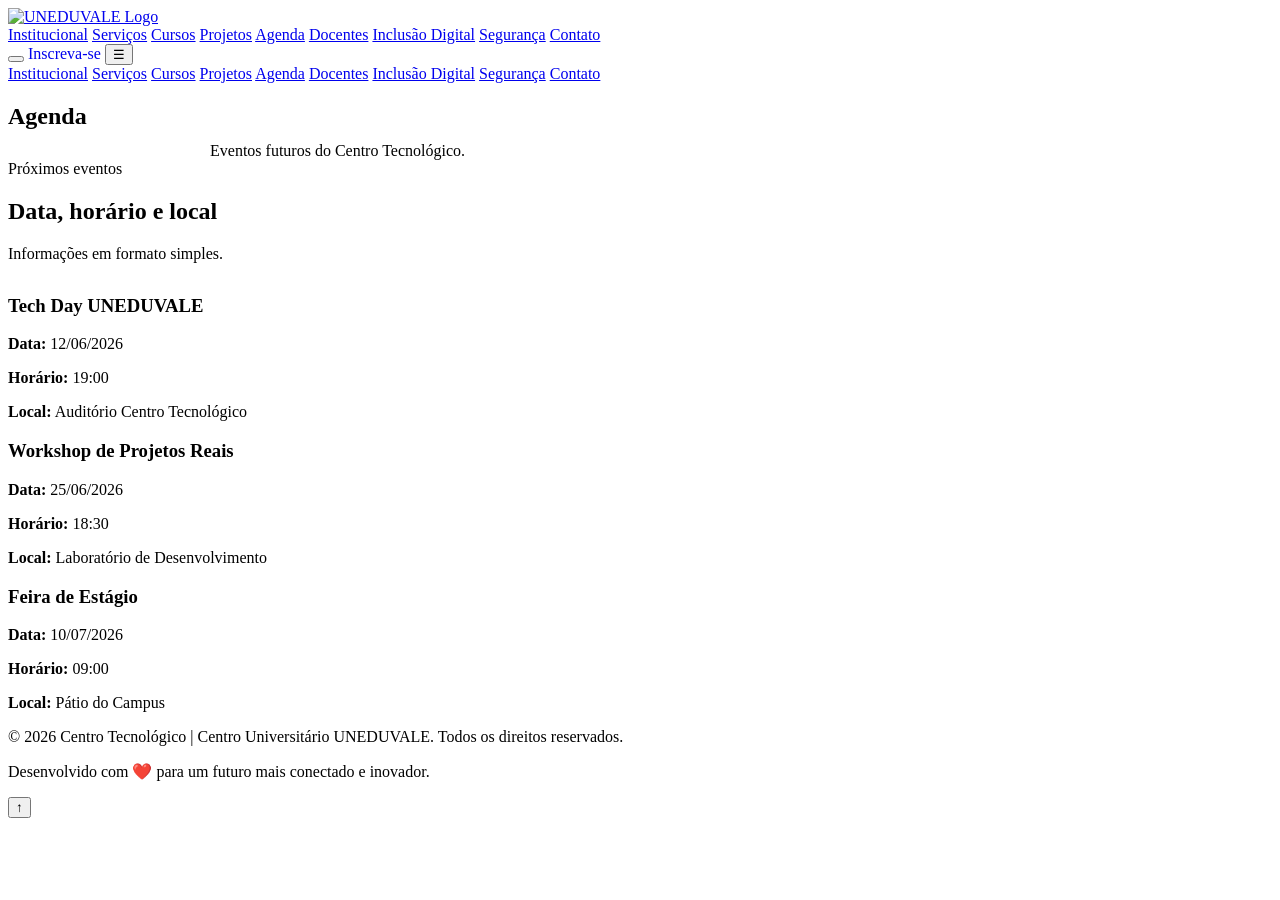
==== agenda.html @ 52beda4b "Add files via upload" ====
<!DOCTYPE html>
<html lang="pt-BR">
<head>
  <meta charset="UTF-8" />
  <meta name="viewport" content="width=device-width, initial-scale=1.0" />
  <title>Agenda | Centro Tecnológico UNEDUVALE</title>
  <link rel="preconnect" href="https://fonts.googleapis.com" />
  <link rel="preconnect" href="https://fonts.gstatic.com" crossorigin />
  <link href="https://fonts.googleapis.com/css2?family=Montserrat:wght@200;300;400;500;600;700;800;900&family=Outfit:wght@300;400;500;600;700;800;900&family=Raleway:wght@300;400;500;600;700;800&display=swap" rel="stylesheet" />
  <link rel="stylesheet" href="../css/styles.css" />
</head>
<body>
  <div id="readingProgress" class="reading-progress"></div>
  <div class="floating-blobs" aria-hidden="true">
    <div class="blob blob-1"></div>
    <div class="blob blob-2"></div>
    <div class="blob blob-3"></div>
  </div>
  <div id="cursorSpotlight" class="cursor-spotlight" aria-hidden="true"></div>

  <header class="topbar" id="topbar">
    <div class="container header-flex">
      <a href="home.html" class="brand" aria-label="Centro Tecnológico UNEDUVALE">
        <img src="../assets/Logo-Centro-Tecnológico-Eduvale-site-300x104.png" alt="UNEDUVALE Logo" class="brand-logo" />
      </a>
      <nav class="main-nav" id="mainNav">
        <a href="home.html#sobre">Institucional</a>
        <a href="home.html#solucoes">Serviços</a>
        <a href="cursos.html">Cursos</a>
        <a href="projetos.html">Projetos</a>
        <a href="agenda.html">Agenda</a>
        <a href="docentes.html">Docentes</a>
        <a href="inclusao.html">Inclusão Digital</a>
        <a href="seguranca.html">Segurança</a>
        <a href="contato.html">Contato</a>
      </nav>
      <div class="header-actions">
        <button id="darkModeBtn" class="dark-mode-btn" aria-label="Alternar tema">
          <span class="dark-mode-thumb"></span>
        </button>
        <a class="btn btn-cta" href="vestibular.html" style="text-decoration:none;">Inscreva-se</a>
        <button id="burgerBtn" class="burger-btn" aria-label="Abrir menu">☰</button>
      </div>
    </div>
  </header>

  <div class="app-container">
    <aside class="sidebar closed" id="sidebar">
      <nav class="sidebar-nav">
        <a href="home.html#sobre" class="sidebar-link">Institucional</a>
        <a href="home.html#solucoes" class="sidebar-link">Serviços</a>
        <a href="cursos.html" class="sidebar-link">Cursos</a>
        <a href="projetos.html" class="sidebar-link">Projetos</a>
        <a href="agenda.html" class="sidebar-link">Agenda</a>
        <a href="docentes.html" class="sidebar-link">Docentes</a>
        <a href="inclusao.html" class="sidebar-link">Inclusão Digital</a>
        <a href="seguranca.html" class="sidebar-link">Segurança</a>
        <a href="contato.html" class="sidebar-link">Contato</a>
      </nav>
    </aside>
    <div id="sidebarOverlay" class="sidebar-overlay"></div>

    <main class="main-content">
      <section class="section hero-section" id="hero">
        <div class="container hero-content">
          <h1 style="margin-bottom:0.75rem;">Agenda</h1>
          <p class="hero-subtitle" style="max-width: 860px; margin:0 auto;">Eventos futuros do Centro Tecnológico.</p>
        </div>
      </section>

      <section class="section glass-card">
        <div class="container">
          <div class="section-heading">
            <span class="section-label">Próximos eventos</span>
            <h2>Data, horário e local</h2>
            <p class="subtitle">Informações em formato simples.</p>
          </div>

          <div class="info-grid" style="margin-top:2rem;">
            <article>
              <h3>Tech Day UNEDUVALE</h3>
              <p><strong>Data:</strong> 12/06/2026</p>
              <p><strong>Horário:</strong> 19:00</p>
              <p><strong>Local:</strong> Auditório Centro Tecnológico</p>
            </article>
            <article>
              <h3>Workshop de Projetos Reais</h3>
              <p><strong>Data:</strong> 25/06/2026</p>
              <p><strong>Horário:</strong> 18:30</p>
              <p><strong>Local:</strong> Laboratório de Desenvolvimento</p>
            </article>
            <article>
              <h3>Feira de Estágio</h3>
              <p><strong>Data:</strong> 10/07/2026</p>
              <p><strong>Horário:</strong> 09:00</p>
              <p><strong>Local:</strong> Pátio do Campus</p>
            </article>
          </div>
        </div>
      </section>
    </main>
  </div>

  <footer class="footer">
    <div class="container footer-grid">
      <p>&copy; 2026 Centro Tecnológico | Centro Universitário UNEDUVALE. Todos os direitos reservados.</p>
      <p>Desenvolvido com ❤️ para um futuro mais conectado e inovador.</p>
    </div>
  </footer>

  <button id="backToTopBtn" class="back-to-top-btn" aria-label="Voltar ao topo">↑</button>
  <div id="toastContainer" class="toast-container"></div>

  <script src="https://cdn.jsdelivr.net/npm/chart.js"></script>
  <script src="../javascript/app.js"></script>
</body>
</html>
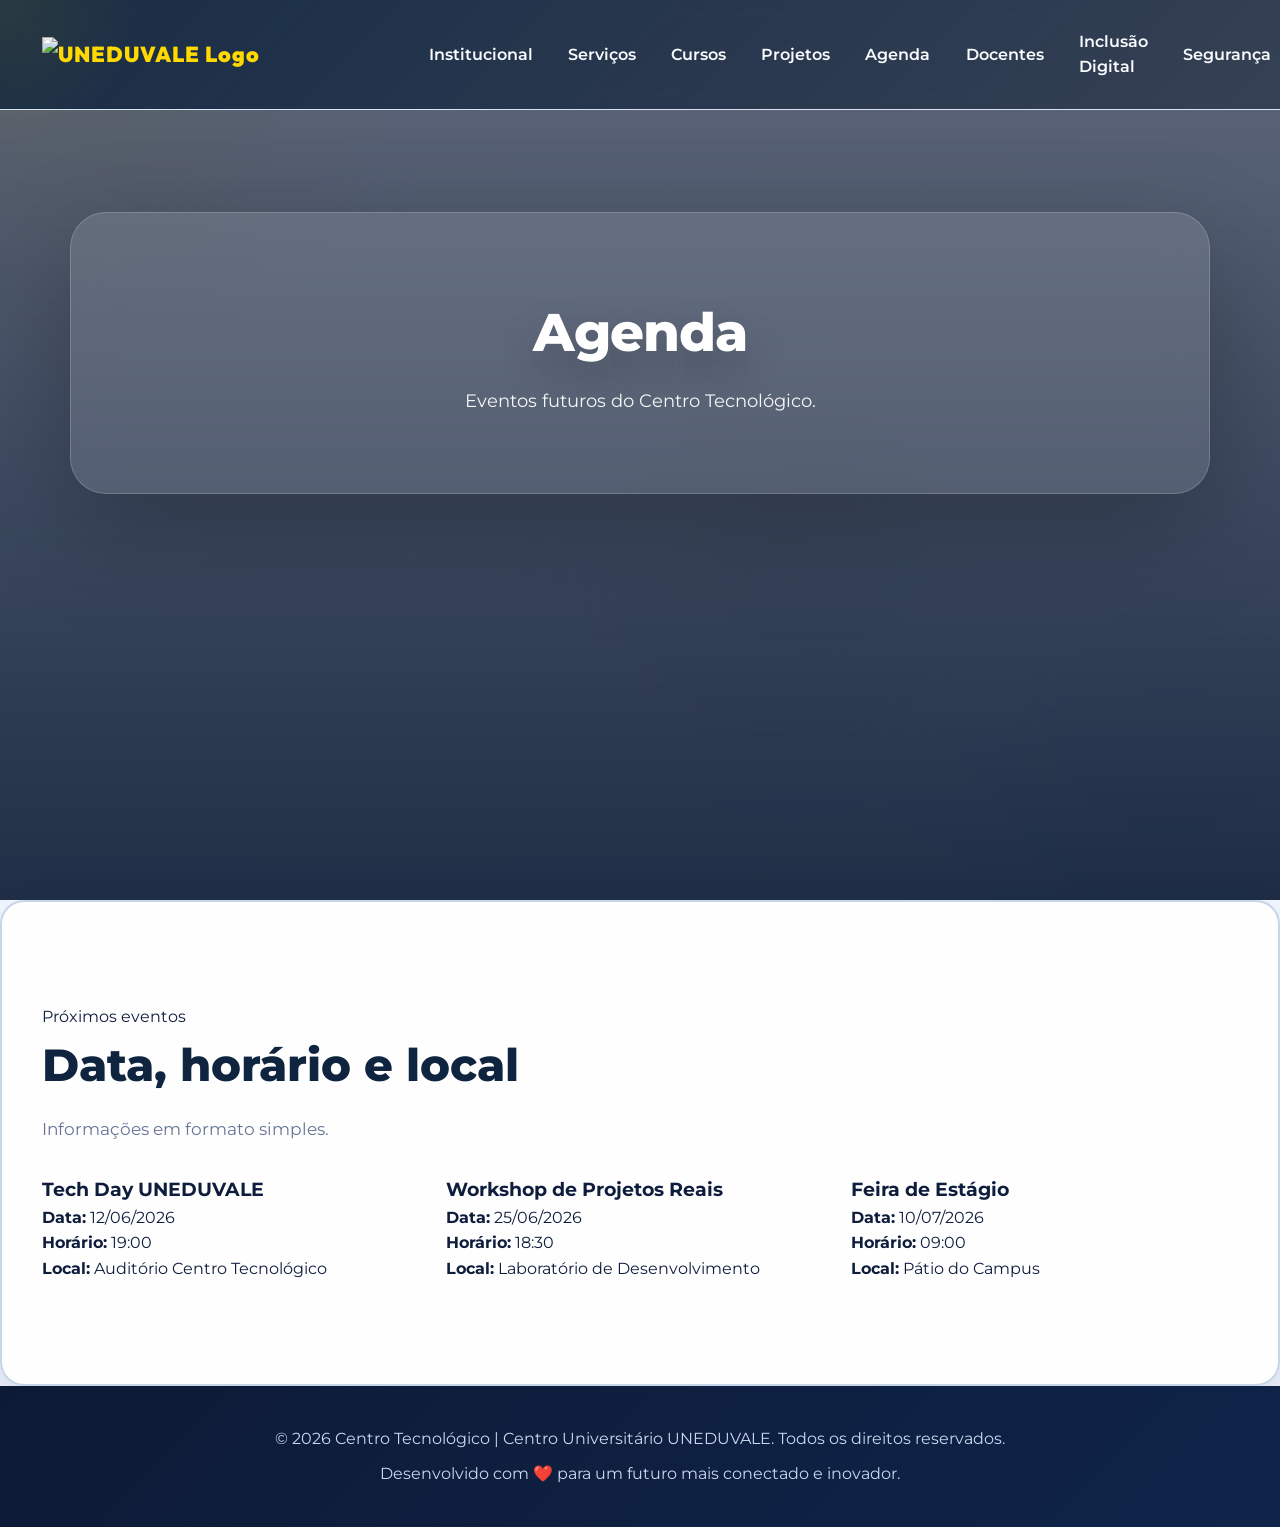
==== commit c286f3d3: "Corrige caminhos de imagens (assets) para GitHub Pages" ====
--- a/agenda.html
+++ b/agenda.html
@@ -7,7 +7,7 @@
   <link rel="preconnect" href="https://fonts.googleapis.com" />
   <link rel="preconnect" href="https://fonts.gstatic.com" crossorigin />
   <link href="https://fonts.googleapis.com/css2?family=Montserrat:wght@200;300;400;500;600;700;800;900&family=Outfit:wght@300;400;500;600;700;800;900&family=Raleway:wght@300;400;500;600;700;800&display=swap" rel="stylesheet" />
-  <link rel="stylesheet" href="../css/styles.css" />
+  <link rel="stylesheet" href="styles.css" />
 </head>
 <body>
   <div id="readingProgress" class="reading-progress"></div>
@@ -21,7 +21,7 @@
   <header class="topbar" id="topbar">
     <div class="container header-flex">
       <a href="home.html" class="brand" aria-label="Centro Tecnológico UNEDUVALE">
-        <img src="../assets/Logo-Centro-Tecnológico-Eduvale-site-300x104.png" alt="UNEDUVALE Logo" class="brand-logo" />
+        <img src="assets/Logo-Centro-Tecnológico-Eduvale-site-300x104.png" alt="UNEDUVALE Logo" class="brand-logo" />
       </a>
       <nav class="main-nav" id="mainNav">
         <a href="home.html#sobre">Institucional</a>
@@ -112,7 +112,7 @@
   <div id="toastContainer" class="toast-container"></div>
 
   <script src="https://cdn.jsdelivr.net/npm/chart.js"></script>
-  <script src="../javascript/app.js"></script>
+  <script src="app.js"></script>
 </body>
 </html>
 
--- a/styles.css
+++ b/styles.css
@@ -0,0 +1,3531 @@
+:root {
+  --primary: #0f243f;
+  --secondary: #ffd900;
+  --accent: #2657a4;
+  --bg: #f2f7ff;
+  --surface: #ffffff;
+  --text: #0f1d3d;
+  --muted: #667594;
+  --border: #d8e3f3;
+  --shadow: rgba(15, 36, 63, 0.25);
+}
+
+html {
+  scroll-behavior: smooth;
+  scroll-padding-top: 110px;
+}
+
+body.dark-mode {
+  --primary: #071330;
+  --secondary: #e8ec11;
+  --accent: #2253a8;
+  --bg: #0c1629;
+  --surface: #122242;
+  --text: #eef2ff;
+  --muted: #a6b9e0;
+  --border: #273b65;
+  --shadow: rgba(0, 0, 0, 0.35);
+}
+
+* {
+  margin: 0;
+  padding: 0;
+  box-sizing: border-box;
+}
+
+body {
+  font-family: 'Montserrat', sans-serif;
+  color: var(--text);
+  background: var(--bg);
+  transition: background 0.8s ease, color 0.8s ease, border-color 0.8s ease, box-shadow 0.8s ease;
+  line-height: 1.6;
+  margin: 0;
+  padding: 0;
+  overflow-x: hidden;
+}
+
+.app-container {
+  display: flex;
+  min-height: 100vh;
+}
+
+.sidebar {
+  display: none;
+  width: 260px;
+  background: rgba(255,255,255,0.96);
+  border-right: 1px solid rgba(15,36,63,0.08);
+  padding: 130px 1rem 1rem;
+  position: fixed;
+  top: 0;
+  left: 0;
+  height: 100vh;
+  overflow-y: auto;
+  box-shadow: 6px 0 30px rgba(15, 36, 63, 0.08);
+  backdrop-filter: blur(10px);
+}
+
+.sidebar-nav {
+  display: flex;
+  display: flex;
+  flex-direction: column;
+  gap: 0.5rem;
+}
+
+.sidebar-link {
+  color: var(--text);
+  text-decoration: none;
+  padding: 0.75rem;
+  border-radius: 10px;
+  transition: all 0.28s ease;
+}
+
+.sidebar-link:hover {
+  background: linear-gradient(135deg, rgba(39, 97, 180, 0.98), rgba(8, 29, 54, 0.98));
+  color: #fff;
+  transform: translateX(4px);
+}
+
+.sidebar-link.active,
+.sidebar-link:focus {
+  background: linear-gradient(135deg, rgba(255, 217, 0, 0.95), rgba(255, 190, 20, 0.95));
+  color: #0f243f;
+}
+
+.main-content {
+  flex: 1;
+  margin-left: 0;
+  padding-top: 110px;
+  position: relative;
+
+  /* evita que o conteúdo fique “cortado” em telas pequenas */
+  min-height: 100vh;
+}
+
+
+.intro-screen {
+  position: fixed;
+  top: 0;
+  left: 0;
+  width: 100%;
+  height: 100%;
+  overflow: hidden;
+  background: linear-gradient(135deg, rgba(15, 36, 63, 0.88), rgba(38, 87, 164, 0.92));
+  z-index: 9999;
+  display: flex;
+  align-items: center;
+  justify-content: center;
+  color: #fff;
+  text-align: center;
+  transition: opacity 0.4s ease, visibility 0.4s ease;
+}
+
+.intro-screen.hidden {
+  opacity: 0;
+  visibility: hidden;
+  pointer-events: none;
+}
+
+.sidebar-overlay {
+  position: fixed;
+  inset: 0;
+  background: rgba(9, 18, 43, 0.55);
+  opacity: 0;
+  visibility: hidden;
+  transition: opacity 0.25s ease, visibility 0.25s ease;
+  z-index: 240;
+}
+
+.sidebar-overlay.open {
+  opacity: 1;
+  visibility: visible;
+}
+
+.sidebar {
+  width: 260px;
+  background: rgba(255,255,255,0.96);
+  border-right: 1px solid rgba(15,36,63,0.08);
+  padding: 130px 1rem 1rem;
+  position: fixed;
+  top: 0;
+  left: 0;
+  height: 100vh;
+  overflow-y: auto;
+  box-shadow: 6px 0 30px rgba(15, 36, 63, 0.08);
+  backdrop-filter: blur(10px);
+  transition: transform 0.32s ease;
+}
+
+.sidebar.closed {
+  transform: translateX(-100%);
+}
+
+.sidebar.open {
+  transform: translateX(0);
+}
+
+@media (max-width: 900px) {
+  .sidebar {
+    display: block;
+    width: 280px;
+    padding: 130px 1rem 1rem;
+    transform: translateX(-100%);
+  }
+
+  .main-content {
+    flex: 1;
+    margin-left: 0;
+    padding-top: 90px;
+    position: relative;
+  }
+
+  .topbar {
+    padding: 0.8rem 0;
+  }
+
+  .sidebar-overlay {
+    z-index: 245;
+  }
+
+  .burger-btn {
+    display: inline-flex;
+  }
+
+  .main-nav {
+    display: none;
+  }
+}
+
+.intro-screen::before {
+  content: '';
+  position: absolute;
+  inset: 0;
+  background: radial-gradient(circle at center, rgba(255,255,255,0.12), transparent 55%);
+  opacity: 0.16;
+  filter: blur(8px);
+  transform: scale(1.05);
+}
+
+.intro-content {
+  position: relative;
+  z-index: 1;
+  background: rgba(0, 0, 0, 0.65);
+  padding: 2rem;
+  border-radius: 18px;
+  max-width: 620px;
+  backdrop-filter: blur(4px);
+  border: 1px solid rgba(255,255,255,0.18);
+}
+
+#typingText {
+  font-size: 1.2rem;
+  margin: 1rem 0;
+  min-height: 3rem;
+}
+
+.login-options, .login-buttons {
+  display: flex;
+  gap: 1rem;
+  margin: 1rem 0;
+  flex-wrap: wrap;
+}
+
+.btn-google {
+  background: #db4437;
+  color: #fff;
+}
+
+.btn-facebook {
+  background: #4267b2;
+  color: #fff;
+}
+
+body.dark-mode .topbar {
+  background: rgba(7, 19, 43, 0.98);
+}
+
+body.dark-mode .sidebar {
+  background: rgba(10, 20, 42, 0.96);
+  border-color: rgba(255,255,255,0.1);
+}
+
+body.dark-mode .auth-form input,
+body.dark-mode .auth-form textarea {
+  background: #0c1b37;
+  color: var(--text);
+  border-color: rgba(255,255,255,0.12);
+}
+
+body.dark-mode .summary-card,
+body.dark-mode .status-card,
+body.dark-mode .dashboard-card {
+  background: rgba(18, 28, 58, 0.95);
+}
+
+body.dark-mode .hero-content {
+  background: rgba(6, 16, 34, 0.68);
+}
+
+body.dark-mode .btn-secondary {
+  background: rgba(255, 255, 255, 0.12);
+  color: #eef2ff;
+  border: 1px solid rgba(255,255,255,0.18);
+}
+
+body.dark-mode a {
+  color: #a5c7ff;
+}
+
+body.dark-mode .glass-card,
+body.dark-mode .summary-card,
+body.dark-mode .status-card,
+body.dark-mode .dashboard-card,
+body.dark-mode .login-info-content,
+body.dark-mode .login-panel,
+body.dark-mode .hero-content {
+  color: #eef2ff;
+}
+
+body.dark-mode .login-badge {
+  background: rgba(255, 217, 0, 0.14);
+  color: #fff;
+}
+
+body.dark-mode .feature-list li::before {
+  color: var(--secondary);
+}
+
+body.dark-mode .contact-card,
+body.dark-mode .form-card {
+  background: rgba(18, 28, 58, 0.95);
+}
+
+a {
+  color: var(--accent);
+  text-decoration: none;
+}
+a:hover {
+  color: var(--secondary);
+}
+
+.container {
+  width: min(1350px, 96vw);
+  margin-inline: auto;
+  padding-inline: 1rem;
+}
+
+.topbar {
+  position: fixed;
+  top: 0;
+  left: 0;
+  width: 100%;
+  z-index: 200;
+  padding: 1rem 0;
+  background: linear-gradient(135deg, rgba(15, 36, 63, 0.96), rgba(11, 24, 46, 0.82));
+  backdrop-filter: blur(10px);
+  border-bottom: 1px solid var(--border);
+}
+
+.header-flex {
+  display: flex;
+  align-items: center;
+  justify-content: space-between;
+  gap: 1rem;
+}
+
+.brand {
+  display: inline-flex;
+  align-items: center;
+  gap: 0.7rem;
+  color: var(--secondary);
+  font-weight: 900;
+  font-family: 'Outfit', sans-serif;
+  letter-spacing: 1px;
+  font-size: 1.35rem;
+  cursor: pointer;
+}
+
+.brand-logo {
+  width: clamp(200px, 30vw, 360px);
+  max-width: 100%;
+  height: auto;
+  border-radius: 0;
+  border: none;
+  background: transparent;
+  padding: 0;
+  object-fit: contain;
+  transition: transform 0.25s ease;
+}
+
+
+
+.brand-logo:hover {
+  transform: scale(1.05);
+}
+
+.brand-name {
+  display: none;
+}
+
+.brand:hover {
+  color: var(--secondary);
+}
+
+.main-nav {
+  display: flex;
+  align-items: center;
+  gap: 0.8rem;
+}
+
+.main-nav a {
+  color: #f9fbff;
+  font-weight: 600;
+  padding: 0.5rem 0.7rem;
+  border-radius: 999px;
+  transition: all 0.3s ease;
+}
+
+.main-nav a:hover {
+  background: rgba(255, 215, 0, 0.2);
+  color: var(--secondary);
+}
+
+.header-actions {
+  display: flex;
+  align-items: center;
+  gap: 0.75rem;
+}
+
+.btn {
+  font-family: 'Outfit', sans-serif;
+  border: none;
+  border-radius: 999px;
+  padding: 0.8rem 1.2rem;
+  cursor: pointer;
+  transition: transform 0.25s ease, box-shadow 0.25s ease, background 0.25s ease;
+}
+
+.btn:hover {
+  transform: translateY(-2px);
+}
+
+.btn-cta {
+  background: linear-gradient(125deg, var(--accent), var(--primary));
+  color: #fff;
+  box-shadow: 0 10px 25px var(--shadow);
+}
+
+.dark-mode-btn {
+  width: 70px;
+  height: 36px;
+  border-radius: 999px;
+  border: 1px solid rgba(255, 255, 255, 0.35);
+  background: rgba(255, 255, 255, 0.18);
+  cursor: pointer;
+  position: relative;
+  overflow: hidden;
+  transition: background 0.8s ease, border-color 0.8s ease, transform 0.8s ease;
+}
+
+.dark-mode-btn::before {
+  content: '';
+  position: absolute;
+  inset: 4px;
+  background: rgba(255, 255, 255, 0.9);
+  border-radius: 999px;
+  transition: background 0.8s ease;
+}
+
+.dark-mode-thumb {
+  position: relative;
+  z-index: 1;
+  display: block;
+  width: 28px;
+  height: 28px;
+  border-radius: 50%;
+  background: #fff;
+  box-shadow: 0 12px 20px rgba(0, 0, 0, 0.18);
+  transition: transform 0.6s cubic-bezier(0.22, 1, 0.36, 1), background 0.8s ease;
+  transform: translateX(4px);
+}
+
+body.dark-mode .dark-mode-btn {
+  background: rgba(22, 32, 62, 0.95);
+  border-color: rgba(255, 255, 255, 0.2);
+}
+
+body.dark-mode .dark-mode-btn::before {
+  background: rgba(255, 255, 255, 0.12);
+}
+
+body.dark-mode .dark-mode-thumb {
+  transform: translateX(34px);
+  background: #ffd900;
+}
+
+.btn-cta {
+  position: relative;
+  overflow: hidden;
+}
+
+.btn-cta::after {
+  content: '';
+  position: absolute;
+  inset: 0;
+  background: radial-gradient(circle at 25% 35%, rgba(255, 255, 255, 0.28), transparent 60%);
+  opacity: 0;
+  transition: opacity 0.4s ease;
+}
+
+.btn-cta:hover::after {
+  opacity: 1;
+}
+
+.hero-badges {
+  animation: floatPulse 6s ease-in-out infinite;
+}
+
+.hero-badges .badge-item {
+  transition: transform 0.4s ease, box-shadow 0.4s ease;
+}
+
+.hero-badges .badge-item:hover {
+  transform: translateY(-3px);
+  box-shadow: 0 15px 25px rgba(15, 36, 63, 0.18);
+}
+
+.hero-content {
+  animation: fadeInUp 1s ease both;
+}
+
+.hero-logo {
+  display: flex;
+  justify-content: center;
+  margin-bottom: 1rem;
+}
+
+.hero-logo-img {
+  width: min(360px, 74vw);
+  max-width: 100%;
+  height: auto;
+  object-fit: contain;
+  display: block;
+  filter: drop-shadow(0 10px 25px rgba(0, 0, 0, 0.25));
+  transform: translateZ(0);
+}
+
+@media (max-width: 640px) {
+  .hero-logo-img {
+    width: min(290px, 82vw);
+  }
+}
+
+
+
+
+.section-heading {
+  opacity: 0;
+
+  transform: translateY(18px);
+  transition: opacity 0.9s ease, transform 0.9s ease;
+}
+
+#diferenciais {
+  position: relative;
+  overflow: hidden;
+  background: radial-gradient(circle at top right, rgba(255, 217, 0, 0.16), transparent 32%),
+              radial-gradient(circle at bottom left, rgba(38, 87, 164, 0.12), transparent 28%);
+}
+
+#diferenciais::before,
+#diferenciais::after {
+  content: '';
+  position: absolute;
+  border-radius: 50%;
+  filter: blur(30px);
+  opacity: 0.55;
+}
+
+#diferenciais::before {
+  width: 220px;
+  height: 220px;
+  top: -60px;
+  right: -60px;
+  background: rgba(255, 217, 0, 0.25);
+}
+
+#diferenciais::after {
+  width: 280px;
+  height: 280px;
+  bottom: -80px;
+  left: -80px;
+  background: rgba(38, 87, 164, 0.18);
+}
+
+#diferenciais .section-heading {
+  max-width: 760px;
+  margin: 0 auto;
+  text-align: center;
+}
+
+#diferenciais .section-heading h2 {
+  font-size: clamp(2.7rem, 4vw, 4rem);
+  line-height: 1.04;
+  margin: 0.75rem 0 0;
+  background: linear-gradient(120deg, var(--secondary), var(--accent));
+  background-clip: text;
+  -webkit-background-clip: text;
+  color: transparent;
+}
+
+#diferenciais .section-heading .subtitle {
+  margin-top: 1rem;
+  color: var(--muted);
+  font-size: 1.05rem;
+  line-height: 1.85;
+}
+
+.feature-card,
+.timeline-step {
+  position: relative;
+  overflow: hidden;
+}
+
+.feature-card::before,
+.timeline-step::before {
+  content: '';
+  position: absolute;
+  inset: 0;
+  border-radius: 24px;
+  background: radial-gradient(circle at top left, rgba(255, 217, 0, 0.12), transparent 40%);
+  opacity: 0;
+  transition: opacity 0.5s ease;
+}
+
+.feature-card:hover::before,
+.timeline-step:hover::before {
+  opacity: 1;
+}
+
+.feature-card:hover,
+.timeline-step:hover {
+  transform: translateY(-6px);
+  box-shadow: 0 30px 55px rgba(15, 36, 63, 0.16);
+}
+
+@keyframes fadeInUp {
+  from {
+    opacity: 0;
+    transform: translateY(18px);
+  }
+  to {
+    opacity: 1;
+    transform: translateY(0);
+  }
+}
+
+@keyframes floatPulse {
+  0%, 100% { transform: translateY(0); }
+  50% { transform: translateY(-6px); }
+}
+
+body.dark-mode .dark-mode-thumb {
+  transform: translateX(34px);
+  background: #ffd900;
+}
+
+.section {
+  padding: clamp(4rem, 6vw, 8rem) 0;
+}
+
+.login-section {
+  padding: 0;
+}
+
+.feature-grid,
+.timeline-grid {
+  display: grid;
+  gap: 1.5rem;
+}
+
+.feature-grid {
+  grid-template-columns: repeat(auto-fit, minmax(240px, 1fr));
+  margin-top: 2rem;
+}
+
+.impact-grid {
+  display: grid;
+  grid-template-columns: repeat(auto-fit, minmax(200px, 1fr));
+  gap: 1.25rem;
+  margin: 2rem 0;
+}
+
+.impact-card {
+  padding: 1.75rem;
+  border-radius: 28px;
+  background: rgba(255, 255, 255, 0.96);
+  border: 1px solid rgba(38, 87, 164, 0.12);
+  box-shadow: 0 20px 45px rgba(15, 36, 63, 0.08);
+  text-align: center;
+  transition: transform 0.35s ease, border-color 0.35s ease, box-shadow 0.35s ease;
+}
+
+.solution-grid {
+  display: grid;
+  gap: 1.5rem;
+  grid-template-columns: repeat(auto-fit, minmax(240px, 1fr));
+  margin-top: 2rem;
+}
+
+.solution-card {
+  padding: 1.9rem;
+  border-radius: 26px;
+  background: linear-gradient(180deg, rgba(255,255,255,0.95), rgba(242,247,255,0.95));
+  border: 1px solid rgba(38, 87, 164, 0.12);
+  box-shadow: 0 26px 60px rgba(15, 36, 63, 0.08);
+  transition: transform 0.28s ease, border-color 0.28s ease, box-shadow 0.28s ease;
+}
+
+.solution-card:hover {
+  transform: translateY(-4px);
+  border-color: rgba(255, 217, 0, 0.45);
+  box-shadow: 0 32px 70px rgba(15, 36, 63, 0.14);
+}
+
+.solution-card h3 {
+  margin-bottom: 0.9rem;
+  color: var(--primary);
+}
+
+.solution-card p {
+  color: var(--muted);
+  line-height: 1.8;
+}
+
+.graph-grid {
+  display: grid;
+  grid-template-columns: 1.2fr 0.8fr;
+  gap: 1.5rem;
+  align-items: start;
+}
+
+.graph-visual {
+  padding: 2rem;
+}
+
+.chart-container {
+  position: relative;
+  min-height: 360px;
+}
+
+.chart-container canvas {
+  width: 100%;
+  height: 100%;
+}
+
+.stats-panel {
+  display: grid;
+  gap: 1rem;
+}
+
+.result-card {
+  padding: 1.6rem 1.5rem;
+  border-radius: 24px;
+  background: rgba(255, 255, 255, 0.95);
+  border: 1px solid rgba(38, 87, 164, 0.14);
+  box-shadow: 0 20px 45px rgba(15, 36, 63, 0.08);
+  transition: transform 0.25s ease, border-color 0.25s ease, box-shadow 0.25s ease;
+}
+
+.result-card:hover {
+  transform: translateY(-3px);
+  border-color: rgba(255, 217, 0, 0.4);
+}
+
+.result-card strong {
+  display: block;
+  font-size: clamp(2.5rem, 5vw, 3.4rem);
+  color: var(--secondary);
+  margin-bottom: 0.8rem;
+}
+
+.result-card p {
+  margin: 0;
+  color: var(--text);
+  line-height: 1.7;
+}
+
+.graph-section {
+  padding: clamp(4rem, 6vw, 6.5rem) 0;
+}
+
+.impact-card:hover {
+  transform: translateY(-6px);
+  border-color: rgba(38, 87, 164, 0.35);
+  box-shadow: 0 32px 70px rgba(15, 36, 63, 0.16);
+}
+
+.impact-icon {
+  display: inline-flex;
+  align-items: center;
+  justify-content: center;
+  width: 55px;
+  height: 55px;
+  border-radius: 18px;
+  background: rgba(255, 217, 0, 0.14);
+  margin-bottom: 1rem;
+  font-size: 1.45rem;
+}
+
+.impact-number {
+  display: block;
+  font-size: clamp(2rem, 4vw, 3rem);
+  color: var(--primary);
+  margin-bottom: 0.55rem;
+}
+
+.impact-card p {
+  color: var(--muted);
+  line-height: 1.85;
+}
+
+.feature-card,
+.timeline-step {
+  padding: 1.75rem;
+  border-radius: 28px;
+  background: var(--surface);
+  border: 1px solid var(--border);
+  box-shadow: 0 20px 35px rgba(15, 36, 63, 0.08);
+}
+
+.feature-card h3,
+.timeline-step h3 {
+  margin-bottom: 0.85rem;
+  color: var(--primary);
+}
+
+.feature-card p,
+.timeline-step p {
+  color: var(--muted);
+  line-height: 1.75;
+}
+
+.timeline-grid {
+  grid-template-columns: repeat(auto-fit, minmax(220px, 1fr));
+  margin-top: 2rem;
+}
+
+.step-label {
+  display: inline-flex;
+  align-items: center;
+  justify-content: center;
+  width: 2.7rem;
+  height: 2.7rem;
+  border-radius: 999px;
+  background: var(--secondary);
+  color: #fff;
+  font-weight: 800;
+  margin-bottom: 1rem;
+}
+
+.login-grid {
+  display: grid;
+  grid-template-columns: 1.2fr 0.8fr;
+  gap: 1.5rem;
+  align-items: stretch;
+}
+
+.login-panel,
+.login-info {
+  min-height: 520px;
+}
+
+.login-header {
+  margin-bottom: 1.5rem;
+}
+
+.login-badge {
+  display: inline-flex;
+  background: rgba(38, 87, 164, 0.12);
+  color: var(--secondary);
+  padding: 0.55rem 1rem;
+  border-radius: 999px;
+  font-size: 0.95rem;
+  font-weight: 700;
+  margin-bottom: 1rem;
+}
+
+.login-role-pill {
+  display: flex;
+  gap: 0.75rem;
+  margin-bottom: 1.75rem;
+  flex-wrap: wrap;
+}
+
+.role-btn {
+  flex: 1;
+  min-width: 140px;
+  border: 1px solid rgba(15, 36, 63, 0.15);
+  background: rgba(255,255,255,0.9);
+  color: var(--text);
+  padding: 0.95rem 1rem;
+  border-radius: 999px;
+  cursor: pointer;
+  transition: all 0.25s ease;
+}
+
+.role-btn.active,
+.role-btn:hover {
+  background: linear-gradient(135deg, rgba(38, 87, 164, 0.95), rgba(15, 36, 63, 0.95));
+  color: #fff;
+  border-color: transparent;
+}
+
+.auth-form label {
+  display: block;
+  margin-bottom: 1rem;
+  color: var(--text);
+  font-weight: 600;
+}
+
+.auth-form input {
+  width: 100%;
+  padding: 0.95rem 1rem;
+  border: 1px solid rgba(15, 36, 63, 0.12);
+  border-radius: 14px;
+  margin-top: 0.45rem;
+  background: var(--surface);
+  color: var(--text);
+}
+
+.auth-footer {
+  display: flex;
+  align-items: center;
+  justify-content: space-between;
+  flex-wrap: wrap;
+  gap: 1rem;
+  margin-top: 1rem;
+}
+
+.checkbox {
+  display: inline-flex;
+  align-items: center;
+  gap: 0.5rem;
+  color: var(--text);
+  font-size: 0.95rem;
+}
+
+.checkbox input {
+  width: auto;
+}
+
+.login-info {
+  display: grid;
+  grid-template-rows: 260px auto;
+  overflow: hidden;
+}
+
+.login-info-image {
+  background: url('https://images.unsplash.com/photo-1522202176988-66273c2fd55f?auto=format&fit=crop&w=1000&q=80') center/cover no-repeat;
+}
+
+.login-info-content {
+  padding: 1.8rem;
+}
+
+.login-info-content h3 {
+  margin-bottom: 0.9rem;
+}
+
+.feature-list {
+  list-style: none;
+  padding: 0;
+  margin: 1rem 0 0;
+  display: grid;
+  gap: 0.75rem;
+}
+
+.feature-list li {
+  padding-left: 1.4rem;
+  position: relative;
+}
+
+.feature-list li::before {
+  content: '✓';
+  position: absolute;
+  left: 0;
+  top: 0;
+  color: var(--secondary);
+}
+
+.login-help {
+  margin-top: 1.4rem;
+  color: var(--muted);
+}
+
+.dashboard-section {
+  padding-top: 1rem;
+}
+
+.hidden-panel {
+  display: none;
+}
+
+.dashboard-card {
+  padding: 2rem;
+  border-radius: 32px;
+}
+
+.dashboard-header {
+  display: flex;
+  justify-content: space-between;
+  gap: 1rem;
+  align-items: center;
+  margin-bottom: 2rem;
+}
+
+.dashboard-grid {
+  display: grid;
+  grid-template-columns: 1.2fr 0.8fr;
+  gap: 1.5rem;
+}
+
+.dashboard-summary {
+  display: grid;
+  gap: 1rem;
+}
+
+.summary-card {
+  padding: 1.25rem;
+  border-radius: 24px;
+  background: var(--surface);
+  border: 1px solid rgba(15,36,63,0.08);
+}
+
+.summary-card h3 {
+  margin-bottom: 0.8rem;
+  font-size: 1rem;
+}
+
+.summary-card strong {
+  display: block;
+  font-size: 2rem;
+  margin-bottom: 0.5rem;
+}
+
+.dashboard-actions {
+  display: grid;
+  gap: 1rem;
+}
+
+.status-card {
+  padding: 1.5rem;
+  border-radius: 24px;
+  background: var(--surface);
+  border: 1px solid rgba(15,36,63,0.08);
+}
+
+.status-card h3 {
+  margin-bottom: 1rem;
+}
+
+.status-card ul {
+  padding: 0;
+  margin: 0;
+  list-style: none;
+  display: grid;
+  gap: 0.85rem;
+}
+
+.status-card li {
+  padding-left: 1rem;
+  position: relative;
+}
+
+.status-card li::before {
+  content: '•';
+  position: absolute;
+  left: 0;
+  color: var(--secondary);
+}
+
+.cta-cards {
+  display: flex;
+  gap: 1rem;
+  flex-wrap: wrap;
+}
+
+.cta-cards .btn {
+  flex: 1;
+  min-width: 160px;
+}
+
+@media (max-width: 1120px) {
+  .login-grid {
+    grid-template-columns: 1fr;
+  }
+
+  .login-panel,
+  .login-info {
+    min-height: auto;
+  }
+}
+
+.glass-card {
+  background: rgba(255, 255, 255, 0.88);
+  border-radius: 24px;
+  box-shadow: 0 20px 45px rgba(15, 36, 63, 0.15);
+  border: 1px solid rgba(255, 255, 255, 0.4);
+  transition: background 0.8s ease, border-color 0.8s ease, box-shadow 0.8s ease, transform 0.3s ease;
+}
+
+body.dark-mode .glass-card {
+  background: rgba(18, 28, 54, 0.88);
+  border-color: rgba(255, 255, 255, 0.08);
+}
+
+.hidden {
+  opacity: 0;
+  transform: translateY(24px);
+}
+
+.revealed {
+  opacity: 1;
+  transform: translateY(0);
+  transition: opacity 0.9s ease, transform 0.9s ease;
+}
+
+.section-heading,
+.hero-content,
+.hero-badges,
+.feature-card,
+.timeline-step,
+.testimonial-card,
+.stats-grid,
+.faq-card {
+  will-change: opacity, transform;
+}
+
+.hero-badges {
+  animation: floatPulse 6s ease-in-out infinite;
+}
+
+.section-heading {
+  will-change: opacity, transform;
+}
+
+#diferenciais .section-heading {
+  position: relative;
+  z-index: 1;
+}
+
+#diferenciais .section-heading h2 {
+  font-size: clamp(2.7rem, 4vw, 4rem);
+  line-height: 1.04;
+  margin: 0.75rem 0 0;
+  background: linear-gradient(120deg, var(--secondary), var(--accent));
+  background-clip: text;
+  -webkit-background-clip: text;
+  -webkit-text-fill-color: transparent;
+  color: transparent;
+  text-shadow: 0 3px 14px rgba(0,0,0,0.14);
+}
+
+.hero-content {
+  transition: transform 0.8s ease, box-shadow 0.8s ease;
+}
+
+.feature-card,
+.timeline-step {
+  background: var(--surface);
+  border: 1px solid var(--border);
+  border-radius: 24px;
+  padding: 1.75rem;
+  box-shadow: 0 20px 40px rgba(15, 36, 63, 0.08);
+  transition: transform 0.35s ease, border-color 0.35s ease, box-shadow 0.35s ease;
+}
+
+.feature-card:hover,
+.timeline-step:hover {
+  transform: translateY(-6px);
+  border-color: rgba(38, 87, 164, 0.3);
+  box-shadow: 0 30px 55px rgba(15, 36, 63, 0.14);
+}
+
+.feature-card::before,
+.timeline-step::before {
+  content: '';
+  position: absolute;
+  inset: 0;
+  border-radius: 24px;
+  opacity: 0;
+  background: radial-gradient(circle at top left, rgba(255, 217, 0, 0.13), transparent 40%);
+}
+
+.feature-card:hover::before,
+.timeline-step:hover::before {
+  opacity: 1;
+}
+
+.timeline-step {
+  position: relative;
+}
+
+.feature-card h3,
+.timeline-step h3 {
+  margin-bottom: 1rem;
+}
+
+@keyframes floatPulse {
+  0%, 100% { transform: translateY(0); }
+  50% { transform: translateY(-6px); }
+}
+
+.hero-section {
+  position: relative;
+  min-height: calc(100vh - 110px);
+  background: linear-gradient(135deg, rgba(18, 44, 84, 0.88), rgba(26, 95, 159, 0.94));
+  color: #fff;
+  overflow: hidden;
+  background-image: url('https://images.unsplash.com/photo-1498050108023-c5249f4df085?auto=format&fit=crop&w=1800&q=80');
+  background-size: cover;
+  background-position: center;
+}
+
+.hero-section::after {
+  content: '';
+  position: absolute;
+  inset: 0;
+  background: linear-gradient(180deg, rgba(5, 18, 44, 0.65), rgba(8, 24, 50, 0.9));
+}
+
+.hero-content {
+  position: relative;
+  z-index: 1;
+  max-width: 1140px;
+  margin-inline: auto;
+  padding: clamp(4rem, 6vw, 5.5rem) 2.4rem;
+  background: rgba(255,255,255,0.12);
+  border: 1px solid rgba(255,255,255,0.18);
+  border-radius: 36px;
+  backdrop-filter: blur(20px);
+  box-shadow: 0 35px 110px rgba(0, 0, 0, 0.24);
+  text-align: center;
+}
+
+.hero-content h1 {
+  font-size: clamp(2.8rem, 5vw, 4.5rem);
+  margin-bottom: 1rem;
+  text-shadow: 0 18px 40px rgba(0,0,0,0.22);
+}
+
+.hero-badges {
+  display: flex;
+  justify-content: center;
+  gap: 1rem;
+  flex-wrap: wrap;
+  margin-top: 1.75rem;
+}
+
+.badge-item {
+  padding: 1rem 1.4rem;
+  border-radius: 999px;
+  background: rgba(255, 255, 255, 0.18);
+  color: #fff;
+  font-weight: 700;
+  border: 1px solid rgba(255,255,255,0.2);
+}
+
+#heroHighlight {
+  color: var(--secondary);
+  font-weight: 800;
+}
+
+.hero-subtitle {
+  color: rgba(255,255,255,0.88);
+  font-size: 1.15rem;
+  margin-top: 1rem;
+}
+
+.hero-cta-group {
+  margin-top: 2rem;
+  display: inline-flex;
+  gap: 1rem;
+  flex-wrap: wrap;
+}
+
+.btn-primary,
+.btn-secondary {
+  min-width: 180px;
+}
+
+.hero-content h1 {
+  font-size: clamp(2rem, 7vw, 3.3rem);
+  font-weight: 800;
+  letter-spacing: -1px;
+  max-width: 860px;
+  margin-inline: auto;
+}
+
+.hero-subtitle {
+  max-width: 780px;
+  margin-inline: auto;
+  margin-top: 1rem;
+  color: rgba(255,255,255,0.95);
+  font-size: 1.15rem;
+}
+
+.hero-cta-group {
+  margin-top: 2rem;
+  display: inline-flex;
+  gap: 0.8rem;
+}
+
+.lava-btn {
+  background: linear-gradient(120deg, #173f89, #1556a6, #ffd700, #f5b70a);
+  background-size: 300% 300%;
+  color: #fff;
+  box-shadow: 0 8px 24px rgba(15, 36, 63, 0.35);
+  animation: lavaFlow 4s ease infinite;
+}
+
+.section h2 {
+  font-size: clamp(1.8rem, 5vw, 2.8rem);
+  font-weight: 800;
+  margin-bottom: 0.9rem;
+  color: var(--primary);
+}
+
+.subtitle {
+  color: var(--muted);
+  font-size: 1.05rem;
+  margin-bottom: 2rem;
+}
+
+.info-grid,
+.info-grid-2,
+.cards-grid,
+.contact-grid {
+  display: grid;
+  gap: 1.1rem;
+}
+
+.info-grid {
+  grid-template-columns: repeat(auto-fit, minmax(230px, 1fr));
+}
+
+.info-grid-2 {
+  grid-template-columns: repeat(auto-fit, minmax(280px, 1fr));
+}
+
+.news-card,
+.period-card,
+.contact-card{
+  background: var(--surface);
+  border: 1px solid var(--border);
+  padding: 1.2rem;
+  border-radius: 16px;
+  box-shadow: 0 10px 20px rgba(15, 36, 63, 0.08);
+}
+
+.news-card:hover,
+.period-card:hover,
+.contact-card:hover {
+  transform: translateY(-4px);
+  border-color: var(--secondary);
+}
+
+.testimonials-grid {
+  display: grid;
+  grid-template-columns: repeat(auto-fit, minmax(300px, 1fr));
+  gap: 1.5rem;
+}
+
+.testimonial-card {
+  padding: 2rem;
+}
+
+.testimonial-header {
+  display: flex;
+  gap: 1rem;
+  margin-bottom: 1rem;
+}
+
+.testimonial-avatar {
+  width: 48px;
+  height: 48px;
+  border-radius: 50%;
+  display: flex;
+  align-items: center;
+  justify-content: center;
+  color: #fff;
+  font-weight: 700;
+  flex-shrink: 0;
+}
+
+.testimonial-header h4 {
+  margin: 0 0 0.25rem;
+  font-size: 1.1rem;
+}
+
+.testimonial-role {
+  color: var(--muted);
+  font-size: 0.9rem;
+  margin: 0;
+}
+
+.testimonial-text {
+  font-style: italic;
+  color: var(--text);
+  margin: 1rem 0;
+}
+
+.stars {
+  font-size: 1.1rem;
+}
+
+.stats-section {
+  background: linear-gradient(135deg, rgba(38, 87, 164, 0.08), rgba(15, 36, 63, 0.06));
+}
+
+.stats-grid {
+  display: grid;
+  grid-template-columns: repeat(auto-fit, minmax(220px, 1fr));
+  gap: 1.5rem;
+}
+
+.stat-card {
+  padding: 2.5rem 2rem;
+  text-align: center;
+}
+
+.stat-number {
+  font-size: clamp(2.5rem, 5vw, 3.5rem);
+  color: var(--secondary);
+  margin: 0 0 0.5rem;
+}
+
+.stat-card p {
+  margin: 0;
+  color: var(--muted);
+}
+
+body.dark-mode .stats-section {
+  background: rgba(10, 20, 42, 0.4);
+}
+
+.course-slider {
+  position: relative;
+  overflow: hidden;
+  border-radius: 18px;
+  border: 1px solid var(--border);
+  box-shadow: 0 16px 30px rgba(15, 36, 63, 0.2);
+}
+
+.slider-track {
+  display: flex;
+  transition: transform 0.6s ease;
+}
+
+.slide-item {
+  min-width: 100%;
+  padding: 2rem;
+  background: linear-gradient(135deg, rgba(22, 58, 112, 0.95), rgba(19, 83, 148, 0.95));
+  background-size: cover;
+  background-position: center;
+  color: #fff;
+  position: relative;
+  overflow: hidden;
+}
+
+.slide-item::before {
+  content: '';
+  position: absolute;
+  inset: 0;
+  background-size: cover;
+  background-position: center;
+  opacity: 0.18;
+  z-index: 0;
+}
+
+.slide-item::after {
+  content: '';
+  position: absolute;
+  inset: 0;
+  background: linear-gradient(135deg, rgba(5, 18, 50, 0.65), rgba(8, 24, 60, 0.8), rgba(5, 20, 55, 0.7));
+  z-index: 0;
+}
+
+.slide-item-content {
+  position: relative;
+  z-index: 1;
+}
+
+.slide-item h3 {
+  font-size: 1.75rem;
+  margin-bottom: 0.7rem;
+}
+
+.slide-item p,
+.slide-item ul {
+  color: rgba(255,255,255,0.92);
+}
+
+.slide-item ul {
+  margin-top: 0.8rem;
+  list-style: disc inside;
+}
+
+.slider-btn {
+  position: absolute;
+  top: 50%;
+  transform: translateY(-50%);
+  width: 44px;
+  height: 44px;
+  border-radius: 50%;
+  border: none;
+  background: rgba(255, 255, 255, 0.85);
+  color: var(--primary);
+  font-size: 1.3rem;
+  cursor: pointer;
+  box-shadow: 0 6px 15px rgba(15, 36, 63, 0.25);
+  transition: all 0.25s ease;
+}
+
+.slider-btn:hover {
+  transform: translateY(-50%) scale(1.05);
+}
+
+.slider-btn.prev { left: 1rem; }
+.slider-btn.next { right: 1rem; }
+
+.slide-item:nth-child(1)::before {
+  background-image: url('https://images.unsplash.com/photo-1517694712202-14dd9538aa97?auto=format&fit=crop&w=1000&q=80');
+}
+
+.slide-item:nth-child(2)::before {
+  background-image: url('https://images.unsplash.com/photo-1576091160550-112173e7f793?auto=format&fit=crop&w=1000&q=80');
+}
+
+.slide-item h3 {
+  font-size: 1.75rem;
+  margin-bottom: 0.7rem;
+  text-shadow: 0 3px 10px rgba(0,0,0,0.5);
+}
+
+.slide-item p {
+  text-shadow: 0 2px 6px rgba(0,0,0,0.4);
+}
+
+.slide-item ul {
+  text-shadow: 0 2px 6px rgba(0,0,0,0.4);
+}
+
+.slider-dots {
+  display: flex;
+  justify-content: center;
+  margin-top: 0.9rem;
+  gap: 0.55rem;
+}
+
+.slider-dot {
+  width: 12px;
+  height: 12px;
+  border-radius: 50%;
+  background: rgba(255,255,255,0.6);
+  transition: all 0.25s ease;
+  cursor: pointer;
+}
+
+.slider-dot.active {
+  width: 24px;
+  background: var(--secondary);
+}
+
+.tabs {
+  display: flex;
+  gap: 0.6rem;
+  margin-bottom: 1rem;
+  flex-wrap: wrap;
+}
+
+.tab {
+  border: 1px solid var(--border);
+  background: var(--surface);
+  color: var(--text);
+  padding: 0.6rem 1rem;
+  border-radius: 999px;
+  cursor: pointer;
+  transition: all 0.3s ease;
+}
+
+.tab:hover,
+.tab.active {
+  background: linear-gradient(125deg, var(--accent), var(--primary));
+  color: #fff;
+  border-color: transparent;
+}
+
+.tab-panels .tab-panel { display: none; }
+.tab-panels .tab-panel.active { display: grid; gap: 0.8rem; }
+
+.contact-grid {
+  grid-template-columns: 1fr 1fr;
+}
+
+.footer-contact-section {
+  padding-bottom: clamp(4rem, 6vw, 6rem);
+  background: linear-gradient(180deg, rgba(228, 241, 255, 0.95), rgba(242, 250, 255, 1));
+}
+
+.footer-contact-grid {
+  display: grid;
+  grid-template-columns: 1.15fr 0.85fr;
+  gap: 1.6rem;
+}
+
+.contact-summary {
+  display: flex;
+  flex-direction: column;
+  gap: 1.4rem;
+  padding: 2.25rem;
+  border: 1px solid rgba(37, 90, 160, 0.16);
+  background: radial-gradient(circle at top left, rgba(255, 221, 0, 0.16), transparent 32%), rgba(255, 255, 255, 0.95);
+  box-shadow: 0 30px 60px rgba(21, 66, 119, 0.08);
+  border-radius: 28px;
+  position: relative;
+  overflow: hidden;
+}
+
+.contact-summary::before {
+  content: '';
+  position: absolute;
+  top: -8px;
+  right: -60px;
+  width: 240px;
+  height: 240px;
+  background: radial-gradient(circle, rgba(255, 217, 0, 0.25), transparent 55%);
+  filter: blur(18px);
+  pointer-events: none;
+}
+
+.contact-summary h2 {
+  font-family: 'Outfit', sans-serif;
+  font-size: clamp(2.4rem, 4vw, 3.2rem);
+  color: var(--primary);
+}
+
+.contact-summary .subtitle {
+  color: rgba(15, 29, 61, 0.78);
+  font-size: 1.05rem;
+}
+
+.contact-details {
+  display: grid;
+  gap: 0.9rem;
+}
+
+.contact-row {
+  display: grid;
+  grid-template-columns: 110px 1fr;
+  gap: 0.8rem;
+  align-items: flex-start;
+}
+
+.detail-label {
+  font-weight: 700;
+  color: var(--secondary);
+}
+
+.contact-row a {
+  color: var(--primary);
+  text-decoration: none;
+}
+
+.contact-row a:hover {
+  text-decoration: underline;
+}
+
+.social-links {
+  display: grid;
+  grid-template-columns: repeat(2, minmax(0, 1fr));
+  gap: 1rem;
+}
+
+.social-card {
+  display: flex;
+  align-items: center;
+  gap: 1rem;
+  padding: 1rem 1.15rem;
+  border-radius: 20px;
+  border: 1px solid rgba(37, 90, 160, 0.15);
+  background: rgba(255, 255, 255, 0.95);
+  color: var(--text);
+  text-decoration: none;
+  transition: transform 0.28s ease, border-color 0.28s ease, box-shadow 0.28s ease, background 0.28s ease;
+}
+
+.social-card:hover {
+  transform: translateY(-4px);
+  border-color: rgba(255, 217, 0, 0.45);
+  box-shadow: 0 22px 45px rgba(15, 36, 63, 0.12);
+  background: linear-gradient(180deg, rgba(255,255,255,0.98), rgba(243,249,255,0.96));
+}
+
+.social-card strong {
+  display: block;
+  font-size: 1rem;
+  color: var(--primary);
+}
+
+.social-card small {
+  display: block;
+  color: var(--muted);
+  font-size: 0.92rem;
+}
+
+.social-icon {
+  width: 54px;
+  height: 54px;
+  min-width: 54px;
+  border-radius: 18px;
+  display: inline-flex;
+  align-items: center;
+  justify-content: center;
+  color: #fff;
+}
+
+.social-icon svg {
+  width: 24px;
+  height: 24px;
+}
+
+.social-card.instagram .social-icon {
+  background: linear-gradient(135deg, #f09433, #e6683c, #dc2743, #cc2366, #bc1888);
+}
+
+.social-card.facebook .social-icon {
+  background: #1877f2;
+}
+
+.social-card.youtube .social-icon {
+  background: #ff0000;
+}
+
+.social-card.tiktok .social-icon {
+  background: #000;
+}
+
+.map-card {
+  padding: 1.8rem;
+  border-radius: 28px;
+  background: rgba(255, 255, 255, 0.95);
+  border: 1px solid rgba(37, 90, 160, 0.14);
+  box-shadow: 0 24px 50px rgba(15, 36, 63, 0.08);
+}
+
+.map-card h2 {
+  margin-bottom: 1rem;
+  color: var(--primary);
+}
+
+.map-wrapper {
+  border-radius: 28px;
+  overflow: hidden;
+  min-height: 320px;
+  border: 1px solid rgba(37, 90, 160, 0.16);
+}
+
+.map-wrapper iframe {
+  width: 100%;
+  height: 100%;
+  min-height: 320px;
+}
+
+.map-phrase {
+  margin-top: 1.25rem;
+  color: var(--text);
+  font-size: 1.02rem;
+  line-height: 1.6;
+}
+
+@media (max-width: 960px) {
+  .footer-contact-grid {
+    grid-template-columns: 1fr;
+  }
+
+  .social-links {
+    grid-template-columns: 1fr;
+  }
+}
+
+.form-card label {
+  display: block; margin-bottom: 0.75rem;
+  color: var(--text);
+  font-weight: 500;
+}
+
+.form-card input,
+.form-card textarea {
+  width: 100%;
+  padding: 0.8rem 0.95rem;
+  border: 1px solid var(--border);
+  border-radius: 10px;
+  background: var(--bg);
+  margin-top: 0.35rem;
+  color: var(--text);
+}
+
+.form-card textarea { resize: vertical; }
+
+ .footer {
+  padding: 2.5rem 0;
+  background: linear-gradient(135deg, #0d1a36, #0f244a);
+  color: #c9d8f1;
+}
+
+/* Contato no rodapé */
+.footer-contact-inline {
+  padding: 0;
+  margin-bottom: 1.25rem;
+  background: transparent;
+}
+
+.footer-contact-inline .contact-grid {
+  grid-template-columns: 1fr 1fr;
+}
+
+.footer-contact-inline .contact-card h2 {
+  color: var(--secondary);
+}
+
+.footer-contact-inline .form-card h2 {
+  color: var(--secondary);
+}
+
+.footer-contact-inline .form-card label {
+  color: var(--text);
+}
+
+@media (max-width: 960px) {
+  .footer-contact-inline .contact-grid {
+    grid-template-columns: 1fr;
+  }
+}
+
+
+.footer-grid {
+  display: flex;
+  flex-direction: column;
+  gap: 0.6rem;
+  text-align: center;
+}
+
+.back-to-top-btn {
+  position: fixed;
+  right: 1.5rem;
+  bottom: 1.5rem;
+  width: 52px;
+  height: 52px;
+  border-radius: 18px;
+  border: none;
+  background: linear-gradient(135deg, rgba(255, 217, 0, 0.98), rgba(25, 91, 184, 0.98));
+  color: #fff;
+  font-size: 1.45rem;
+  cursor: pointer;
+  box-shadow: 0 20px 40px rgba(38, 87, 164, 0.25);
+  opacity: 0;
+  transform: translateY(16px);
+  transition: opacity 0.25s ease, transform 0.25s ease, box-shadow 0.25s ease;
+  z-index: 1200;
+  display: flex;
+  align-items: center;
+  justify-content: center;
+}
+
+.back-to-top-btn.visible {
+  opacity: 1;
+  transform: translateY(0);
+}
+
+.back-to-top-btn:hover {
+  box-shadow: 0 26px 55px rgba(38, 87, 164, 0.32);
+  transform: translateY(-2px);
+}
+
+@media (max-width: 640px) {
+  .back-to-top-btn {
+    right: 1rem;
+    bottom: 1rem;
+    width: 48px;
+    height: 48px;
+  }
+}
+
+@media (max-width: 900px) {
+  .main-nav { display: none; }
+  .burger-btn { display: inline-flex; }
+  .contact-grid { grid-template-columns: 1fr; }
+  .course-slider { min-height: 300px; }
+  .sidebar { display: none; }
+  .main-content { margin-left: 0; }
+}
+
+@media (min-width: 900px) {
+  .burger-btn { display: none; }
+}
+
+@keyframes lavaFlow {
+  0%, 100% { background-position: 0% 50%; }
+  50% { background-position: 100% 50%; }
+}
+
+@keyframes lavaPulse {
+  0%, 100% { transform: scale(1); box-shadow: 0 0 8px #ffcf4c; }
+  50% { transform: scale(1.08); box-shadow: 0 0 18px #ffcf4c; }
+}
+
+@keyframes slideInDown {
+  0% { transform: translateY(-100%); opacity: 0; }
+  100% { transform: translateY(0); opacity: 1; }
+}
+
+/* ================================
+   MELHORIAS VISUAIS E INTERATIVAS
+   ================================ */
+
+/* Barra de progresso de leitura */
+.reading-progress {
+  position: fixed;
+  top: 0;
+  left: 0;
+  width: 0%;
+  height: 3px;
+  background: linear-gradient(90deg, var(--secondary), var(--accent));
+  z-index: 9999;
+  transition: width 0.1s linear;
+}
+
+/* Toast Notification */
+.toast-container {
+  position: fixed;
+  bottom: 2rem;
+  right: 2rem;
+  z-index: 9999;
+  display: flex;
+  flex-direction: column;
+  gap: 0.75rem;
+  pointer-events: none;
+}
+
+.toast {
+  background: var(--surface);
+  color: var(--text);
+  padding: 1rem 1.4rem;
+  border-radius: 16px;
+  box-shadow: 0 20px 40px rgba(15, 36, 63, 0.2);
+  border-left: 4px solid var(--secondary);
+  font-weight: 600;
+  font-size: 0.95rem;
+  transform: translateX(120%);
+  opacity: 0;
+  transition: transform 0.5s cubic-bezier(0.22, 1, 0.36, 1), opacity 0.4s ease;
+  pointer-events: auto;
+  max-width: 320px;
+  line-height: 1.5;
+}
+
+.toast.show {
+  transform: translateX(0);
+  opacity: 1;
+}
+
+body.dark-mode .toast {
+  background: rgba(18, 28, 58, 0.98);
+  border-color: rgba(255, 217, 0, 0.5);
+}
+
+/* FAQ Acordeão */
+.faq-accordion {
+  display: grid;
+  gap: 0.75rem;
+  margin-top: 1.5rem;
+}
+
+.faq-item {
+  background: var(--surface);
+  border: 1px solid var(--border);
+  border-radius: 18px;
+  overflow: hidden;
+  transition: border-color 0.3s ease, box-shadow 0.3s ease;
+}
+
+.faq-item:hover {
+  border-color: rgba(38, 87, 164, 0.3);
+}
+
+.faq-item.active {
+  border-color: rgba(255, 217, 0, 0.4);
+  box-shadow: 0 15px 35px rgba(15, 36, 63, 0.1);
+}
+
+.faq-question {
+  width: 100%;
+  display: flex;
+  justify-content: space-between;
+  align-items: center;
+  padding: 1.2rem 1.4rem;
+  background: transparent;
+  border: none;
+  color: var(--text);
+  font-family: 'Outfit', sans-serif;
+  font-size: 1.05rem;
+  font-weight: 700;
+  cursor: pointer;
+  text-align: left;
+  transition: color 0.3s ease;
+}
+
+.faq-question:hover {
+  color: var(--accent);
+}
+
+.faq-icon {
+  font-size: 1.3rem;
+  font-weight: 400;
+  transition: transform 0.35s cubic-bezier(0.22, 1, 0.36, 1);
+  color: var(--secondary);
+  flex-shrink: 0;
+  margin-left: 1rem;
+}
+
+.faq-item.active .faq-icon {
+  transform: rotate(45deg);
+}
+
+.faq-answer {
+  max-height: 0;
+  overflow: hidden;
+  transition: max-height 0.45s cubic-bezier(0.22, 1, 0.36, 1), padding 0.35s ease;
+  padding: 0 1.4rem;
+}
+
+.faq-item.active .faq-answer {
+  max-height: 300px;
+  padding: 0 1.4rem 1.2rem;
+}
+
+.faq-answer p {
+  color: var(--muted);
+  line-height: 1.7;
+  margin: 0;
+}
+
+body.dark-mode .faq-item {
+  background: rgba(18, 28, 58, 0.6);
+}
+
+/* Stagger Animation */
+.stagger-item {
+  opacity: 0;
+  transform: translateY(30px);
+  transition: opacity 0.7s ease, transform 0.7s ease;
+}
+
+.stagger-item.visible {
+  opacity: 1;
+  transform: translateY(0);
+}
+
+/* Ripple Effect */
+.ripple {
+  position: absolute;
+  border-radius: 50%;
+  transform: scale(0);
+  animation: rippleAnim 0.6s linear;
+  background: rgba(255, 255, 255, 0.5);
+  pointer-events: none;
+}
+
+@keyframes rippleAnim {
+  to {
+    transform: scale(4);
+    opacity: 0;
+  }
+}
+
+.btn {
+  position: relative;
+  overflow: hidden;
+}
+
+/* Tilt 3D nos cards */
+.tilt-card {
+  transform-style: preserve-3d;
+  transition: transform 0.15s ease;
+}
+
+.tilt-card .tilt-content {
+  transform: translateZ(20px);
+}
+
+/* Typing cursor */
+.typing-cursor::after {
+  content: '|';
+  animation: cursorBlink 0.8s step-end infinite;
+  color: var(--secondary);
+  margin-left: 2px;
+}
+
+@keyframes cursorBlink {
+  50% { opacity: 0; }
+}
+
+/* Parallax no hero */
+.hero-section {
+  background-attachment: fixed;
+}
+
+/* Blobs flutuantes */
+.floating-blobs {
+  position: fixed;
+  inset: 0;
+  pointer-events: none;
+  z-index: 0;
+  overflow: hidden;
+}
+
+.blob {
+  position: absolute;
+  border-radius: 50%;
+  filter: blur(80px);
+  opacity: 0.35;
+  animation: blobFloat 20s ease-in-out infinite;
+}
+
+.blob-1 {
+  width: 400px;
+  height: 400px;
+  background: linear-gradient(135deg, rgba(255, 217, 0, 0.4), rgba(255, 190, 20, 0.2));
+  top: -100px;
+  left: -100px;
+  animation-delay: 0s;
+}
+
+.blob-2 {
+  width: 350px;
+  height: 350px;
+  background: linear-gradient(135deg, rgba(38, 87, 164, 0.35), rgba(15, 36, 63, 0.2));
+  bottom: -80px;
+  right: -80px;
+  animation-delay: -7s;
+}
+
+.blob-3 {
+  width: 300px;
+  height: 300px;
+  background: linear-gradient(135deg, rgba(255, 217, 0, 0.25), rgba(38, 87, 164, 0.25));
+  top: 50%;
+  left: 50%;
+  animation-delay: -14s;
+}
+
+@keyframes blobFloat {
+  0%, 100% { transform: translate(0, 0) scale(1); }
+  25% { transform: translate(30px, -40px) scale(1.05); }
+  50% { transform: translate(-20px, 20px) scale(0.95); }
+  75% { transform: translate(40px, 30px) scale(1.02); }
+}
+
+body.dark-mode .blob {
+  opacity: 0.2;
+}
+
+/* Scroll Spy - navegação ativa */
+.main-nav a.active {
+  background: rgba(255, 215, 0, 0.25);
+  color: var(--secondary);
+  box-shadow: 0 0 15px rgba(255, 217, 0, 0.15);
+}
+
+.sidebar-link.active {
+  background: linear-gradient(135deg, rgba(255, 217, 0, 0.95), rgba(255, 190, 20, 0.95));
+  color: #0f243f;
+}
+
+/* Melhoria no hover dos cards */
+.glass-card {
+  transition: transform 0.35s ease, box-shadow 0.35s ease, background 0.8s ease, border-color 0.8s ease;
+}
+
+/* Badges estáticos e elegantes */
+.badge-item {
+  transition: transform 0.3s ease, box-shadow 0.3s ease, border-color 0.3s ease;
+}
+
+.badge-item:hover {
+  transform: translateY(-3px);
+  box-shadow: 0 10px 25px rgba(15, 36, 63, 0.18);
+  border-color: rgba(255, 217, 0, 0.5);
+}
+
+/* Aumentar especificidade do hidden/revealed para evitar conflito */
+.revealed {
+  opacity: 1 !important;
+  transform: translateY(0) !important;
+}
+
+.hidden {
+  opacity: 0;
+  transform: translateY(24px);
+}
+
+/* Smooth reveal para sections */
+.section-heading.revealed,
+.hero-content.revealed {
+  opacity: 1 !important;
+  transform: translateY(0) !important;
+}
+
+/* Responsividade dos blobs */
+@media (max-width: 768px) {
+  .blob {
+    filter: blur(50px);
+    opacity: 0.25;
+  }
+  .blob-1 { width: 250px; height: 250px; }
+  .blob-2 { width: 220px; height: 220px; }
+  .blob-3 { width: 200px; height: 200px; }
+}
+
+/* Animação de entrada suave nos números */
+.stat-number,
+.percent-number,
+.impact-number {
+  transition: color 0.3s ease;
+}
+
+.stat-card:hover .stat-number,
+.result-card:hover .percent-number,
+.impact-card:hover .impact-number {
+  color: var(--accent);
+}
+
+/* Transição mais suave nos links de navegação */
+.main-nav a,
+.sidebar-link {
+  transition: all 0.35s cubic-bezier(0.22, 1, 0.36, 1);
+}
+
+/* Focus visible para acessibilidade */
+button:focus-visible,
+a:focus-visible {
+  outline: 2px solid var(--secondary);
+  outline-offset: 3px;
+  border-radius: 8px;
+}
+
+/* Efeito de brilho nos cards ao hover */
+.feature-card::after,
+.timeline-step::after,
+.solution-card::after,
+.testimonial-card::after {
+  content: '';
+  position: absolute;
+  inset: 0;
+  border-radius: inherit;
+  background: radial-gradient(circle at var(--mouse-x, 50%) var(--mouse-y, 50%), rgba(255, 217, 0, 0.12), transparent 50%);
+  opacity: 0;
+  transition: opacity 0.4s ease;
+  pointer-events: none;
+}
+
+.feature-card:hover::after,
+.timeline-step:hover::after,
+.solution-card:hover::after,
+.testimonial-card:hover::after {
+  opacity: 1;
+}
+
+/* Glow nos botões CTA */
+.btn-cta,
+.btn-primary {
+  position: relative;
+  overflow: hidden;
+}
+
+.btn-cta::before,
+.btn-primary::before {
+  content: '';
+  position: absolute;
+  inset: -2px;
+  background: linear-gradient(120deg, var(--secondary), var(--accent), var(--secondary));
+  background-size: 200% 200%;
+  border-radius: inherit;
+  z-index: -1;
+  opacity: 0;
+  filter: blur(12px);
+  transition: opacity 0.4s ease;
+  animation: lavaFlow 3s ease infinite;
+}
+
+.btn-cta:hover::before,
+.btn-primary:hover::before {
+  opacity: 0.6;
+}
+
+/* Animação de shake no formulário com erro (opcional) */
+@keyframes shake {
+  0%, 100% { transform: translateX(0); }
+  20% { transform: translateX(-6px); }
+  40% { transform: translateX(6px); }
+  60% { transform: translateX(-4px); }
+  80% { transform: translateX(4px); }
+}
+
+/* Melhoria na transição do dark mode */
+body,
+body * {
+  transition-property: background-color, color, border-color, box-shadow;
+  transition-duration: 0.6s;
+  transition-timing-function: ease;
+}
+
+/* Reset de transition em elementos que não precisam */
+body .ripple,
+body .reading-progress,
+body .dark-mode-thumb,
+body .blob {
+  transition-property: none;
+}
+
+/* Scrollbar estilizada */
+::-webkit-scrollbar {
+  width: 10px;
+}
+
+::-webkit-scrollbar-track {
+  background: var(--bg);
+}
+
+::-webkit-scrollbar-thumb {
+  background: linear-gradient(180deg, var(--accent), var(--primary));
+  border-radius: 999px;
+  border: 2px solid var(--bg);
+}
+
+::-webkit-scrollbar-thumb:hover {
+  background: linear-gradient(180deg, var(--secondary), var(--accent));
+}
+
+/* ================================
+   DARK MODE - CORES DOS TÍTULOS
+   ================================ */
+
+/* Títulos de seção (h2) no dark mode */
+body.dark-mode .section h2,
+body.dark-mode .section-heading h2,
+body.dark-mode #diferenciais .section-heading h2 {
+  color: var(--text);
+}
+
+/* Títulos dentro dos cards */
+body.dark-mode .feature-card h3,
+body.dark-mode .timeline-step h3,
+body.dark-mode .solution-card h3,
+body.dark-mode .faq-question,
+body.dark-mode .impact-number,
+body.dark-mode .login-info-content h3,
+body.dark-mode .dashboard-header h2,
+body.dark-mode .status-card h3,
+body.dark-mode .summary-card h3,
+body.dark-mode .cta-cards .btn {
+  color: var(--text);
+}
+
+/* Nomes nos depoimentos */
+body.dark-mode .testimonial-header h4 {
+  color: var(--text);
+}
+
+/* Títulos de contato e mapa */
+body.dark-mode .contact-summary h2,
+body.dark-mode .map-card h2,
+body.dark-mode .contact-card h2,
+body.dark-mode .form-card h2 {
+  color: var(--text);
+}
+
+/* Labels e detalhes */
+body.dark-mode .detail-label,
+body.dark-mode .contact-row a,
+body.dark-mode .social-card strong {
+  color: var(--secondary);
+}
+
+body.dark-mode .social-card small,
+body.dark-mode .contact-row {
+  color: var(--muted);
+}
+
+/* Cards de resultado no gráfico */
+body.dark-mode .result-card p,
+body.dark-mode .map-phrase,
+body.dark-mode .contact-summary .subtitle {
+  color: var(--text);
+}
+
+/* Slide do curso */
+body.dark-mode .slide-item h3 {
+  color: #fff;
+}
+
+/* Grade curricular */
+body.dark-mode .period-card h3 {
+  color: var(--text);
+}
+
+/* Notícias */
+body.dark-mode .news-card h3,
+body.dark-mode .news-card time,
+body.dark-mode .news-card p {
+  color: var(--text);
+}
+
+/* FAQ answer */
+body.dark-mode .faq-answer p {
+  color: var(--muted);
+}
+
+/* Soluções */
+body.dark-mode .solution-card p {
+  color: var(--muted);
+}
+
+/* Feature panels */
+body.dark-mode .feature-panel h3 {
+  color: var(--text);
+}
+
+body.dark-mode .feature-panel p {
+  color: var(--muted);
+}
+
+/* Stats section textos */
+body.dark-mode .stat-card p {
+  color: var(--muted);
+}
+
+/* Dashboard */
+body.dark-mode .dashboard-card p,
+body.dark-mode .summary-card p,
+body.dark-mode .status-card li {
+  color: var(--muted);
+}
+
+body.dark-mode .status-card li::before {
+  color: var(--secondary);
+}
+
+/* Formulário labels no dark mode */
+body.dark-mode .form-card label {
+  color: var(--text);
+}
+
+/* Login role buttons no dark */
+body.dark-mode .role-btn {
+  background: rgba(255,255,255,0.08);
+  color: var(--text);
+  border-color: rgba(255,255,255,0.15);
+}
+
+body.dark-mode .role-btn.active,
+body.dark-mode .role-btn:hover {
+  background: linear-gradient(135deg, rgba(38, 87, 164, 0.95), rgba(15, 36, 63, 0.95));
+  color: #fff;
+}
+
+/* Checkbox no dark */
+body.dark-mode .checkbox {
+  color: var(--text);
+}
+
+/* Login help text */
+body.dark-mode .login-help {
+  color: var(--muted);
+}
+
+/* Chart legend no dark */
+body.dark-mode #growthChart + div,
+body.dark-mode .chart-container canvas {
+  filter: brightness(1.1);
+}
+
+/* ================================
+   CORREÇÃO DARK MODE - CARDS ESPECÍFICOS
+   ================================ */
+
+/* Cards "O que você constrói no ADS" */
+body.dark-mode .solution-card {
+  background: linear-gradient(180deg, rgba(18, 34, 66, 0.95), rgba(10, 22, 48, 0.95));
+  border-color: rgba(255, 217, 0, 0.25);
+}
+
+body.dark-mode .solution-card h3 {
+  color: var(--secondary);
+}
+
+body.dark-mode .solution-card p {
+  color: var(--muted);
+}
+
+body.dark-mode .solution-card:hover {
+  border-color: rgba(255, 217, 0, 0.55);
+  box-shadow: 0 32px 70px rgba(0, 0, 0, 0.35);
+}
+
+/* Seção "Se conecte com a UNEDUVALE" */
+body.dark-mode .footer-contact-section {
+  background: linear-gradient(180deg, rgba(8, 16, 36, 0.98), rgba(6, 12, 28, 1));
+}
+
+body.dark-mode .contact-summary {
+  background: radial-gradient(circle at top left, rgba(255, 217, 0, 0.08), transparent 32%), rgba(18, 28, 58, 0.95);
+  border-color: rgba(255, 255, 255, 0.08);
+}
+
+body.dark-mode .map-card {
+  background: rgba(18, 28, 58, 0.95);
+  border-color: rgba(255, 255, 255, 0.08);
+}
+
+body.dark-mode .social-card {
+  background: rgba(18, 28, 58, 0.9);
+  border-color: rgba(255, 255, 255, 0.1);
+}
+
+body.dark-mode .social-card:hover {
+  background: linear-gradient(180deg, rgba(30, 45, 80, 0.98), rgba(18, 28, 58, 0.96));
+}
+
+/* Glass cards no dark mode */
+body.dark-mode .glass-card {
+  background: rgba(18, 28, 58, 0.88);
+  border-color: rgba(255, 255, 255, 0.08);
+}
+
+/* News cards */
+body.dark-mode .news-card {
+  background: rgba(18, 28, 58, 0.85);
+  border-color: rgba(255, 255, 255, 0.08);
+}
+
+body.dark-mode .news-card:hover {
+  border-color: rgba(255, 217, 0, 0.4);
+}
+
+/* Period cards */
+body.dark-mode .period-card {
+  background: rgba(18, 28, 58, 0.85);
+  border-color: rgba(255, 255, 255, 0.08);
+}
+
+/* Contact cards */
+body.dark-mode .contact-card,
+body.dark-mode .form-card {
+  background: rgba(18, 28, 58, 0.9);
+}
+
+/* Slider no dark */
+body.dark-mode .course-slider {
+  border-color: rgba(255, 255, 255, 0.1);
+}
+
+/* ================================
+   EFEITOS JOVENS E INTERATIVOS
+   ================================ */
+
+/* Partículas flutuantes */
+.particles-container {
+  position: fixed;
+  inset: 0;
+  pointer-events: none;
+  z-index: 1;
+  overflow: hidden;
+}
+
+.particle {
+  position: absolute;
+  width: 4px;
+  height: 4px;
+  background: var(--secondary);
+  border-radius: 50%;
+  opacity: 0.4;
+  animation: particleFloat linear infinite;
+}
+
+@keyframes particleFloat {
+  0% { transform: translateY(100vh) rotate(0deg); opacity: 0; }
+  10% { opacity: 0.6; }
+  90% { opacity: 0.4; }
+  100% { transform: translateY(-10vh) rotate(720deg); opacity: 0; }
+}
+
+/* Glitch effect no título principal */
+.glitch-text {
+  position: relative;
+}
+
+.glitch-text::before,
+.glitch-text::after {
+  content: attr(data-text);
+  position: absolute;
+  top: 0;
+  left: 0;
+  width: 100%;
+  height: 100%;
+  opacity: 0;
+}
+
+.hero-content:hover .glitch-text::before {
+  animation: glitch1 0.3s ease;
+  color: #ff0040;
+  opacity: 0.8;
+  z-index: -1;
+}
+
+.hero-content:hover .glitch-text::after {
+  animation: glitch2 0.3s ease;
+  color: #00ffea;
+  opacity: 0.8;
+  z-index: -2;
+}
+
+@keyframes glitch1 {
+  0%, 100% { clip-path: inset(0 0 0 0); transform: translate(0); }
+  20% { clip-path: inset(20% 0 60% 0); transform: translate(-3px, 2px); }
+  40% { clip-path: inset(50% 0 30% 0); transform: translate(3px, -1px); }
+  60% { clip-path: inset(10% 0 70% 0); transform: translate(-2px, 1px); }
+  80% { clip-path: inset(70% 0 10% 0); transform: translate(2px, -2px); }
+}
+
+@keyframes glitch2 {
+  0%, 100% { clip-path: inset(0 0 0 0); transform: translate(0); }
+  20% { clip-path: inset(60% 0 20% 0); transform: translate(3px, -2px); }
+  40% { clip-path: inset(30% 0 50% 0); transform: translate(-3px, 1px); }
+  60% { clip-path: inset(70% 0 10% 0); transform: translate(2px, -1px); }
+  80% { clip-path: inset(10% 0 70% 0); transform: translate(-2px, 2px); }
+}
+
+/* Neon border nos cards */
+.neon-card {
+  position: relative;
+  border-radius: 24px;
+  overflow: hidden;
+}
+
+.neon-card::before {
+  content: '';
+  position: absolute;
+  inset: -2px;
+  background: linear-gradient(45deg, var(--secondary), var(--accent), var(--secondary), var(--accent));
+  background-size: 400% 400%;
+  border-radius: inherit;
+  z-index: -1;
+  animation: neonRotate 3s linear infinite;
+  opacity: 0;
+  transition: opacity 0.4s ease;
+}
+
+.neon-card:hover::before {
+  opacity: 1;
+}
+
+@keyframes neonRotate {
+  0% { background-position: 0% 50%; }
+  50% { background-position: 100% 50%; }
+  100% { background-position: 0% 50%; }
+}
+
+/* Underline animado nos links */
+.animated-link {
+  position: relative;
+  display: inline-block;
+}
+
+.animated-link::after {
+  content: '';
+  position: absolute;
+  bottom: -2px;
+  left: 0;
+  width: 0;
+  height: 2px;
+  background: linear-gradient(90deg, var(--secondary), var(--accent));
+  transition: width 0.4s cubic-bezier(0.22, 1, 0.36, 1);
+}
+
+.animated-link:hover::after {
+  width: 100%;
+}
+
+/* Efeito de ondas no footer */
+.footer {
+  position: relative;
+  overflow: hidden;
+}
+
+.footer::before {
+  content: '';
+  position: absolute;
+  top: -50px;
+  left: 0;
+  width: 100%;
+  height: 50px;
+  background: url("data:image/svg+xml,%3Csvg xmlns='http://www.w3.org/2000/svg' viewBox='0 0 1440 320'%3E%3Cpath fill='%230d1a36' fill-opacity='1' d='M0,96L48,112C96,128,192,160,288,160C384,160,480,128,576,112C672,96,768,96,864,112C960,128,1056,160,1152,160C1248,160,1344,128,1392,112L1440,96L1440,320L1392,320C1344,320,1248,320,1152,320C1056,320,960,320,864,320C768,320,672,320,576,320C480,320,384,320,288,320C192,320,96,320,48,320L0,320Z'%3E%3C/path%3E%3C/svg%3E") no-repeat;
+  background-size: cover;
+}
+
+body.dark-mode .footer::before {
+  background: url("data:image/svg+xml,%3Csvg xmlns='http://www.w3.org/2000/svg' viewBox='0 0 1440 320'%3E%3Cpath fill='%23060e1f' fill-opacity='1' d='M0,96L48,112C96,128,192,160,288,160C384,160,480,128,576,112C672,96,768,96,864,112C960,128,1056,160,1152,160C1248,160,1344,128,1392,112L1440,96L1440,320L1392,320C1344,320,1248,320,1152,320C1056,320,960,320,864,320C768,320,672,320,576,320C480,320,384,320,288,320C192,320,96,320,48,320L0,320Z'%3E%3C/path%3E%3C/svg%3E") no-repeat;
+  background-size: cover;
+}
+
+/* Efeito de brilho no cursor (spotlight) */
+.cursor-spotlight {
+  position: fixed;
+  width: 300px;
+  height: 300px;
+  border-radius: 50%;
+  pointer-events: none;
+  z-index: 9998;
+  background: radial-gradient(circle, rgba(255, 217, 0, 0.08), transparent 70%);
+  transform: translate(-50%, -50%);
+  transition: opacity 0.3s ease;
+}
+
+/* Shimmer loading effect */
+.shimmer {
+  position: relative;
+  overflow: hidden;
+}
+
+.shimmer::after {
+  content: '';
+  position: absolute;
+  inset: 0;
+  background: linear-gradient(90deg, transparent, rgba(255,255,255,0.15), transparent);
+  animation: shimmerSlide 2s infinite;
+}
+
+@keyframes shimmerSlide {
+  0% { transform: translateX(-100%); }
+  100% { transform: translateX(100%); }
+}
+
+/* Magnetic button effect base */
+.magnetic-btn {
+  transition: transform 0.3s cubic-bezier(0.22, 1, 0.36, 1);
+}
+
+/* Efeito de flutuação mais dramático */
+.float-dramatic {
+  animation: floatDramatic 5s ease-in-out infinite;
+}
+
+@keyframes floatDramatic {
+  0%, 100% { transform: translateY(0) rotate(0deg); }
+  25% { transform: translateY(-15px) rotate(1deg); }
+  50% { transform: translateY(-5px) rotate(-1deg); }
+  75% { transform: translateY(-20px) rotate(0.5deg); }
+}
+
+/* Pulse glow nos números */
+.pulse-glow {
+  animation: pulseGlow 2s ease-in-out infinite;
+}
+
+@keyframes pulseGlow {
+  0%, 100% { text-shadow: 0 0 10px rgba(255, 217, 0, 0.3); }
+  50% { text-shadow: 0 0 25px rgba(255, 217, 0, 0.6), 0 0 40px rgba(255, 217, 0, 0.2); }
+}
+
+/* Efeito de scanline sutil */
+.scanline-overlay {
+  position: fixed;
+  inset: 0;
+  pointer-events: none;
+  z-index: 9997;
+  background: repeating-linear-gradient(
+    0deg,
+    transparent,
+    transparent 2px,
+    rgba(0, 0, 0, 0.02) 2px,
+    rgba(0, 0, 0, 0.02) 4px
+  );
+  opacity: 0.3;
+}
+
+body.dark-mode .scanline-overlay {
+  background: repeating-linear-gradient(
+    0deg,
+    transparent,
+    transparent 2px,
+    rgba(255, 255, 255, 0.02) 2px,
+    rgba(255, 255, 255, 0.02) 4px
+  );
+}
+
+/* Typing effect mais estiloso */
+.typing-effect {
+  display: inline-block;
+  overflow: hidden;
+  white-space: nowrap;
+  border-right: 3px solid var(--secondary);
+  animation: typingCursor 0.8s step-end infinite;
+}
+
+@keyframes typingCursor {
+  50% { border-color: transparent; }
+}
+
+/* Card flip effect base */
+.flip-card {
+  perspective: 1000px;
+  cursor: pointer;
+}
+
+.flip-card-inner {
+  position: relative;
+  width: 100%;
+  height: 100%;
+  transition: transform 0.8s cubic-bezier(0.22, 1, 0.36, 1);
+  transform-style: preserve-3d;
+}
+
+.flip-card.flipped .flip-card-inner {
+  transform: rotateY(180deg);
+}
+
+.flip-card-front,
+.flip-card-back {
+  backface-visibility: hidden;
+  border-radius: 24px;
+}
+
+.flip-card-back {
+  position: absolute;
+  inset: 0;
+  transform: rotateY(180deg);
+  background: linear-gradient(135deg, var(--accent), var(--primary));
+  color: #fff;
+  display: flex;
+  flex-direction: column;
+  align-items: center;
+  justify-content: center;
+  padding: 1.5rem;
+  text-align: center;
+}
+
+/* Scroll indicator bounce */
+.scroll-indicator {
+  position: absolute;
+  bottom: 2rem;
+  left: 50%;
+  transform: translateX(-50%);
+  display: flex;
+  flex-direction: column;
+  align-items: center;
+  gap: 0.5rem;
+  color: rgba(255,255,255,0.7);
+  font-size: 0.85rem;
+  animation: bounceDown 2s ease-in-out infinite;
+}
+
+.scroll-indicator svg {
+  width: 24px;
+  height: 24px;
+}
+
+@keyframes bounceDown {
+  0%, 100% { transform: translateX(-50%) translateY(0); }
+  50% { transform: translateX(-50%) translateY(10px); }
+}
+
+/* Efeito de zoom sutil nas imagens */
+.zoom-hover {
+  overflow: hidden;
+  border-radius: inherit;
+}
+
+.zoom-hover img {
+  transition: transform 0.6s cubic-bezier(0.22, 1, 0.36, 1);
+}
+
+.zoom-hover:hover img {
+  transform: scale(1.08);
+}
+
+/* Efeito de shake no hover dos ícones */
+.icon-shake:hover {
+  animation: iconShake 0.5s ease;
+}
+
+@keyframes iconShake {
+  0%, 100% { transform: rotate(0deg); }
+  25% { transform: rotate(-10deg); }
+  50% { transform: rotate(10deg); }
+  75% { transform: rotate(-5deg); }
+}
+
+/* Gradient text animado */
+.gradient-text-animated {
+  background: linear-gradient(120deg, var(--secondary), var(--accent), var(--secondary));
+  background-size: 200% auto;
+  background-clip: text;
+  -webkit-background-clip: text;
+  -webkit-text-fill-color: transparent;
+  animation: gradientShift 3s ease infinite;
+}
+
+@keyframes gradientShift {
+  0%, 100% { background-position: 0% center; }
+  50% { background-position: 100% center; }
+}
+
+/* Hover lift com sombra dramática */
+.hover-lift {
+  transition: transform 0.4s cubic-bezier(0.22, 1, 0.36, 1), box-shadow 0.4s ease;
+}
+
+.hover-lift:hover {
+  transform: translateY(-12px);
+  box-shadow: 0 30px 60px rgba(15, 36, 63, 0.25);
+}
+
+body.dark-mode .hover-lift:hover {
+  box-shadow: 0 30px 60px rgba(0, 0, 0, 0.4);
+}
+
+/* Efeito de contorno pulsante */
+.pulse-border {
+  position: relative;
+}
+
+.pulse-border::before {
+  content: '';
+  position: absolute;
+  inset: -3px;
+  border-radius: inherit;
+  background: linear-gradient(45deg, var(--secondary), transparent, var(--accent), transparent);
+  background-size: 400% 400%;
+  z-index: -1;
+  animation: pulseBorder 4s ease infinite;
+  opacity: 0;
+  transition: opacity 0.4s ease;
+}
+
+.pulse-border:hover::before {
+  opacity: 1;
+}
+
+@keyframes pulseBorder {
+  0%, 100% { background-position: 0% 50%; }
+  50% { background-position: 100% 50%; }
+}
+
+/* Efeito de brilho nos números ao passar o mouse */
+.number-glow:hover {
+  text-shadow: 0 0 20px rgba(255, 217, 0, 0.5), 0 0 40px rgba(255, 217, 0, 0.2);
+}
+
+/* ================================
+   BORDAS ELEGANTES NOS CARDS
+   ================================ */
+
+/* Borda azul sutil + glow dourado no hover — acompanha border-radius perfeitamente */
+.glass-card,
+.solution-card,
+.feature-card,
+.timeline-step,
+.testimonial-card,
+.impact-card,
+.stat-card,
+.news-card,
+.period-card,
+.contact-card,
+.form-card,
+.faq-item,
+.result-card,
+.map-card,
+.social-card {
+  border: 2px solid rgba(38, 87, 164, 0.25);
+  transition: border-color 0.4s ease, box-shadow 0.4s ease, transform 0.35s ease;
+}
+
+.glass-card:hover,
+.solution-card:hover,
+.feature-card:hover,
+.timeline-step:hover,
+.testimonial-card:hover,
+.impact-card:hover,
+.stat-card:hover,
+.news-card:hover,
+.period-card:hover,
+.contact-card:hover,
+.form-card:hover,
+.faq-item:hover,
+.result-card:hover,
+.map-card:hover,
+.social-card:hover {
+  border-color: rgba(255, 217, 0, 0.25);
+  box-shadow: 0 0 0 1px rgba(255, 217, 0, 0.08),
+              0 0 25px rgba(38, 87, 164, 0.10),
+              0 0 50px rgba(255, 217, 0, 0.04);
+}
+
+/* Mantém contraste do texto durante o hover (evita dourado “lavar”/sombrar letras) */
+.glass-card:hover *,
+.solution-card:hover *,
+.feature-card:hover *,
+.timeline-step:hover *,
+.testimonial-card:hover *,
+.impact-card:hover *,
+.stat-card:hover *,
+.news-card:hover *,
+.period-card:hover *,
+.contact-card:hover *,
+.form-card:hover *,
+.faq-item:hover *,
+.result-card:hover *,
+.map-card:hover *,
+.social-card:hover * {
+  color: inherit;
+}
+
+
+/* Espaçamento maior entre seções */
+.section {
+  padding: clamp(5rem, 8vw, 10rem) 0;
+}
+
+/* mobile: reduzir padding para o conteúdo (darkmode/contato) aparecer sem “sair da tela” */
+@media (max-width: 640px) {
+  .section {
+    padding: 2.5rem 0;
+  }
+
+  .hero-section {
+    min-height: auto;
+  }
+
+  .main-content {
+    padding-top: 90px;
+  }
+}
+
+
+/* Seções adjacentes têm espaçamento extra */
+#segmentos + #grade,
+#grade + #noticias,
+#noticias + #faq,
+#faq + .stats-section,
+.stats-section + #noticias-real,
+#noticias-real + #vestibular,
+#vestibular + #contato,
+#contato + #diferenciais,
+#diferenciais + #dashboard,
+#dashboard + #crescimento,
+#crescimento + #contato-final {
+  margin-top: 1rem;
+}
+
+/* Cards de curso melhorados */
+.slide-tag {
+  display: inline-block;
+  background: rgba(255, 217, 0, 0.15);
+  color: var(--secondary);
+  padding: 0.4rem 0.9rem;
+  border-radius: 999px;
+  font-size: 0.85rem;
+  font-weight: 700;
+  margin-bottom: 0.75rem;
+  letter-spacing: 0.5px;
+  text-transform: uppercase;
+}
+
+.slide-duration {
+  font-size: 1rem;
+  color: rgba(255, 255, 255, 0.85);
+  margin-bottom: 0.75rem;
+  font-weight: 500;
+}
+
+.slide-desc {
+  font-size: 1.05rem;
+  line-height: 1.7;
+  color: rgba(255, 255, 255, 0.9);
+  margin-bottom: 1.25rem;
+}
+
+.slide-highlights {
+  display: flex;
+  flex-wrap: wrap;
+  gap: 0.6rem;
+}
+
+.highlight-pill {
+  display: inline-flex;
+  align-items: center;
+  gap: 0.35rem;
+  background: rgba(255, 255, 255, 0.12);
+  backdrop-filter: blur(10px);
+  padding: 0.5rem 1rem;
+  border-radius: 999px;
+  font-size: 0.9rem;
+  font-weight: 600;
+  color: #fff;
+  border: 1px solid rgba(255, 255, 255, 0.15);
+  transition: all 0.3s ease;
+}
+
+.highlight-pill:hover {
+  background: rgba(255, 217, 0, 0.2);
+  border-color: rgba(255, 217, 0, 0.4);
+  transform: translateY(-2px);
+}
+
+/* Dark mode ajustes para bordas */
+body.dark-mode .glass-card,
+body.dark-mode .solution-card,
+body.dark-mode .feature-card,
+body.dark-mode .timeline-step,
+body.dark-mode .testimonial-card,
+body.dark-mode .impact-card,
+body.dark-mode .stat-card,
+body.dark-mode .news-card,
+body.dark-mode .period-card,
+body.dark-mode .contact-card,
+body.dark-mode .form-card,
+body.dark-mode .faq-item,
+body.dark-mode .result-card,
+body.dark-mode .map-card,
+body.dark-mode .social-card {
+  border-color: rgba(38, 87, 164, 0.35);
+}
+
+body.dark-mode .glass-card:hover,
+body.dark-mode .solution-card:hover,
+body.dark-mode .feature-card:hover,
+body.dark-mode .timeline-step:hover,
+body.dark-mode .testimonial-card:hover,
+body.dark-mode .impact-card:hover,
+body.dark-mode .stat-card:hover,
+body.dark-mode .news-card:hover,
+body.dark-mode .period-card:hover,
+body.dark-mode .contact-card:hover,
+body.dark-mode .form-card:hover,
+body.dark-mode .faq-item:hover,
+body.dark-mode .result-card:hover,
+body.dark-mode .map-card:hover,
+body.dark-mode .social-card:hover {
+  border-color: rgba(255, 217, 0, 0.45);
+  box-shadow: 0 0 0 1px rgba(255, 217, 0, 0.12),
+              0 0 25px rgba(38, 87, 164, 0.18),
+              0 0 50px rgba(255, 217, 0, 0.08);
+}
+
+/* Ajuste no hero badges para não ficarem brancos no dark */
+body.dark-mode .badge-item {
+  background: rgba(255, 255, 255, 0.1);
+  border: 1px solid rgba(255, 255, 255, 0.15);
+}
+
+body.dark-mode .badge-item:hover {
+  border-color: rgba(255, 217, 0, 0.5);
+  background: rgba(255, 217, 0, 0.1);
+}
+
+/* ================================
+   GRADE CURRICULAR — TIMELINE
+   ================================ */
+
+.grade-section {
+  position: relative;
+  overflow: hidden;
+}
+
+.grade-section::before {
+  content: '';
+  position: absolute;
+  top: -80px;
+  right: -80px;
+  width: 300px;
+  height: 300px;
+  background: radial-gradient(circle, rgba(255, 217, 0, 0.18), transparent 60%);
+  filter: blur(40px);
+  pointer-events: none;
+}
+
+.grade-section::after {
+  content: '';
+  position: absolute;
+  bottom: -60px;
+  left: -60px;
+  width: 280px;
+  height: 280px;
+  background: radial-gradient(circle, rgba(38, 87, 164, 0.18), transparent 60%);
+  filter: blur(40px);
+  pointer-events: none;
+}
+
+.grade-timeline {
+  position: relative;
+  display: flex;
+  flex-direction: column;
+  gap: 2.5rem;
+  margin-top: 2.5rem;
+}
+
+.timeline-line {
+  position: absolute;
+  left: 2rem;
+  top: 0;
+  bottom: 0;
+  width: 3px;
+  background: linear-gradient(180deg, var(--secondary), var(--accent), var(--secondary));
+  border-radius: 999px;
+  opacity: 0.5;
+}
+
+.grade-period {
+  position: relative;
+  display: grid;
+  grid-template-columns: 4.5rem 1fr;
+  gap: 1.5rem;
+  align-items: start;
+}
+
+.period-marker {
+  position: relative;
+  z-index: 2;
+  width: 4rem;
+  height: 4rem;
+  border-radius: 50%;
+  background: linear-gradient(135deg, var(--secondary), #e6ac00);
+  display: flex;
+  flex-direction: column;
+  align-items: center;
+  justify-content: center;
+  box-shadow: 0 10px 30px rgba(255, 217, 0, 0.3), 0 0 0 6px var(--bg);
+  flex-shrink: 0;
+}
+
+.period-number {
+  font-family: 'Outfit', sans-serif;
+  font-size: 1.4rem;
+  font-weight: 900;
+  color: var(--primary);
+  line-height: 1;
+}
+
+.period-semester {
+  font-size: 0.55rem;
+  font-weight: 700;
+  color: var(--primary);
+  letter-spacing: 1px;
+  opacity: 0.8;
+}
+
+.period-content {
+  padding: 1.75rem 2rem;
+  border-radius: 24px;
+  position: relative;
+  overflow: hidden;
+}
+
+.period-content::before {
+  content: '';
+  position: absolute;
+  top: 0;
+  left: 0;
+  width: 4px;
+  height: 100%;
+  background: linear-gradient(180deg, var(--secondary), var(--accent));
+  opacity: 0.6;
+}
+
+.period-header {
+  display: flex;
+  justify-content: space-between;
+  align-items: center;
+  gap: 1rem;
+  flex-wrap: wrap;
+  margin-bottom: 0.5rem;
+}
+
+.period-header h3 {
+  font-size: clamp(1.15rem, 2.5vw, 1.5rem);
+  font-weight: 800;
+  color: var(--primary);
+  margin: 0;
+}
+
+.period-hours {
+  font-family: 'Outfit', sans-serif;
+  font-size: 0.9rem;
+  font-weight: 700;
+  background: linear-gradient(135deg, rgba(255, 217, 0, 0.15), rgba(255, 217, 0, 0.05));
+  color: var(--secondary);
+  padding: 0.35rem 0.9rem;
+  border-radius: 999px;
+  border: 1px solid rgba(255, 217, 0, 0.3);
+}
+
+.period-desc {
+  color: var(--muted);
+  font-size: 0.95rem;
+  margin-bottom: 1.25rem;
+  line-height: 1.6;
+}
+
+.subject-list {
+  list-style: none;
+  padding: 0;
+  margin: 0 0 1.25rem;
+  display: flex;
+  flex-direction: column;
+  gap: 0.6rem;
+}
+
+.subject-list li {
+  display: flex;
+  align-items: center;
+  gap: 0.7rem;
+  font-size: 0.92rem;
+  color: var(--text);
+  font-weight: 500;
+  padding: 0.35rem 0;
+  border-bottom: 1px dashed rgba(38, 87, 164, 0.1);
+}
+
+.subject-list li:last-child {
+  border-bottom: none;
+}
+
+.subject-list li em {
+  font-style: normal;
+  font-weight: 700;
+  color: var(--muted);
+  font-size: 0.8rem;
+  margin-left: auto;
+  background: rgba(38, 87, 164, 0.08);
+  padding: 0.15rem 0.5rem;
+  border-radius: 6px;
+}
+
+.subject-tag {
+  display: inline-flex;
+  align-items: center;
+  justify-content: center;
+  font-size: 0.65rem;
+  font-weight: 800;
+  text-transform: uppercase;
+  letter-spacing: 0.5px;
+  padding: 0.25rem 0.6rem;
+  border-radius: 6px;
+  flex-shrink: 0;
+  min-width: 52px;
+}
+
+.subject-tag.teoria {
+  background: rgba(38, 87, 164, 0.12);
+  color: var(--accent);
+}
+
+.subject-tag.pratica {
+  background: rgba(255, 217, 0, 0.15);
+  color: #b8860b;
+}
+
+.subject-tag.projeto {
+  background: linear-gradient(135deg, rgba(255, 217, 0, 0.2), rgba(38, 87, 164, 0.15));
+  color: var(--primary);
+}
+
+body.dark-mode .subject-tag.pratica {
+  color: var(--secondary);
+}
+
+.period-skills {
+  display: flex;
+  flex-wrap: wrap;
+  gap: 0.5rem;
+}
+
+.skill-pill {
+  display: inline-flex;
+  align-items: center;
+  gap: 0.3rem;
+  font-size: 0.82rem;
+  font-weight: 600;
+  padding: 0.4rem 0.85rem;
+  border-radius: 999px;
+  background: rgba(38, 87, 164, 0.08);
+  color: var(--accent);
+  border: 1px solid rgba(38, 87, 164, 0.15);
+  transition: all 0.25s ease;
+}
+
+.skill-pill:hover {
+  background: rgba(255, 217, 0, 0.12);
+  border-color: rgba(255, 217, 0, 0.35);
+  color: var(--primary);
+  transform: translateY(-2px);
+}
+
+.grade-legend {
+  margin-top: 2.5rem;
+  padding: 1.25rem 1.75rem;
+  display: flex;
+  align-items: center;
+  justify-content: space-between;
+  flex-wrap: wrap;
+  gap: 1rem;
+}
+
+.grade-legend h4 {
+  font-size: 1rem;
+  font-weight: 700;
+  color: var(--primary);
+  margin: 0;
+}
+
+.legend-items {
+  display: flex;
+  gap: 1.25rem;
+  flex-wrap: wrap;
+}
+
+.legend-items span {
+  display: inline-flex;
+  align-items: center;
+  gap: 0.4rem;
+  font-size: 0.85rem;
+  font-weight: 600;
+  color: var(--muted);
+}
+
+.legend-dot {
+  width: 10px;
+  height: 10px;
+  border-radius: 50%;
+  display: inline-block;
+}
+
+.legend-dot.teoria {
+  background: var(--accent);
+}
+
+.legend-dot.pratica {
+  background: var(--secondary);
+}
+
+.legend-dot.projeto {
+  background: linear-gradient(135deg, var(--secondary), var(--accent));
+}
+
+/* Dark mode adjustments for grade */
+body.dark-mode .grade-section::before {
+  opacity: 0.12;
+}
+
+body.dark-mode .grade-section::after {
+  opacity: 0.12;
+}
+
+body.dark-mode .period-marker {
+  box-shadow: 0 10px 30px rgba(255, 217, 0, 0.15), 0 0 0 6px var(--bg);
+}
+
+body.dark-mode .period-header h3 {
+  color: var(--text);
+}
+
+body.dark-mode .period-hours {
+  background: rgba(255, 217, 0, 0.12);
+  color: var(--secondary);
+  border-color: rgba(255, 217, 0, 0.2);
+}
+
+body.dark-mode .subject-list li {
+  color: var(--text);
+  border-bottom-color: rgba(255, 255, 255, 0.06);
+}
+
+body.dark-mode .subject-list li em {
+  color: var(--muted);
+  background: rgba(255, 255, 255, 0.06);
+}
+
+body.dark-mode .skill-pill {
+  background: rgba(255, 255, 255, 0.06);
+  color: #a5c7ff;
+  border-color: rgba(255, 255, 255, 0.1);
+}
+
+body.dark-mode .skill-pill:hover {
+  background: rgba(255, 217, 0, 0.1);
+  border-color: rgba(255, 217, 0, 0.3);
+  color: var(--secondary);
+}
+
+body.dark-mode .grade-legend h4 {
+  color: var(--text);
+}
+
+/* Responsive grade timeline */
+@media (max-width: 640px) {
+  .grade-timeline {
+    gap: 2rem;
+  }
+
+  .timeline-line {
+    left: 1.5rem;
+  }
+
+  .grade-period {
+    grid-template-columns: 3.5rem 1fr;
+    gap: 1rem;
+  }
+
+  .period-marker {
+    width: 3rem;
+    height: 3rem;
+  }
+
+  .period-number {
+    font-size: 1.1rem;
+  }
+
+  .period-content {
+    padding: 1.25rem 1.5rem;
+  }
+
+  .period-content::before {
+    width: 3px;
+  }
+
+  .subject-list li {
+    flex-wrap: wrap;
+    gap: 0.4rem;
+  }
+
+  .subject-list li em {
+    margin-left: 0;
+  }
+
+  .grade-legend {
+    flex-direction: column;
+    align-items: flex-start;
+  }
+}
+
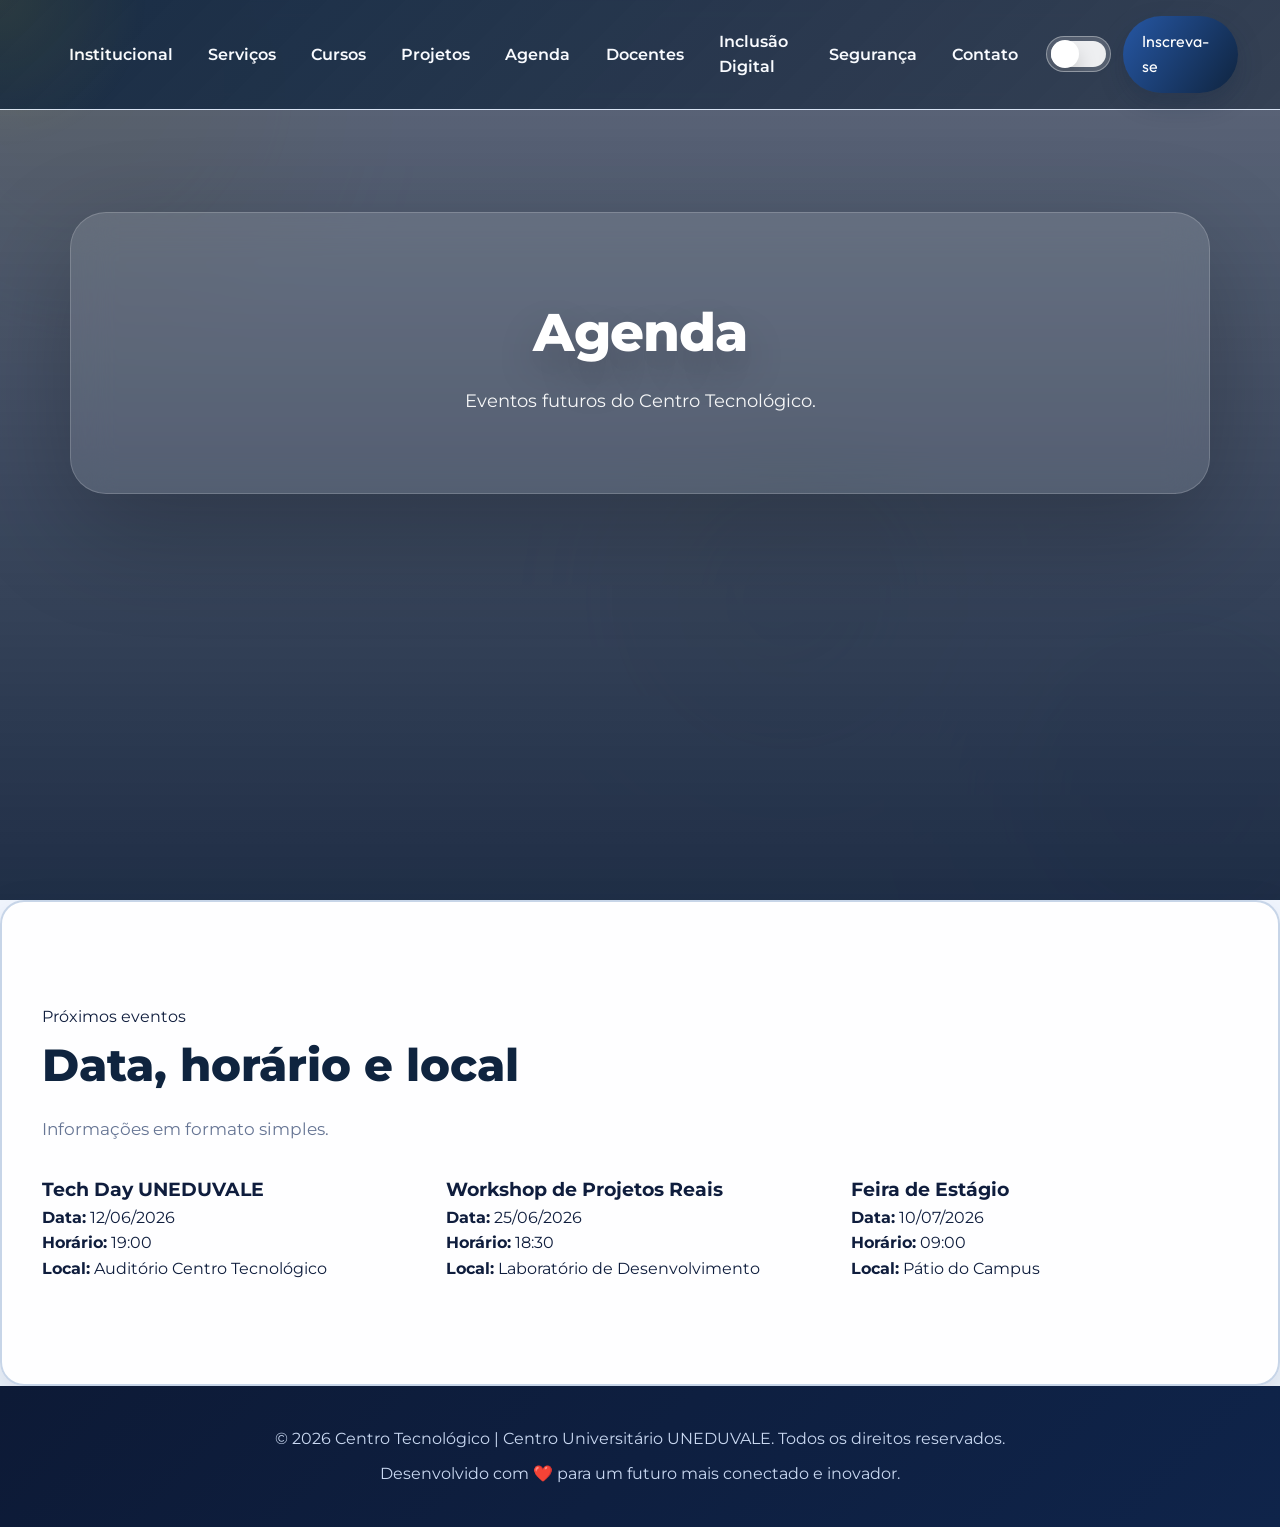
==== commit 2bf3e685: "Oculta logos quebrados e melhora apresentação sem assets ausentes" ====
--- a/agenda.html
+++ b/agenda.html
@@ -21,7 +21,7 @@
   <header class="topbar" id="topbar">
     <div class="container header-flex">
       <a href="home.html" class="brand" aria-label="Centro Tecnológico UNEDUVALE">
-        <img src="assets/Logo-Centro-Tecnológico-Eduvale-site-300x104.png" alt="UNEDUVALE Logo" class="brand-logo" />
+        <img src="assets/Logo-Centro-Tecnológico-Eduvale-site-300x104.png" alt="UNEDUVALE Logo" class="brand-logo" onerror="this.style.display='none'" />
       </a>
       <nav class="main-nav" id="mainNav">
         <a href="home.html#sobre">Institucional</a>
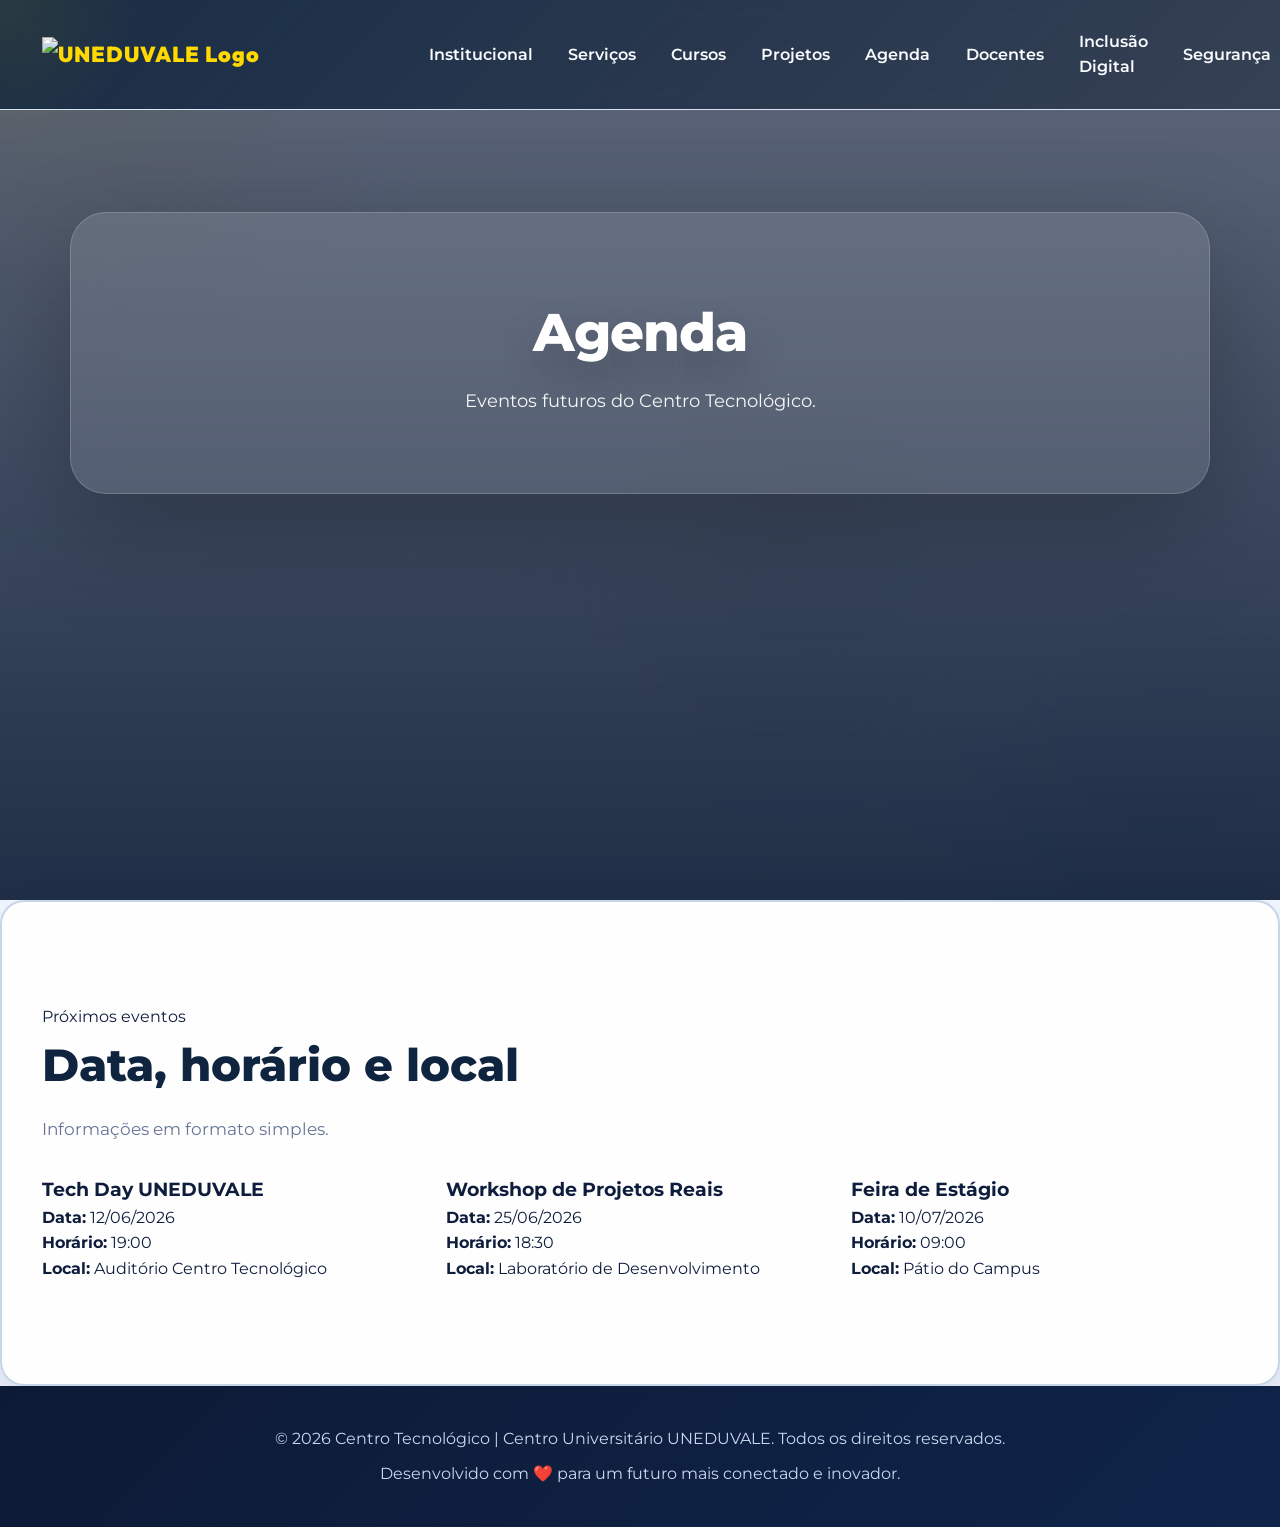
==== commit 12c0d87b: "Revert "Oculta logos quebrados e melhora apresentação sem assets ausentes" This reverts commit 2bf3e" ====
--- a/agenda.html
+++ b/agenda.html
@@ -21,7 +21,7 @@
   <header class="topbar" id="topbar">
     <div class="container header-flex">
       <a href="home.html" class="brand" aria-label="Centro Tecnológico UNEDUVALE">
-        <img src="assets/Logo-Centro-Tecnológico-Eduvale-site-300x104.png" alt="UNEDUVALE Logo" class="brand-logo" onerror="this.style.display='none'" />
+        <img src="assets/Logo-Centro-Tecnológico-Eduvale-site-300x104.png" alt="UNEDUVALE Logo" class="brand-logo" />
       </a>
       <nav class="main-nav" id="mainNav">
         <a href="home.html#sobre">Institucional</a>
--- a/styles.css
+++ b/styles.css
@@ -1186,9 +1186,10 @@
   background: linear-gradient(135deg, rgba(18, 44, 84, 0.88), rgba(26, 95, 159, 0.94));
   color: #fff;
   overflow: hidden;
-  background-image: url('https://images.unsplash.com/photo-1498050108023-c5249f4df085?auto=format&fit=crop&w=1800&q=80');
+  background-image: url('assets/home-bg.jpg');
   background-size: cover;
   background-position: center;
+  background-repeat: no-repeat;
 }
 
 .hero-section::after {
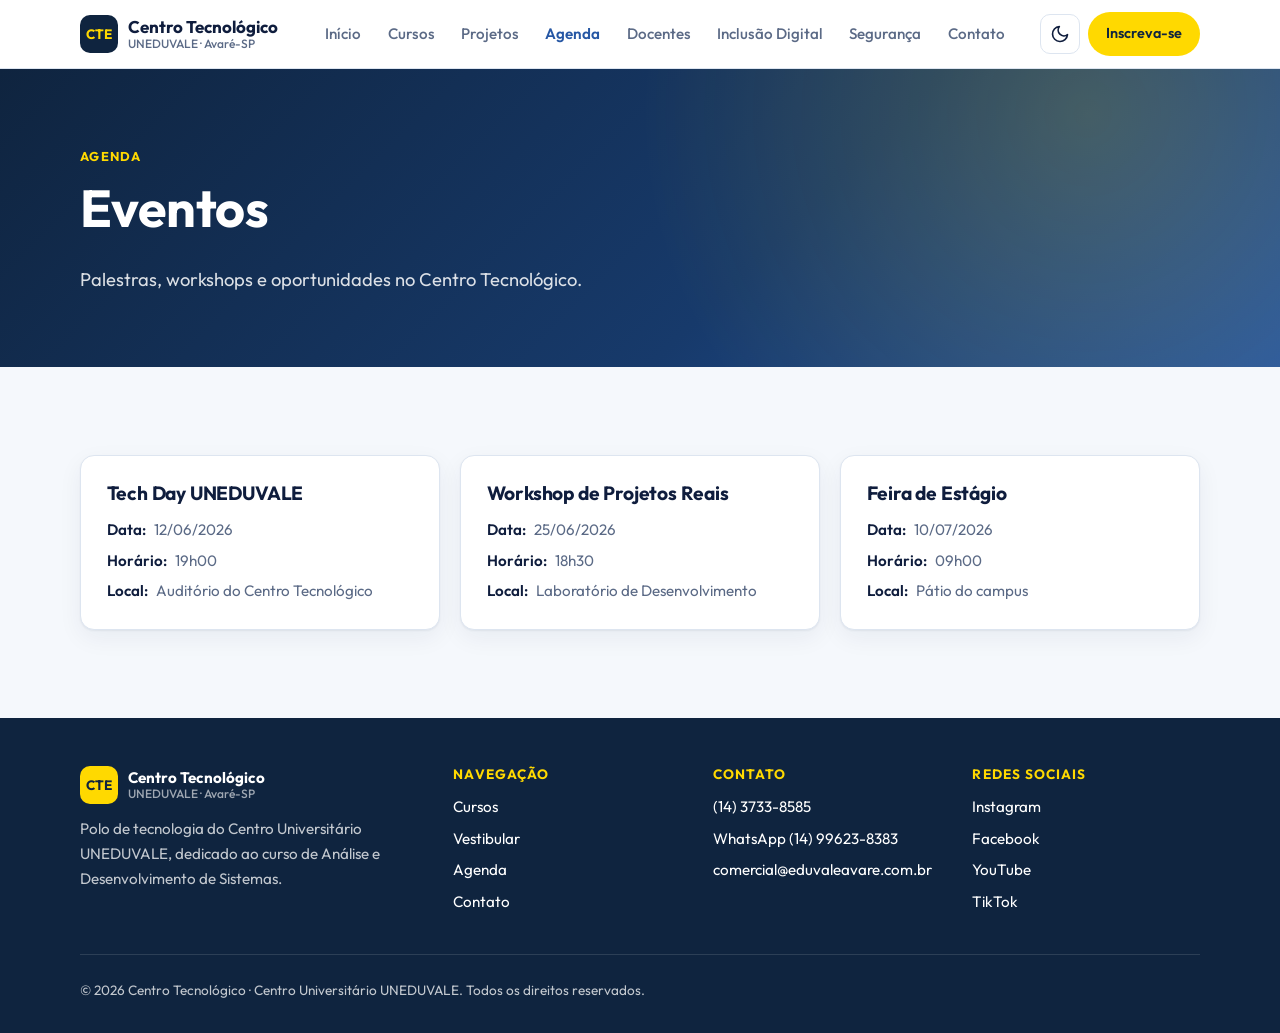
==== commit ddd8b101: "Refatora o site: layout limpo, correções e remoção de duplicações - Reescreve styles.css (3.500 -> ~" ====
--- a/agenda.html
+++ b/agenda.html
@@ -4,115 +4,137 @@
   <meta charset="UTF-8" />
   <meta name="viewport" content="width=device-width, initial-scale=1.0" />
   <title>Agenda | Centro Tecnológico UNEDUVALE</title>
+  <meta name="description" content="Próximos eventos do Centro Tecnológico UNEDUVALE." />
+  <meta name="theme-color" content="#0f243f" />
+  <script>
+    (function () {
+      document.documentElement.classList.add('js');
+      var t = null;
+      try { t = localStorage.getItem('theme'); } catch (e) {}
+      if (!t) t = window.matchMedia('(prefers-color-scheme: dark)').matches ? 'dark' : 'light';
+      document.documentElement.dataset.theme = t;
+    })();
+  </script>
   <link rel="preconnect" href="https://fonts.googleapis.com" />
   <link rel="preconnect" href="https://fonts.gstatic.com" crossorigin />
-  <link href="https://fonts.googleapis.com/css2?family=Montserrat:wght@200;300;400;500;600;700;800;900&family=Outfit:wght@300;400;500;600;700;800;900&family=Raleway:wght@300;400;500;600;700;800&display=swap" rel="stylesheet" />
+  <link href="https://fonts.googleapis.com/css2?family=Outfit:wght@400;500;600;700&display=swap" rel="stylesheet" />
   <link rel="stylesheet" href="styles.css" />
+  <script src="app.js" defer></script>
 </head>
 <body>
-  <div id="readingProgress" class="reading-progress"></div>
-  <div class="floating-blobs" aria-hidden="true">
-    <div class="blob blob-1"></div>
-    <div class="blob blob-2"></div>
-    <div class="blob blob-3"></div>
-  </div>
-  <div id="cursorSpotlight" class="cursor-spotlight" aria-hidden="true"></div>
+  <a class="skip-link" href="#conteudo">Pular para o conteúdo</a>
 
-  <header class="topbar" id="topbar">
-    <div class="container header-flex">
-      <a href="home.html" class="brand" aria-label="Centro Tecnológico UNEDUVALE">
-        <img src="assets/Logo-Centro-Tecnológico-Eduvale-site-300x104.png" alt="UNEDUVALE Logo" class="brand-logo" />
-      </a>
-      <nav class="main-nav" id="mainNav">
-        <a href="home.html#sobre">Institucional</a>
-        <a href="home.html#solucoes">Serviços</a>
-        <a href="cursos.html">Cursos</a>
-        <a href="projetos.html">Projetos</a>
-        <a href="agenda.html">Agenda</a>
-        <a href="docentes.html">Docentes</a>
-        <a href="inclusao.html">Inclusão Digital</a>
-        <a href="seguranca.html">Segurança</a>
-        <a href="contato.html">Contato</a>
+  <header class="site-header">
+    <div class="container header-inner">
+      <a href="index.html" class="brand" aria-label="Centro Tecnológico UNEDUVALE — página inicial">
+          <span class="brand-mark" aria-hidden="true">CTE</span>
+          <span>Centro Tecnológico<small>UNEDUVALE · Avaré-SP</small></span>
+        </a>
+
+      <nav class="main-nav" id="mainNav" aria-label="Principal">
+          <a href="index.html">Início</a>
+          <a href="cursos.html">Cursos</a>
+          <a href="projetos.html">Projetos</a>
+          <a href="agenda.html" aria-current="page">Agenda</a>
+          <a href="docentes.html">Docentes</a>
+          <a href="inclusao.html">Inclusão Digital</a>
+          <a href="seguranca.html">Segurança</a>
+          <a href="contato.html">Contato</a>
       </nav>
+
       <div class="header-actions">
-        <button id="darkModeBtn" class="dark-mode-btn" aria-label="Alternar tema">
-          <span class="dark-mode-thumb"></span>
+        <button type="button" class="icon-btn theme-toggle" aria-label="Alternar tema">
+          <svg class="icon-moon" viewBox="0 0 24 24" fill="none" stroke="currentColor" stroke-width="2" stroke-linecap="round" stroke-linejoin="round" aria-hidden="true"><path d="M21 12.8A9 9 0 1 1 11.2 3a7 7 0 0 0 9.8 9.8z"/></svg>
+          <svg class="icon-sun" viewBox="0 0 24 24" fill="none" stroke="currentColor" stroke-width="2" stroke-linecap="round" aria-hidden="true"><circle cx="12" cy="12" r="4"/><path d="M12 2v2M12 20v2M4.9 4.9l1.4 1.4M17.7 17.7l1.4 1.4M2 12h2M20 12h2M4.9 19.1l1.4-1.4M17.7 6.3l1.4-1.4"/></svg>
         </button>
-        <a class="btn btn-cta" href="vestibular.html" style="text-decoration:none;">Inscreva-se</a>
-        <button id="burgerBtn" class="burger-btn" aria-label="Abrir menu">☰</button>
+        <a class="btn btn-primary btn-sm" href="vestibular.html">Inscreva-se</a>
+        <button type="button" class="icon-btn menu-toggle" aria-controls="mainNav" aria-expanded="false" aria-label="Abrir menu">
+          <svg viewBox="0 0 24 24" fill="none" stroke="currentColor" stroke-width="2" stroke-linecap="round" aria-hidden="true"><path d="M4 6h16M4 12h16M4 18h16"/></svg>
+        </button>
       </div>
     </div>
   </header>
 
-  <div class="app-container">
-    <aside class="sidebar closed" id="sidebar">
-      <nav class="sidebar-nav">
-        <a href="home.html#sobre" class="sidebar-link">Institucional</a>
-        <a href="home.html#solucoes" class="sidebar-link">Serviços</a>
-        <a href="cursos.html" class="sidebar-link">Cursos</a>
-        <a href="projetos.html" class="sidebar-link">Projetos</a>
-        <a href="agenda.html" class="sidebar-link">Agenda</a>
-        <a href="docentes.html" class="sidebar-link">Docentes</a>
-        <a href="inclusao.html" class="sidebar-link">Inclusão Digital</a>
-        <a href="seguranca.html" class="sidebar-link">Segurança</a>
-        <a href="contato.html" class="sidebar-link">Contato</a>
-      </nav>
-    </aside>
-    <div id="sidebarOverlay" class="sidebar-overlay"></div>
+  <main id="conteudo">
+<section class="hero hero-sm">
+      <div class="container">
+        <span class="eyebrow">Agenda</span>
+        <h1>Eventos</h1>
+        <p>Palestras, workshops e oportunidades no Centro Tecnológico.</p>
+      </div>
+    </section>
 
-    <main class="main-content">
-      <section class="section hero-section" id="hero">
-        <div class="container hero-content">
-          <h1 style="margin-bottom:0.75rem;">Agenda</h1>
-          <p class="hero-subtitle" style="max-width: 860px; margin:0 auto;">Eventos futuros do Centro Tecnológico.</p>
+    <section class="section">
+      <div class="container">
+        <div class="grid">
+          <article class="card reveal">
+            <h3>Tech Day UNEDUVALE</h3>
+            <dl class="meta">
+              <div><dt>Data:</dt><dd><time datetime="2026-06-12T19:00">12/06/2026</time></dd></div>
+              <div><dt>Horário:</dt><dd>19h00</dd></div>
+              <div><dt>Local:</dt><dd>Auditório do Centro Tecnológico</dd></div>
+            </dl>
+          </article>
+          <article class="card reveal">
+            <h3>Workshop de Projetos Reais</h3>
+            <dl class="meta">
+              <div><dt>Data:</dt><dd><time datetime="2026-06-25T18:30">25/06/2026</time></dd></div>
+              <div><dt>Horário:</dt><dd>18h30</dd></div>
+              <div><dt>Local:</dt><dd>Laboratório de Desenvolvimento</dd></div>
+            </dl>
+          </article>
+          <article class="card reveal">
+            <h3>Feira de Estágio</h3>
+            <dl class="meta">
+              <div><dt>Data:</dt><dd><time datetime="2026-07-10T09:00">10/07/2026</time></dd></div>
+              <div><dt>Horário:</dt><dd>09h00</dd></div>
+              <div><dt>Local:</dt><dd>Pátio do campus</dd></div>
+            </dl>
+          </article>
         </div>
-      </section>
+      </div>
+    </section>
+  </main>
 
-      <section class="section glass-card">
-        <div class="container">
-          <div class="section-heading">
-            <span class="section-label">Próximos eventos</span>
-            <h2>Data, horário e local</h2>
-            <p class="subtitle">Informações em formato simples.</p>
-          </div>
-
-          <div class="info-grid" style="margin-top:2rem;">
-            <article>
-              <h3>Tech Day UNEDUVALE</h3>
-              <p><strong>Data:</strong> 12/06/2026</p>
-              <p><strong>Horário:</strong> 19:00</p>
-              <p><strong>Local:</strong> Auditório Centro Tecnológico</p>
-            </article>
-            <article>
-              <h3>Workshop de Projetos Reais</h3>
-              <p><strong>Data:</strong> 25/06/2026</p>
-              <p><strong>Horário:</strong> 18:30</p>
-              <p><strong>Local:</strong> Laboratório de Desenvolvimento</p>
-            </article>
-            <article>
-              <h3>Feira de Estágio</h3>
-              <p><strong>Data:</strong> 10/07/2026</p>
-              <p><strong>Horário:</strong> 09:00</p>
-              <p><strong>Local:</strong> Pátio do Campus</p>
-            </article>
-          </div>
+  <footer class="site-footer">
+    <div class="container">
+      <div class="footer-grid">
+        <div>
+          <a href="index.html" class="brand" aria-label="Centro Tecnológico UNEDUVALE — página inicial">
+          <span class="brand-mark" aria-hidden="true">CTE</span>
+          <span>Centro Tecnológico<small>UNEDUVALE · Avaré-SP</small></span>
+        </a>
+          <p>Polo de tecnologia do Centro Universitário UNEDUVALE, dedicado ao curso de Análise e Desenvolvimento de Sistemas.</p>
         </div>
-      </section>
-    </main>
-  </div>
-
-  <footer class="footer">
-    <div class="container footer-grid">
-      <p>&copy; 2026 Centro Tecnológico | Centro Universitário UNEDUVALE. Todos os direitos reservados.</p>
-      <p>Desenvolvido com ❤️ para um futuro mais conectado e inovador.</p>
+        <nav aria-label="Rodapé">
+          <h2>Navegação</h2>
+          <ul>
+            <li><a href="cursos.html">Cursos</a></li>
+            <li><a href="vestibular.html">Vestibular</a></li>
+            <li><a href="agenda.html">Agenda</a></li>
+            <li><a href="contato.html">Contato</a></li>
+          </ul>
+        </nav>
+        <div>
+          <h2>Contato</h2>
+          <ul>
+            <li><a href="tel:+551437338585">(14) 3733-8585</a></li>
+            <li><a href="https://wa.me/5514996238383" target="_blank" rel="noopener">WhatsApp (14) 99623-8383</a></li>
+            <li><a href="mailto:comercial@eduvaleavare.com.br">comercial@eduvaleavare.com.br</a></li>
+          </ul>
+        </div>
+        <div>
+          <h2>Redes sociais</h2>
+          <ul>
+            <li><a href="https://www.instagram.com/uneduvale" target="_blank" rel="noopener">Instagram</a></li>
+            <li><a href="https://www.facebook.com/uneduvale" target="_blank" rel="noopener">Facebook</a></li>
+            <li><a href="https://www.youtube.com/@uneduvale" target="_blank" rel="noopener">YouTube</a></li>
+            <li><a href="https://www.tiktok.com/@uneduvale" target="_blank" rel="noopener">TikTok</a></li>
+          </ul>
+        </div>
+      </div>
+      <p class="footer-bottom">&copy; <span data-year>2026</span> Centro Tecnológico · Centro Universitário UNEDUVALE. Todos os direitos reservados.</p>
     </div>
   </footer>
-
-  <button id="backToTopBtn" class="back-to-top-btn" aria-label="Voltar ao topo">↑</button>
-  <div id="toastContainer" class="toast-container"></div>
-
-  <script src="https://cdn.jsdelivr.net/npm/chart.js"></script>
-  <script src="app.js"></script>
 </body>
 </html>
-
--- a/styles.css
+++ b/styles.css
@@ -1,3532 +1,1001 @@
+/* =========================================================
+   Centro Tecnológico UNEDUVALE — estilos
+   ========================================================= */
+
 :root {
-  --primary: #0f243f;
-  --secondary: #ffd900;
-  --accent: #2657a4;
-  --bg: #f2f7ff;
+  --navy: #0f243f;
+  --blue: #2657a4;
+  --yellow: #ffd900;
+
+  --bg: #f5f8fc;
   --surface: #ffffff;
   --text: #0f1d3d;
-  --muted: #667594;
-  --border: #d8e3f3;
-  --shadow: rgba(15, 36, 63, 0.25);
+  --muted: #5b6a86;
+  --border: #dde5f0;
+  --accent: var(--blue);
+
+  --radius: 14px;
+  --shadow: 0 1px 2px rgba(15, 36, 63, 0.06), 0 8px 24px rgba(15, 36, 63, 0.06);
+  --container: 1120px;
+  --header-h: 68px;
+
+  color-scheme: light;
+}
+
+:root[data-theme="dark"] {
+  --bg: #0b1424;
+  --surface: #121f36;
+  --text: #e8eefb;
+  --muted: #9fb0cf;
+  --border: #22345a;
+  --accent: #7fa8ec;
+  --shadow: 0 1px 2px rgba(0, 0, 0, 0.3), 0 8px 24px rgba(0, 0, 0, 0.25);
+
+  color-scheme: dark;
+}
+
+/* ---------- Base ---------- */
+
+*,
+*::before,
+*::after {
+  box-sizing: border-box;
 }
 
 html {
   scroll-behavior: smooth;
-  scroll-padding-top: 110px;
-}
-
-body.dark-mode {
-  --primary: #071330;
-  --secondary: #e8ec11;
-  --accent: #2253a8;
-  --bg: #0c1629;
-  --surface: #122242;
-  --text: #eef2ff;
-  --muted: #a6b9e0;
-  --border: #273b65;
-  --shadow: rgba(0, 0, 0, 0.35);
-}
-
-* {
+  scroll-padding-top: calc(var(--header-h) + 16px);
+}
+
+body {
   margin: 0;
-  padding: 0;
-  box-sizing: border-box;
-}
-
-body {
-  font-family: 'Montserrat', sans-serif;
+  font-family: "Outfit", system-ui, -apple-system, "Segoe UI", sans-serif;
+  font-size: 1.0625rem;
+  line-height: 1.65;
   color: var(--text);
   background: var(--bg);
-  transition: background 0.8s ease, color 0.8s ease, border-color 0.8s ease, box-shadow 0.8s ease;
-  line-height: 1.6;
-  margin: 0;
-  padding: 0;
-  overflow-x: hidden;
-}
-
-.app-container {
-  display: flex;
-  min-height: 100vh;
-}
-
-.sidebar {
-  display: none;
-  width: 260px;
-  background: rgba(255,255,255,0.96);
-  border-right: 1px solid rgba(15,36,63,0.08);
-  padding: 130px 1rem 1rem;
-  position: fixed;
+  -webkit-font-smoothing: antialiased;
+}
+
+h1,
+h2,
+h3,
+h4 {
+  margin: 0 0 0.5em;
+  line-height: 1.2;
+  font-weight: 700;
+  letter-spacing: -0.01em;
+}
+
+h1 { font-size: clamp(2rem, 5vw, 3.25rem); }
+h2 { font-size: clamp(1.6rem, 3.2vw, 2.25rem); }
+h3 { font-size: 1.2rem; }
+
+p {
+  margin: 0 0 1em;
+}
+
+p:last-child {
+  margin-bottom: 0;
+}
+
+a {
+  color: var(--accent);
+  text-underline-offset: 3px;
+}
+
+:focus-visible {
+  outline: 3px solid var(--yellow);
+  outline-offset: 2px;
+  border-radius: 4px;
+}
+
+.container {
+  width: min(100% - 2.5rem, var(--container));
+  margin-inline: auto;
+}
+
+.skip-link {
+  position: absolute;
+  left: 1rem;
+  top: -100px;
+  z-index: 100;
+  padding: 0.6rem 1rem;
+  background: var(--yellow);
+  color: var(--navy);
+  font-weight: 600;
+  border-radius: 8px;
+}
+
+.skip-link:focus {
+  top: 1rem;
+}
+
+/* ---------- Header ---------- */
+
+.site-header {
+  position: sticky;
   top: 0;
-  left: 0;
-  height: 100vh;
-  overflow-y: auto;
-  box-shadow: 6px 0 30px rgba(15, 36, 63, 0.08);
-  backdrop-filter: blur(10px);
-}
-
-.sidebar-nav {
-  display: flex;
-  display: flex;
-  flex-direction: column;
-  gap: 0.5rem;
-}
-
-.sidebar-link {
+  z-index: 50;
+  background: var(--surface);
+  border-bottom: 1px solid var(--border);
+}
+
+.header-inner {
+  display: flex;
+  align-items: center;
+  gap: 1.5rem;
+  height: var(--header-h);
+}
+
+.brand {
+  display: flex;
+  align-items: center;
+  gap: 0.6rem;
   color: var(--text);
   text-decoration: none;
-  padding: 0.75rem;
+  font-weight: 700;
+  line-height: 1.1;
+  flex-shrink: 0;
+}
+
+.brand-mark {
+  display: grid;
+  place-items: center;
+  width: 38px;
+  height: 38px;
   border-radius: 10px;
-  transition: all 0.28s ease;
-}
-
-.sidebar-link:hover {
-  background: linear-gradient(135deg, rgba(39, 97, 180, 0.98), rgba(8, 29, 54, 0.98));
-  color: #fff;
-  transform: translateX(4px);
-}
-
-.sidebar-link.active,
-.sidebar-link:focus {
-  background: linear-gradient(135deg, rgba(255, 217, 0, 0.95), rgba(255, 190, 20, 0.95));
-  color: #0f243f;
-}
-
-.main-content {
-  flex: 1;
-  margin-left: 0;
-  padding-top: 110px;
-  position: relative;
-
-  /* evita que o conteúdo fique “cortado” em telas pequenas */
-  min-height: 100vh;
-}
-
-
-.intro-screen {
-  position: fixed;
-  top: 0;
-  left: 0;
-  width: 100%;
-  height: 100%;
-  overflow: hidden;
-  background: linear-gradient(135deg, rgba(15, 36, 63, 0.88), rgba(38, 87, 164, 0.92));
-  z-index: 9999;
+  background: var(--navy);
+  color: var(--yellow);
+  font-size: 0.85rem;
+  letter-spacing: 0.02em;
+}
+
+.brand small {
+  display: block;
+  font-weight: 500;
+  font-size: 0.75rem;
+  color: var(--muted);
+}
+
+.main-nav {
+  display: flex;
+  gap: 0.25rem;
+  margin-left: auto;
+}
+
+.main-nav a {
+  padding: 0.45rem 0.7rem;
+  border-radius: 8px;
+  color: var(--muted);
+  text-decoration: none;
+  font-size: 0.95rem;
+  font-weight: 500;
+  white-space: nowrap;
+  transition: color 0.2s, background 0.2s;
+}
+
+.main-nav a:hover {
+  color: var(--text);
+  background: var(--bg);
+}
+
+.main-nav a[aria-current="page"] {
+  color: var(--accent);
+  font-weight: 600;
+}
+
+.header-actions {
   display: flex;
   align-items: center;
-  justify-content: center;
-  color: #fff;
-  text-align: center;
-  transition: opacity 0.4s ease, visibility 0.4s ease;
-}
-
-.intro-screen.hidden {
-  opacity: 0;
-  visibility: hidden;
-  pointer-events: none;
-}
-
-.sidebar-overlay {
-  position: fixed;
-  inset: 0;
-  background: rgba(9, 18, 43, 0.55);
-  opacity: 0;
-  visibility: hidden;
-  transition: opacity 0.25s ease, visibility 0.25s ease;
-  z-index: 240;
-}
-
-.sidebar-overlay.open {
-  opacity: 1;
-  visibility: visible;
-}
-
-.sidebar {
-  width: 260px;
-  background: rgba(255,255,255,0.96);
-  border-right: 1px solid rgba(15,36,63,0.08);
-  padding: 130px 1rem 1rem;
-  position: fixed;
-  top: 0;
-  left: 0;
-  height: 100vh;
-  overflow-y: auto;
-  box-shadow: 6px 0 30px rgba(15, 36, 63, 0.08);
-  backdrop-filter: blur(10px);
-  transition: transform 0.32s ease;
-}
-
-.sidebar.closed {
-  transform: translateX(-100%);
-}
-
-.sidebar.open {
-  transform: translateX(0);
-}
-
-@media (max-width: 900px) {
-  .sidebar {
-    display: block;
-    width: 280px;
-    padding: 130px 1rem 1rem;
-    transform: translateX(-100%);
-  }
-
-  .main-content {
-    flex: 1;
-    margin-left: 0;
-    padding-top: 90px;
-    position: relative;
-  }
-
-  .topbar {
-    padding: 0.8rem 0;
-  }
-
-  .sidebar-overlay {
-    z-index: 245;
-  }
-
-  .burger-btn {
-    display: inline-flex;
-  }
-
-  .main-nav {
-    display: none;
-  }
-}
-
-.intro-screen::before {
-  content: '';
-  position: absolute;
-  inset: 0;
-  background: radial-gradient(circle at center, rgba(255,255,255,0.12), transparent 55%);
-  opacity: 0.16;
-  filter: blur(8px);
-  transform: scale(1.05);
-}
-
-.intro-content {
-  position: relative;
-  z-index: 1;
-  background: rgba(0, 0, 0, 0.65);
-  padding: 2rem;
-  border-radius: 18px;
-  max-width: 620px;
-  backdrop-filter: blur(4px);
-  border: 1px solid rgba(255,255,255,0.18);
-}
-
-#typingText {
-  font-size: 1.2rem;
-  margin: 1rem 0;
-  min-height: 3rem;
-}
-
-.login-options, .login-buttons {
-  display: flex;
-  gap: 1rem;
-  margin: 1rem 0;
-  flex-wrap: wrap;
-}
-
-.btn-google {
-  background: #db4437;
-  color: #fff;
-}
-
-.btn-facebook {
-  background: #4267b2;
-  color: #fff;
-}
-
-body.dark-mode .topbar {
-  background: rgba(7, 19, 43, 0.98);
-}
-
-body.dark-mode .sidebar {
-  background: rgba(10, 20, 42, 0.96);
-  border-color: rgba(255,255,255,0.1);
-}
-
-body.dark-mode .auth-form input,
-body.dark-mode .auth-form textarea {
-  background: #0c1b37;
+  gap: 0.5rem;
+}
+
+.icon-btn {
+  display: grid;
+  place-items: center;
+  width: 40px;
+  height: 40px;
+  border: 1px solid var(--border);
+  border-radius: 10px;
+  background: var(--surface);
   color: var(--text);
-  border-color: rgba(255,255,255,0.12);
-}
-
-body.dark-mode .summary-card,
-body.dark-mode .status-card,
-body.dark-mode .dashboard-card {
-  background: rgba(18, 28, 58, 0.95);
-}
-
-body.dark-mode .hero-content {
-  background: rgba(6, 16, 34, 0.68);
-}
-
-body.dark-mode .btn-secondary {
-  background: rgba(255, 255, 255, 0.12);
-  color: #eef2ff;
-  border: 1px solid rgba(255,255,255,0.18);
-}
-
-body.dark-mode a {
-  color: #a5c7ff;
-}
-
-body.dark-mode .glass-card,
-body.dark-mode .summary-card,
-body.dark-mode .status-card,
-body.dark-mode .dashboard-card,
-body.dark-mode .login-info-content,
-body.dark-mode .login-panel,
-body.dark-mode .hero-content {
-  color: #eef2ff;
-}
-
-body.dark-mode .login-badge {
-  background: rgba(255, 217, 0, 0.14);
-  color: #fff;
-}
-
-body.dark-mode .feature-list li::before {
-  color: var(--secondary);
-}
-
-body.dark-mode .contact-card,
-body.dark-mode .form-card {
-  background: rgba(18, 28, 58, 0.95);
-}
-
-a {
-  color: var(--accent);
-  text-decoration: none;
-}
-a:hover {
-  color: var(--secondary);
-}
-
-.container {
-  width: min(1350px, 96vw);
-  margin-inline: auto;
-  padding-inline: 1rem;
-}
-
-.topbar {
-  position: fixed;
-  top: 0;
-  left: 0;
-  width: 100%;
-  z-index: 200;
-  padding: 1rem 0;
-  background: linear-gradient(135deg, rgba(15, 36, 63, 0.96), rgba(11, 24, 46, 0.82));
-  backdrop-filter: blur(10px);
-  border-bottom: 1px solid var(--border);
-}
-
-.header-flex {
-  display: flex;
-  align-items: center;
-  justify-content: space-between;
-  gap: 1rem;
-}
-
-.brand {
-  display: inline-flex;
-  align-items: center;
-  gap: 0.7rem;
-  color: var(--secondary);
-  font-weight: 900;
-  font-family: 'Outfit', sans-serif;
-  letter-spacing: 1px;
-  font-size: 1.35rem;
   cursor: pointer;
 }
 
-.brand-logo {
-  width: clamp(200px, 30vw, 360px);
-  max-width: 100%;
-  height: auto;
-  border-radius: 0;
-  border: none;
-  background: transparent;
-  padding: 0;
-  object-fit: contain;
-  transition: transform 0.25s ease;
-}
-
-
-
-.brand-logo:hover {
-  transform: scale(1.05);
-}
-
-.brand-name {
+.icon-btn svg {
+  width: 20px;
+  height: 20px;
+}
+
+.theme-toggle .icon-sun { display: none; }
+:root[data-theme="dark"] .theme-toggle .icon-sun { display: block; }
+:root[data-theme="dark"] .theme-toggle .icon-moon { display: none; }
+
+.menu-toggle {
   display: none;
 }
 
-.brand:hover {
-  color: var(--secondary);
-}
-
-.main-nav {
-  display: flex;
-  align-items: center;
-  gap: 0.8rem;
-}
-
-.main-nav a {
-  color: #f9fbff;
-  font-weight: 600;
-  padding: 0.5rem 0.7rem;
-  border-radius: 999px;
-  transition: all 0.3s ease;
-}
-
-.main-nav a:hover {
-  background: rgba(255, 215, 0, 0.2);
-  color: var(--secondary);
-}
-
-.header-actions {
-  display: flex;
-  align-items: center;
-  gap: 0.75rem;
-}
+/* ---------- Buttons ---------- */
 
 .btn {
-  font-family: 'Outfit', sans-serif;
-  border: none;
-  border-radius: 999px;
-  padding: 0.8rem 1.2rem;
-  cursor: pointer;
-  transition: transform 0.25s ease, box-shadow 0.25s ease, background 0.25s ease;
-}
-
-.btn:hover {
-  transform: translateY(-2px);
-}
-
-.btn-cta {
-  background: linear-gradient(125deg, var(--accent), var(--primary));
-  color: #fff;
-  box-shadow: 0 10px 25px var(--shadow);
-}
-
-.dark-mode-btn {
-  width: 70px;
-  height: 36px;
-  border-radius: 999px;
-  border: 1px solid rgba(255, 255, 255, 0.35);
-  background: rgba(255, 255, 255, 0.18);
-  cursor: pointer;
-  position: relative;
-  overflow: hidden;
-  transition: background 0.8s ease, border-color 0.8s ease, transform 0.8s ease;
-}
-
-.dark-mode-btn::before {
-  content: '';
-  position: absolute;
-  inset: 4px;
-  background: rgba(255, 255, 255, 0.9);
-  border-radius: 999px;
-  transition: background 0.8s ease;
-}
-
-.dark-mode-thumb {
-  position: relative;
-  z-index: 1;
-  display: block;
-  width: 28px;
-  height: 28px;
-  border-radius: 50%;
-  background: #fff;
-  box-shadow: 0 12px 20px rgba(0, 0, 0, 0.18);
-  transition: transform 0.6s cubic-bezier(0.22, 1, 0.36, 1), background 0.8s ease;
-  transform: translateX(4px);
-}
-
-body.dark-mode .dark-mode-btn {
-  background: rgba(22, 32, 62, 0.95);
-  border-color: rgba(255, 255, 255, 0.2);
-}
-
-body.dark-mode .dark-mode-btn::before {
-  background: rgba(255, 255, 255, 0.12);
-}
-
-body.dark-mode .dark-mode-thumb {
-  transform: translateX(34px);
-  background: #ffd900;
-}
-
-.btn-cta {
-  position: relative;
-  overflow: hidden;
-}
-
-.btn-cta::after {
-  content: '';
-  position: absolute;
-  inset: 0;
-  background: radial-gradient(circle at 25% 35%, rgba(255, 255, 255, 0.28), transparent 60%);
-  opacity: 0;
-  transition: opacity 0.4s ease;
-}
-
-.btn-cta:hover::after {
-  opacity: 1;
-}
-
-.hero-badges {
-  animation: floatPulse 6s ease-in-out infinite;
-}
-
-.hero-badges .badge-item {
-  transition: transform 0.4s ease, box-shadow 0.4s ease;
-}
-
-.hero-badges .badge-item:hover {
-  transform: translateY(-3px);
-  box-shadow: 0 15px 25px rgba(15, 36, 63, 0.18);
-}
-
-.hero-content {
-  animation: fadeInUp 1s ease both;
-}
-
-.hero-logo {
-  display: flex;
-  justify-content: center;
-  margin-bottom: 1rem;
-}
-
-.hero-logo-img {
-  width: min(360px, 74vw);
-  max-width: 100%;
-  height: auto;
-  object-fit: contain;
-  display: block;
-  filter: drop-shadow(0 10px 25px rgba(0, 0, 0, 0.25));
-  transform: translateZ(0);
-}
-
-@media (max-width: 640px) {
-  .hero-logo-img {
-    width: min(290px, 82vw);
-  }
-}
-
-
-
-
-.section-heading {
-  opacity: 0;
-
-  transform: translateY(18px);
-  transition: opacity 0.9s ease, transform 0.9s ease;
-}
-
-#diferenciais {
-  position: relative;
-  overflow: hidden;
-  background: radial-gradient(circle at top right, rgba(255, 217, 0, 0.16), transparent 32%),
-              radial-gradient(circle at bottom left, rgba(38, 87, 164, 0.12), transparent 28%);
-}
-
-#diferenciais::before,
-#diferenciais::after {
-  content: '';
-  position: absolute;
-  border-radius: 50%;
-  filter: blur(30px);
-  opacity: 0.55;
-}
-
-#diferenciais::before {
-  width: 220px;
-  height: 220px;
-  top: -60px;
-  right: -60px;
-  background: rgba(255, 217, 0, 0.25);
-}
-
-#diferenciais::after {
-  width: 280px;
-  height: 280px;
-  bottom: -80px;
-  left: -80px;
-  background: rgba(38, 87, 164, 0.18);
-}
-
-#diferenciais .section-heading {
-  max-width: 760px;
-  margin: 0 auto;
-  text-align: center;
-}
-
-#diferenciais .section-heading h2 {
-  font-size: clamp(2.7rem, 4vw, 4rem);
-  line-height: 1.04;
-  margin: 0.75rem 0 0;
-  background: linear-gradient(120deg, var(--secondary), var(--accent));
-  background-clip: text;
-  -webkit-background-clip: text;
-  color: transparent;
-}
-
-#diferenciais .section-heading .subtitle {
-  margin-top: 1rem;
-  color: var(--muted);
-  font-size: 1.05rem;
-  line-height: 1.85;
-}
-
-.feature-card,
-.timeline-step {
-  position: relative;
-  overflow: hidden;
-}
-
-.feature-card::before,
-.timeline-step::before {
-  content: '';
-  position: absolute;
-  inset: 0;
-  border-radius: 24px;
-  background: radial-gradient(circle at top left, rgba(255, 217, 0, 0.12), transparent 40%);
-  opacity: 0;
-  transition: opacity 0.5s ease;
-}
-
-.feature-card:hover::before,
-.timeline-step:hover::before {
-  opacity: 1;
-}
-
-.feature-card:hover,
-.timeline-step:hover {
-  transform: translateY(-6px);
-  box-shadow: 0 30px 55px rgba(15, 36, 63, 0.16);
-}
-
-@keyframes fadeInUp {
-  from {
-    opacity: 0;
-    transform: translateY(18px);
-  }
-  to {
-    opacity: 1;
-    transform: translateY(0);
-  }
-}
-
-@keyframes floatPulse {
-  0%, 100% { transform: translateY(0); }
-  50% { transform: translateY(-6px); }
-}
-
-body.dark-mode .dark-mode-thumb {
-  transform: translateX(34px);
-  background: #ffd900;
-}
-
-.section {
-  padding: clamp(4rem, 6vw, 8rem) 0;
-}
-
-.login-section {
-  padding: 0;
-}
-
-.feature-grid,
-.timeline-grid {
-  display: grid;
-  gap: 1.5rem;
-}
-
-.feature-grid {
-  grid-template-columns: repeat(auto-fit, minmax(240px, 1fr));
-  margin-top: 2rem;
-}
-
-.impact-grid {
-  display: grid;
-  grid-template-columns: repeat(auto-fit, minmax(200px, 1fr));
-  gap: 1.25rem;
-  margin: 2rem 0;
-}
-
-.impact-card {
-  padding: 1.75rem;
-  border-radius: 28px;
-  background: rgba(255, 255, 255, 0.96);
-  border: 1px solid rgba(38, 87, 164, 0.12);
-  box-shadow: 0 20px 45px rgba(15, 36, 63, 0.08);
-  text-align: center;
-  transition: transform 0.35s ease, border-color 0.35s ease, box-shadow 0.35s ease;
-}
-
-.solution-grid {
-  display: grid;
-  gap: 1.5rem;
-  grid-template-columns: repeat(auto-fit, minmax(240px, 1fr));
-  margin-top: 2rem;
-}
-
-.solution-card {
-  padding: 1.9rem;
-  border-radius: 26px;
-  background: linear-gradient(180deg, rgba(255,255,255,0.95), rgba(242,247,255,0.95));
-  border: 1px solid rgba(38, 87, 164, 0.12);
-  box-shadow: 0 26px 60px rgba(15, 36, 63, 0.08);
-  transition: transform 0.28s ease, border-color 0.28s ease, box-shadow 0.28s ease;
-}
-
-.solution-card:hover {
-  transform: translateY(-4px);
-  border-color: rgba(255, 217, 0, 0.45);
-  box-shadow: 0 32px 70px rgba(15, 36, 63, 0.14);
-}
-
-.solution-card h3 {
-  margin-bottom: 0.9rem;
-  color: var(--primary);
-}
-
-.solution-card p {
-  color: var(--muted);
-  line-height: 1.8;
-}
-
-.graph-grid {
-  display: grid;
-  grid-template-columns: 1.2fr 0.8fr;
-  gap: 1.5rem;
-  align-items: start;
-}
-
-.graph-visual {
-  padding: 2rem;
-}
-
-.chart-container {
-  position: relative;
-  min-height: 360px;
-}
-
-.chart-container canvas {
-  width: 100%;
-  height: 100%;
-}
-
-.stats-panel {
-  display: grid;
-  gap: 1rem;
-}
-
-.result-card {
-  padding: 1.6rem 1.5rem;
-  border-radius: 24px;
-  background: rgba(255, 255, 255, 0.95);
-  border: 1px solid rgba(38, 87, 164, 0.14);
-  box-shadow: 0 20px 45px rgba(15, 36, 63, 0.08);
-  transition: transform 0.25s ease, border-color 0.25s ease, box-shadow 0.25s ease;
-}
-
-.result-card:hover {
-  transform: translateY(-3px);
-  border-color: rgba(255, 217, 0, 0.4);
-}
-
-.result-card strong {
-  display: block;
-  font-size: clamp(2.5rem, 5vw, 3.4rem);
-  color: var(--secondary);
-  margin-bottom: 0.8rem;
-}
-
-.result-card p {
-  margin: 0;
-  color: var(--text);
-  line-height: 1.7;
-}
-
-.graph-section {
-  padding: clamp(4rem, 6vw, 6.5rem) 0;
-}
-
-.impact-card:hover {
-  transform: translateY(-6px);
-  border-color: rgba(38, 87, 164, 0.35);
-  box-shadow: 0 32px 70px rgba(15, 36, 63, 0.16);
-}
-
-.impact-icon {
   display: inline-flex;
   align-items: center;
   justify-content: center;
-  width: 55px;
-  height: 55px;
-  border-radius: 18px;
-  background: rgba(255, 217, 0, 0.14);
-  margin-bottom: 1rem;
-  font-size: 1.45rem;
-}
-
-.impact-number {
-  display: block;
-  font-size: clamp(2rem, 4vw, 3rem);
-  color: var(--primary);
-  margin-bottom: 0.55rem;
-}
-
-.impact-card p {
-  color: var(--muted);
-  line-height: 1.85;
-}
-
-.feature-card,
-.timeline-step {
-  padding: 1.75rem;
-  border-radius: 28px;
+  gap: 0.5rem;
+  padding: 0.75rem 1.4rem;
+  border: 2px solid transparent;
+  border-radius: 999px;
+  font: inherit;
+  font-weight: 600;
+  font-size: 0.98rem;
+  text-decoration: none;
+  cursor: pointer;
+  transition: transform 0.15s, background 0.2s, border-color 0.2s;
+}
+
+.btn:hover {
+  transform: translateY(-1px);
+}
+
+.btn-primary {
+  background: var(--yellow);
+  color: var(--navy);
+}
+
+.btn-primary:hover {
+  background: #ffe433;
+}
+
+.btn-outline {
+  border-color: currentColor;
+  color: inherit;
+  background: transparent;
+}
+
+.btn-sm {
+  padding: 0.5rem 1rem;
+  font-size: 0.9rem;
+}
+
+/* ---------- Hero ---------- */
+
+.hero {
+  background:
+    radial-gradient(circle at 85% 15%, rgba(255, 217, 0, 0.18), transparent 40%),
+    linear-gradient(135deg, var(--navy) 0%, #173a6b 60%, var(--blue) 100%);
+  color: #fff;
+  padding: clamp(4rem, 10vw, 7rem) 0;
+}
+
+.hero-sm {
+  padding: clamp(3rem, 7vw, 4.5rem) 0;
+}
+
+.hero .eyebrow {
+  color: var(--yellow);
+}
+
+.hero p {
+  max-width: 640px;
+  font-size: 1.15rem;
+  color: rgba(255, 255, 255, 0.85);
+}
+
+.hero .highlight {
+  color: var(--yellow);
+}
+
+.hero-actions {
+  display: flex;
+  flex-wrap: wrap;
+  gap: 0.75rem;
+  margin-top: 2rem;
+}
+
+.hero-facts {
+  display: flex;
+  flex-wrap: wrap;
+  gap: 0.5rem 1.5rem;
+  margin: 2.5rem 0 0;
+  padding: 0;
+  list-style: none;
+  font-size: 0.95rem;
+  color: rgba(255, 255, 255, 0.8);
+}
+
+.hero-facts strong {
+  color: #fff;
+}
+
+/* ---------- Sections ---------- */
+
+.section {
+  padding: clamp(3.5rem, 8vw, 5.5rem) 0;
+}
+
+.section-alt {
+  background: var(--surface);
+  border-block: 1px solid var(--border);
+}
+
+.section-heading {
+  max-width: 680px;
+  margin-bottom: 2.5rem;
+}
+
+.section-heading.center {
+  margin-inline: auto;
+  text-align: center;
+}
+
+.eyebrow {
+  display: inline-block;
+  margin-bottom: 0.6rem;
+  font-size: 0.8rem;
+  font-weight: 700;
+  letter-spacing: 0.1em;
+  text-transform: uppercase;
+  color: var(--accent);
+}
+
+.lead {
+  font-size: 1.1rem;
+  color: var(--muted);
+}
+
+/* ---------- Grid + Cards ---------- */
+
+.grid {
+  display: grid;
+  gap: 1.25rem;
+  grid-template-columns: repeat(auto-fit, minmax(240px, 1fr));
+}
+
+.grid-2 {
+  grid-template-columns: repeat(auto-fit, minmax(320px, 1fr));
+}
+
+.card {
+  padding: 1.6rem;
   background: var(--surface);
   border: 1px solid var(--border);
-  box-shadow: 0 20px 35px rgba(15, 36, 63, 0.08);
-}
-
-.feature-card h3,
-.timeline-step h3 {
-  margin-bottom: 0.85rem;
-  color: var(--primary);
-}
-
-.feature-card p,
-.timeline-step p {
-  color: var(--muted);
-  line-height: 1.75;
-}
-
-.timeline-grid {
-  grid-template-columns: repeat(auto-fit, minmax(220px, 1fr));
-  margin-top: 2rem;
-}
-
-.step-label {
-  display: inline-flex;
+  border-radius: var(--radius);
+  box-shadow: var(--shadow);
+}
+
+.section-alt .card {
+  background: var(--bg);
+  box-shadow: none;
+}
+
+.card h3 {
+  margin-bottom: 0.4rem;
+}
+
+.card p {
+  color: var(--muted);
+}
+
+.card-icon {
+  display: grid;
+  place-items: center;
+  width: 44px;
+  height: 44px;
+  margin-bottom: 1rem;
+  border-radius: 12px;
+  background: color-mix(in srgb, var(--accent) 12%, transparent);
+  font-size: 1.3rem;
+}
+
+.meta {
+  display: grid;
+  gap: 0.35rem;
+  margin: 0.75rem 0 0;
+  color: var(--muted);
+  font-size: 0.95rem;
+}
+
+.meta div {
+  display: flex;
+  gap: 0.5rem;
+}
+
+.meta dt {
+  font-weight: 600;
+  color: var(--text);
+}
+
+.meta dd {
+  margin: 0;
+}
+
+/* ---------- Split (texto + destaque) ---------- */
+
+.split {
+  display: grid;
+  gap: 2.5rem;
+  grid-template-columns: 1.2fr 1fr;
+  align-items: start;
+}
+
+.feature-box {
+  padding: 1.8rem;
+  border-radius: var(--radius);
+  background: var(--navy);
+  color: #fff;
+}
+
+.feature-box h3 {
+  color: var(--yellow);
+}
+
+.feature-box p {
+  color: rgba(255, 255, 255, 0.85);
+}
+
+/* ---------- Course highlight ---------- */
+
+.course-card {
+  display: grid;
+  gap: 1.5rem 2.5rem;
+  grid-template-columns: 1.4fr 1fr;
   align-items: center;
-  justify-content: center;
-  width: 2.7rem;
-  height: 2.7rem;
-  border-radius: 999px;
-  background: var(--secondary);
-  color: #fff;
-  font-weight: 800;
-  margin-bottom: 1rem;
-}
-
-.login-grid {
-  display: grid;
-  grid-template-columns: 1.2fr 0.8fr;
-  gap: 1.5rem;
-  align-items: stretch;
-}
-
-.login-panel,
-.login-info {
-  min-height: 520px;
-}
-
-.login-header {
-  margin-bottom: 1.5rem;
-}
-
-.login-badge {
-  display: inline-flex;
-  background: rgba(38, 87, 164, 0.12);
-  color: var(--secondary);
-  padding: 0.55rem 1rem;
-  border-radius: 999px;
-  font-size: 0.95rem;
-  font-weight: 700;
-  margin-bottom: 1rem;
-}
-
-.login-role-pill {
-  display: flex;
-  gap: 0.75rem;
-  margin-bottom: 1.75rem;
-  flex-wrap: wrap;
-}
-
-.role-btn {
-  flex: 1;
-  min-width: 140px;
-  border: 1px solid rgba(15, 36, 63, 0.15);
-  background: rgba(255,255,255,0.9);
-  color: var(--text);
-  padding: 0.95rem 1rem;
-  border-radius: 999px;
-  cursor: pointer;
-  transition: all 0.25s ease;
-}
-
-.role-btn.active,
-.role-btn:hover {
-  background: linear-gradient(135deg, rgba(38, 87, 164, 0.95), rgba(15, 36, 63, 0.95));
-  color: #fff;
-  border-color: transparent;
-}
-
-.auth-form label {
-  display: block;
-  margin-bottom: 1rem;
-  color: var(--text);
-  font-weight: 600;
-}
-
-.auth-form input {
-  width: 100%;
-  padding: 0.95rem 1rem;
-  border: 1px solid rgba(15, 36, 63, 0.12);
-  border-radius: 14px;
-  margin-top: 0.45rem;
-  background: var(--surface);
-  color: var(--text);
-}
-
-.auth-footer {
-  display: flex;
-  align-items: center;
-  justify-content: space-between;
-  flex-wrap: wrap;
-  gap: 1rem;
-  margin-top: 1rem;
-}
-
-.checkbox {
-  display: inline-flex;
-  align-items: center;
-  gap: 0.5rem;
-  color: var(--text);
-  font-size: 0.95rem;
-}
-
-.checkbox input {
-  width: auto;
-}
-
-.login-info {
-  display: grid;
-  grid-template-rows: 260px auto;
-  overflow: hidden;
-}
-
-.login-info-image {
-  background: url('https://images.unsplash.com/photo-1522202176988-66273c2fd55f?auto=format&fit=crop&w=1000&q=80') center/cover no-repeat;
-}
-
-.login-info-content {
-  padding: 1.8rem;
-}
-
-.login-info-content h3 {
-  margin-bottom: 0.9rem;
-}
-
-.feature-list {
-  list-style: none;
-  padding: 0;
-  margin: 1rem 0 0;
-  display: grid;
-  gap: 0.75rem;
-}
-
-.feature-list li {
-  padding-left: 1.4rem;
-  position: relative;
-}
-
-.feature-list li::before {
-  content: '✓';
-  position: absolute;
-  left: 0;
-  top: 0;
-  color: var(--secondary);
-}
-
-.login-help {
-  margin-top: 1.4rem;
-  color: var(--muted);
-}
-
-.dashboard-section {
-  padding-top: 1rem;
-}
-
-.hidden-panel {
-  display: none;
-}
-
-.dashboard-card {
-  padding: 2rem;
-  border-radius: 32px;
-}
-
-.dashboard-header {
-  display: flex;
-  justify-content: space-between;
-  gap: 1rem;
-  align-items: center;
-  margin-bottom: 2rem;
-}
-
-.dashboard-grid {
-  display: grid;
-  grid-template-columns: 1.2fr 0.8fr;
-  gap: 1.5rem;
-}
-
-.dashboard-summary {
-  display: grid;
-  gap: 1rem;
-}
-
-.summary-card {
-  padding: 1.25rem;
-  border-radius: 24px;
-  background: var(--surface);
-  border: 1px solid rgba(15,36,63,0.08);
-}
-
-.summary-card h3 {
-  margin-bottom: 0.8rem;
-  font-size: 1rem;
-}
-
-.summary-card strong {
-  display: block;
-  font-size: 2rem;
-  margin-bottom: 0.5rem;
-}
-
-.dashboard-actions {
-  display: grid;
-  gap: 1rem;
-}
-
-.status-card {
-  padding: 1.5rem;
-  border-radius: 24px;
-  background: var(--surface);
-  border: 1px solid rgba(15,36,63,0.08);
-}
-
-.status-card h3 {
-  margin-bottom: 1rem;
-}
-
-.status-card ul {
-  padding: 0;
-  margin: 0;
-  list-style: none;
-  display: grid;
-  gap: 0.85rem;
-}
-
-.status-card li {
-  padding-left: 1rem;
-  position: relative;
-}
-
-.status-card li::before {
-  content: '•';
-  position: absolute;
-  left: 0;
-  color: var(--secondary);
-}
-
-.cta-cards {
-  display: flex;
-  gap: 1rem;
-  flex-wrap: wrap;
-}
-
-.cta-cards .btn {
-  flex: 1;
-  min-width: 160px;
-}
-
-@media (max-width: 1120px) {
-  .login-grid {
-    grid-template-columns: 1fr;
-  }
-
-  .login-panel,
-  .login-info {
-    min-height: auto;
-  }
-}
-
-.glass-card {
-  background: rgba(255, 255, 255, 0.88);
-  border-radius: 24px;
-  box-shadow: 0 20px 45px rgba(15, 36, 63, 0.15);
-  border: 1px solid rgba(255, 255, 255, 0.4);
-  transition: background 0.8s ease, border-color 0.8s ease, box-shadow 0.8s ease, transform 0.3s ease;
-}
-
-body.dark-mode .glass-card {
-  background: rgba(18, 28, 54, 0.88);
-  border-color: rgba(255, 255, 255, 0.08);
-}
-
-.hidden {
-  opacity: 0;
-  transform: translateY(24px);
-}
-
-.revealed {
-  opacity: 1;
-  transform: translateY(0);
-  transition: opacity 0.9s ease, transform 0.9s ease;
-}
-
-.section-heading,
-.hero-content,
-.hero-badges,
-.feature-card,
-.timeline-step,
-.testimonial-card,
-.stats-grid,
-.faq-card {
-  will-change: opacity, transform;
-}
-
-.hero-badges {
-  animation: floatPulse 6s ease-in-out infinite;
-}
-
-.section-heading {
-  will-change: opacity, transform;
-}
-
-#diferenciais .section-heading {
-  position: relative;
-  z-index: 1;
-}
-
-#diferenciais .section-heading h2 {
-  font-size: clamp(2.7rem, 4vw, 4rem);
-  line-height: 1.04;
-  margin: 0.75rem 0 0;
-  background: linear-gradient(120deg, var(--secondary), var(--accent));
-  background-clip: text;
-  -webkit-background-clip: text;
-  -webkit-text-fill-color: transparent;
-  color: transparent;
-  text-shadow: 0 3px 14px rgba(0,0,0,0.14);
-}
-
-.hero-content {
-  transition: transform 0.8s ease, box-shadow 0.8s ease;
-}
-
-.feature-card,
-.timeline-step {
+  padding: clamp(1.6rem, 4vw, 2.5rem);
+  border-radius: var(--radius);
   background: var(--surface);
   border: 1px solid var(--border);
-  border-radius: 24px;
-  padding: 1.75rem;
-  box-shadow: 0 20px 40px rgba(15, 36, 63, 0.08);
-  transition: transform 0.35s ease, border-color 0.35s ease, box-shadow 0.35s ease;
-}
-
-.feature-card:hover,
-.timeline-step:hover {
-  transform: translateY(-6px);
-  border-color: rgba(38, 87, 164, 0.3);
-  box-shadow: 0 30px 55px rgba(15, 36, 63, 0.14);
-}
-
-.feature-card::before,
-.timeline-step::before {
-  content: '';
-  position: absolute;
-  inset: 0;
-  border-radius: 24px;
-  opacity: 0;
-  background: radial-gradient(circle at top left, rgba(255, 217, 0, 0.13), transparent 40%);
-}
-
-.feature-card:hover::before,
-.timeline-step:hover::before {
-  opacity: 1;
-}
-
-.timeline-step {
-  position: relative;
-}
-
-.feature-card h3,
-.timeline-step h3 {
+  box-shadow: var(--shadow);
+}
+
+.tag {
+  display: inline-block;
+  margin-bottom: 0.75rem;
+  padding: 0.2rem 0.7rem;
+  border-radius: 999px;
+  background: var(--yellow);
+  color: var(--navy);
+  font-size: 0.8rem;
+  font-weight: 700;
+}
+
+.course-card .facts {
+  font-weight: 600;
+  color: var(--accent);
+}
+
+.course-card p {
+  color: var(--muted);
+}
+
+.pill-list {
+  display: flex;
+  flex-wrap: wrap;
+  gap: 0.5rem;
+  margin: 0;
+  padding: 0;
+  list-style: none;
+}
+
+.pill-list li {
+  padding: 0.35rem 0.8rem;
+  border-radius: 999px;
+  border: 1px solid var(--border);
+  background: var(--bg);
+  font-size: 0.9rem;
+}
+
+/* ---------- Stats ---------- */
+
+.stats {
+  display: grid;
+  gap: 1.25rem;
+  grid-template-columns: repeat(auto-fit, minmax(180px, 1fr));
+  text-align: center;
+}
+
+.stat strong {
+  display: block;
+  font-size: clamp(2.2rem, 5vw, 3rem);
+  line-height: 1.1;
+  color: var(--accent);
+}
+
+.stat span {
+  color: var(--muted);
+}
+
+/* ---------- Steps ---------- */
+
+.steps {
+  counter-reset: step;
+  display: grid;
+  gap: 1.25rem;
+  grid-template-columns: repeat(auto-fit, minmax(220px, 1fr));
+  margin: 0;
+  padding: 0;
+  list-style: none;
+}
+
+.steps li {
+  counter-increment: step;
+}
+
+.steps li::before {
+  content: counter(step, decimal-leading-zero);
+  display: block;
+  margin-bottom: 0.6rem;
+  font-size: 0.9rem;
+  font-weight: 700;
+  color: var(--accent);
+}
+
+/* ---------- People (depoimentos / docentes) ---------- */
+
+.person {
+  display: flex;
+  align-items: center;
+  gap: 0.85rem;
   margin-bottom: 1rem;
 }
 
-@keyframes floatPulse {
-  0%, 100% { transform: translateY(0); }
-  50% { transform: translateY(-6px); }
-}
-
-.hero-section {
-  position: relative;
-  min-height: calc(100vh - 110px);
-  background: linear-gradient(135deg, rgba(18, 44, 84, 0.88), rgba(26, 95, 159, 0.94));
-  color: #fff;
-  overflow: hidden;
-  background-image: url('assets/home-bg.jpg');
-  background-size: cover;
-  background-position: center;
-  background-repeat: no-repeat;
-}
-
-.hero-section::after {
-  content: '';
-  position: absolute;
-  inset: 0;
-  background: linear-gradient(180deg, rgba(5, 18, 44, 0.65), rgba(8, 24, 50, 0.9));
-}
-
-.hero-content {
-  position: relative;
-  z-index: 1;
-  max-width: 1140px;
-  margin-inline: auto;
-  padding: clamp(4rem, 6vw, 5.5rem) 2.4rem;
-  background: rgba(255,255,255,0.12);
-  border: 1px solid rgba(255,255,255,0.18);
-  border-radius: 36px;
-  backdrop-filter: blur(20px);
-  box-shadow: 0 35px 110px rgba(0, 0, 0, 0.24);
-  text-align: center;
-}
-
-.hero-content h1 {
-  font-size: clamp(2.8rem, 5vw, 4.5rem);
-  margin-bottom: 1rem;
-  text-shadow: 0 18px 40px rgba(0,0,0,0.22);
-}
-
-.hero-badges {
-  display: flex;
-  justify-content: center;
-  gap: 1rem;
-  flex-wrap: wrap;
-  margin-top: 1.75rem;
-}
-
-.badge-item {
-  padding: 1rem 1.4rem;
-  border-radius: 999px;
-  background: rgba(255, 255, 255, 0.18);
-  color: #fff;
-  font-weight: 700;
-  border: 1px solid rgba(255,255,255,0.2);
-}
-
-#heroHighlight {
-  color: var(--secondary);
-  font-weight: 800;
-}
-
-.hero-subtitle {
-  color: rgba(255,255,255,0.88);
-  font-size: 1.15rem;
-  margin-top: 1rem;
-}
-
-.hero-cta-group {
-  margin-top: 2rem;
-  display: inline-flex;
-  gap: 1rem;
-  flex-wrap: wrap;
-}
-
-.btn-primary,
-.btn-secondary {
-  min-width: 180px;
-}
-
-.hero-content h1 {
-  font-size: clamp(2rem, 7vw, 3.3rem);
-  font-weight: 800;
-  letter-spacing: -1px;
-  max-width: 860px;
-  margin-inline: auto;
-}
-
-.hero-subtitle {
-  max-width: 780px;
-  margin-inline: auto;
-  margin-top: 1rem;
-  color: rgba(255,255,255,0.95);
-  font-size: 1.15rem;
-}
-
-.hero-cta-group {
-  margin-top: 2rem;
-  display: inline-flex;
-  gap: 0.8rem;
-}
-
-.lava-btn {
-  background: linear-gradient(120deg, #173f89, #1556a6, #ffd700, #f5b70a);
-  background-size: 300% 300%;
-  color: #fff;
-  box-shadow: 0 8px 24px rgba(15, 36, 63, 0.35);
-  animation: lavaFlow 4s ease infinite;
-}
-
-.section h2 {
-  font-size: clamp(1.8rem, 5vw, 2.8rem);
-  font-weight: 800;
-  margin-bottom: 0.9rem;
-  color: var(--primary);
-}
-
-.subtitle {
-  color: var(--muted);
-  font-size: 1.05rem;
-  margin-bottom: 2rem;
-}
-
-.info-grid,
-.info-grid-2,
-.cards-grid,
-.contact-grid {
-  display: grid;
-  gap: 1.1rem;
-}
-
-.info-grid {
-  grid-template-columns: repeat(auto-fit, minmax(230px, 1fr));
-}
-
-.info-grid-2 {
-  grid-template-columns: repeat(auto-fit, minmax(280px, 1fr));
-}
-
-.news-card,
-.period-card,
-.contact-card{
-  background: var(--surface);
-  border: 1px solid var(--border);
-  padding: 1.2rem;
-  border-radius: 16px;
-  box-shadow: 0 10px 20px rgba(15, 36, 63, 0.08);
-}
-
-.news-card:hover,
-.period-card:hover,
-.contact-card:hover {
-  transform: translateY(-4px);
-  border-color: var(--secondary);
-}
-
-.testimonials-grid {
-  display: grid;
-  grid-template-columns: repeat(auto-fit, minmax(300px, 1fr));
-  gap: 1.5rem;
-}
-
-.testimonial-card {
-  padding: 2rem;
-}
-
-.testimonial-header {
-  display: flex;
-  gap: 1rem;
-  margin-bottom: 1rem;
-}
-
-.testimonial-avatar {
+.avatar {
+  display: grid;
+  place-items: center;
+  flex-shrink: 0;
   width: 48px;
   height: 48px;
   border-radius: 50%;
+  background: var(--navy);
+  color: var(--yellow);
+  font-weight: 700;
+}
+
+.person h3 {
+  margin: 0;
+  font-size: 1.05rem;
+}
+
+.person p {
+  margin: 0;
+  font-size: 0.9rem;
+}
+
+blockquote {
+  margin: 0;
+  color: var(--muted);
+  font-style: italic;
+}
+
+/* ---------- News ---------- */
+
+.news time {
+  display: block;
+  margin-bottom: 0.4rem;
+  font-size: 0.85rem;
+  font-weight: 600;
+  color: var(--accent);
+}
+
+/* ---------- Grade curricular ---------- */
+
+.periods {
+  display: grid;
+  gap: 1.25rem;
+  grid-template-columns: repeat(auto-fit, minmax(300px, 1fr));
+}
+
+.period-head {
   display: flex;
   align-items: center;
-  justify-content: center;
-  color: #fff;
+  gap: 0.85rem;
+  margin-bottom: 0.75rem;
+}
+
+.period-num {
+  display: grid;
+  place-items: center;
+  flex-shrink: 0;
+  width: 40px;
+  height: 40px;
+  border-radius: 10px;
+  background: var(--navy);
+  color: var(--yellow);
   font-weight: 700;
+}
+
+.period-head h3 {
+  margin: 0;
+}
+
+.subjects {
+  margin: 1rem 0;
+  padding: 0;
+  list-style: none;
+}
+
+.subjects li {
+  display: flex;
+  justify-content: space-between;
+  gap: 1rem;
+  padding: 0.5rem 0;
+  border-bottom: 1px dashed var(--border);
+  font-size: 0.97rem;
+}
+
+.subjects li:last-child {
+  border-bottom: 0;
+}
+
+.subjects em {
+  font-style: normal;
+  color: var(--muted);
+  white-space: nowrap;
+}
+
+.period .pill-list li {
+  font-size: 0.82rem;
+}
+
+/* ---------- FAQ ---------- */
+
+.faq {
+  display: grid;
+  gap: 0.75rem;
+  max-width: 820px;
+}
+
+.faq details {
+  background: var(--surface);
+  border: 1px solid var(--border);
+  border-radius: var(--radius);
+}
+
+.faq summary {
+  display: flex;
+  justify-content: space-between;
+  align-items: center;
+  gap: 1rem;
+  padding: 1.1rem 1.4rem;
+  font-weight: 600;
+  cursor: pointer;
+  list-style: none;
+}
+
+.faq summary::-webkit-details-marker {
+  display: none;
+}
+
+.faq summary::after {
+  content: "+";
   flex-shrink: 0;
-}
-
-.testimonial-header h4 {
-  margin: 0 0 0.25rem;
-  font-size: 1.1rem;
-}
-
-.testimonial-role {
-  color: var(--muted);
-  font-size: 0.9rem;
-  margin: 0;
-}
-
-.testimonial-text {
-  font-style: italic;
-  color: var(--text);
-  margin: 1rem 0;
-}
-
-.stars {
-  font-size: 1.1rem;
-}
-
-.stats-section {
-  background: linear-gradient(135deg, rgba(38, 87, 164, 0.08), rgba(15, 36, 63, 0.06));
-}
-
-.stats-grid {
-  display: grid;
-  grid-template-columns: repeat(auto-fit, minmax(220px, 1fr));
-  gap: 1.5rem;
-}
-
-.stat-card {
-  padding: 2.5rem 2rem;
-  text-align: center;
-}
-
-.stat-number {
-  font-size: clamp(2.5rem, 5vw, 3.5rem);
-  color: var(--secondary);
-  margin: 0 0 0.5rem;
-}
-
-.stat-card p {
-  margin: 0;
-  color: var(--muted);
-}
-
-body.dark-mode .stats-section {
-  background: rgba(10, 20, 42, 0.4);
-}
-
-.course-slider {
-  position: relative;
-  overflow: hidden;
-  border-radius: 18px;
+  font-size: 1.4rem;
+  line-height: 1;
+  color: var(--accent);
+  transition: transform 0.2s;
+}
+
+.faq details[open] summary::after {
+  transform: rotate(45deg);
+}
+
+.faq .answer {
+  padding: 0 1.4rem 1.2rem;
+  color: var(--muted);
+}
+
+/* ---------- Tabs ---------- */
+
+.tabs {
+  display: flex;
+  flex-wrap: wrap;
+  gap: 0.5rem;
+  margin-bottom: 1.25rem;
+}
+
+.tab {
+  padding: 0.55rem 1.2rem;
   border: 1px solid var(--border);
-  box-shadow: 0 16px 30px rgba(15, 36, 63, 0.2);
-}
-
-.slider-track {
-  display: flex;
-  transition: transform 0.6s ease;
-}
-
-.slide-item {
-  min-width: 100%;
-  padding: 2rem;
-  background: linear-gradient(135deg, rgba(22, 58, 112, 0.95), rgba(19, 83, 148, 0.95));
-  background-size: cover;
-  background-position: center;
-  color: #fff;
-  position: relative;
-  overflow: hidden;
-}
-
-.slide-item::before {
-  content: '';
-  position: absolute;
-  inset: 0;
-  background-size: cover;
-  background-position: center;
-  opacity: 0.18;
-  z-index: 0;
-}
-
-.slide-item::after {
-  content: '';
-  position: absolute;
-  inset: 0;
-  background: linear-gradient(135deg, rgba(5, 18, 50, 0.65), rgba(8, 24, 60, 0.8), rgba(5, 20, 55, 0.7));
-  z-index: 0;
-}
-
-.slide-item-content {
-  position: relative;
-  z-index: 1;
-}
-
-.slide-item h3 {
-  font-size: 1.75rem;
-  margin-bottom: 0.7rem;
-}
-
-.slide-item p,
-.slide-item ul {
-  color: rgba(255,255,255,0.92);
-}
-
-.slide-item ul {
-  margin-top: 0.8rem;
-  list-style: disc inside;
-}
-
-.slider-btn {
-  position: absolute;
-  top: 50%;
-  transform: translateY(-50%);
-  width: 44px;
-  height: 44px;
-  border-radius: 50%;
-  border: none;
-  background: rgba(255, 255, 255, 0.85);
-  color: var(--primary);
-  font-size: 1.3rem;
-  cursor: pointer;
-  box-shadow: 0 6px 15px rgba(15, 36, 63, 0.25);
-  transition: all 0.25s ease;
-}
-
-.slider-btn:hover {
-  transform: translateY(-50%) scale(1.05);
-}
-
-.slider-btn.prev { left: 1rem; }
-.slider-btn.next { right: 1rem; }
-
-.slide-item:nth-child(1)::before {
-  background-image: url('https://images.unsplash.com/photo-1517694712202-14dd9538aa97?auto=format&fit=crop&w=1000&q=80');
-}
-
-.slide-item:nth-child(2)::before {
-  background-image: url('https://images.unsplash.com/photo-1576091160550-112173e7f793?auto=format&fit=crop&w=1000&q=80');
-}
-
-.slide-item h3 {
-  font-size: 1.75rem;
-  margin-bottom: 0.7rem;
-  text-shadow: 0 3px 10px rgba(0,0,0,0.5);
-}
-
-.slide-item p {
-  text-shadow: 0 2px 6px rgba(0,0,0,0.4);
-}
-
-.slide-item ul {
-  text-shadow: 0 2px 6px rgba(0,0,0,0.4);
-}
-
-.slider-dots {
-  display: flex;
-  justify-content: center;
-  margin-top: 0.9rem;
-  gap: 0.55rem;
-}
-
-.slider-dot {
-  width: 12px;
-  height: 12px;
-  border-radius: 50%;
-  background: rgba(255,255,255,0.6);
-  transition: all 0.25s ease;
-  cursor: pointer;
-}
-
-.slider-dot.active {
-  width: 24px;
-  background: var(--secondary);
-}
-
-.tabs {
-  display: flex;
-  gap: 0.6rem;
-  margin-bottom: 1rem;
-  flex-wrap: wrap;
-}
-
-.tab {
-  border: 1px solid var(--border);
+  border-radius: 999px;
   background: var(--surface);
   color: var(--text);
-  padding: 0.6rem 1rem;
-  border-radius: 999px;
+  font: inherit;
+  font-weight: 600;
   cursor: pointer;
-  transition: all 0.3s ease;
-}
-
-.tab:hover,
-.tab.active {
-  background: linear-gradient(125deg, var(--accent), var(--primary));
+}
+
+.tab[aria-selected="true"] {
+  background: var(--navy);
+  border-color: var(--navy);
   color: #fff;
-  border-color: transparent;
-}
-
-.tab-panels .tab-panel { display: none; }
-.tab-panels .tab-panel.active { display: grid; gap: 0.8rem; }
-
-.contact-grid {
-  grid-template-columns: 1fr 1fr;
-}
-
-.footer-contact-section {
-  padding-bottom: clamp(4rem, 6vw, 6rem);
-  background: linear-gradient(180deg, rgba(228, 241, 255, 0.95), rgba(242, 250, 255, 1));
-}
-
-.footer-contact-grid {
-  display: grid;
-  grid-template-columns: 1.15fr 0.85fr;
-  gap: 1.6rem;
-}
-
-.contact-summary {
-  display: flex;
-  flex-direction: column;
-  gap: 1.4rem;
-  padding: 2.25rem;
-  border: 1px solid rgba(37, 90, 160, 0.16);
-  background: radial-gradient(circle at top left, rgba(255, 221, 0, 0.16), transparent 32%), rgba(255, 255, 255, 0.95);
-  box-shadow: 0 30px 60px rgba(21, 66, 119, 0.08);
-  border-radius: 28px;
-  position: relative;
-  overflow: hidden;
-}
-
-.contact-summary::before {
-  content: '';
-  position: absolute;
-  top: -8px;
-  right: -60px;
-  width: 240px;
-  height: 240px;
-  background: radial-gradient(circle, rgba(255, 217, 0, 0.25), transparent 55%);
-  filter: blur(18px);
-  pointer-events: none;
-}
-
-.contact-summary h2 {
-  font-family: 'Outfit', sans-serif;
-  font-size: clamp(2.4rem, 4vw, 3.2rem);
-  color: var(--primary);
-}
-
-.contact-summary .subtitle {
-  color: rgba(15, 29, 61, 0.78);
-  font-size: 1.05rem;
-}
-
-.contact-details {
-  display: grid;
-  gap: 0.9rem;
-}
-
-.contact-row {
-  display: grid;
-  grid-template-columns: 110px 1fr;
-  gap: 0.8rem;
-  align-items: flex-start;
-}
-
-.detail-label {
+}
+
+/* ---------- CTA band ---------- */
+
+.cta-band {
+  display: flex;
+  flex-wrap: wrap;
+  align-items: center;
+  justify-content: space-between;
+  gap: 1.5rem;
+  padding: clamp(1.8rem, 4vw, 2.75rem);
+  border-radius: var(--radius);
+  background: linear-gradient(135deg, var(--navy), var(--blue));
+  color: #fff;
+}
+
+.cta-band h2 {
+  margin-bottom: 0.25rem;
+}
+
+.cta-band p {
+  color: rgba(255, 255, 255, 0.85);
+}
+
+.cta-actions {
+  display: flex;
+  flex-wrap: wrap;
+  gap: 0.75rem;
+}
+
+/* ---------- Contato ---------- */
+
+.contact-list {
+  display: grid;
+  gap: 1rem;
+  margin: 0;
+}
+
+.contact-list dt {
+  font-size: 0.8rem;
   font-weight: 700;
-  color: var(--secondary);
-}
-
-.contact-row a {
-  color: var(--primary);
-  text-decoration: none;
-}
-
-.contact-row a:hover {
-  text-decoration: underline;
-}
-
-.social-links {
-  display: grid;
-  grid-template-columns: repeat(2, minmax(0, 1fr));
+  letter-spacing: 0.08em;
+  text-transform: uppercase;
+  color: var(--muted);
+}
+
+.contact-list dd {
+  margin: 0.15rem 0 0;
+}
+
+.form {
+  display: grid;
   gap: 1rem;
 }
 
-.social-card {
-  display: flex;
-  align-items: center;
-  gap: 1rem;
-  padding: 1rem 1.15rem;
-  border-radius: 20px;
-  border: 1px solid rgba(37, 90, 160, 0.15);
-  background: rgba(255, 255, 255, 0.95);
-  color: var(--text);
-  text-decoration: none;
-  transition: transform 0.28s ease, border-color 0.28s ease, box-shadow 0.28s ease, background 0.28s ease;
-}
-
-.social-card:hover {
-  transform: translateY(-4px);
-  border-color: rgba(255, 217, 0, 0.45);
-  box-shadow: 0 22px 45px rgba(15, 36, 63, 0.12);
-  background: linear-gradient(180deg, rgba(255,255,255,0.98), rgba(243,249,255,0.96));
-}
-
-.social-card strong {
-  display: block;
-  font-size: 1rem;
-  color: var(--primary);
-}
-
-.social-card small {
-  display: block;
-  color: var(--muted);
-  font-size: 0.92rem;
-}
-
-.social-icon {
-  width: 54px;
-  height: 54px;
-  min-width: 54px;
-  border-radius: 18px;
-  display: inline-flex;
-  align-items: center;
-  justify-content: center;
-  color: #fff;
-}
-
-.social-icon svg {
-  width: 24px;
-  height: 24px;
-}
-
-.social-card.instagram .social-icon {
-  background: linear-gradient(135deg, #f09433, #e6683c, #dc2743, #cc2366, #bc1888);
-}
-
-.social-card.facebook .social-icon {
-  background: #1877f2;
-}
-
-.social-card.youtube .social-icon {
-  background: #ff0000;
-}
-
-.social-card.tiktok .social-icon {
-  background: #000;
-}
-
-.map-card {
-  padding: 1.8rem;
-  border-radius: 28px;
-  background: rgba(255, 255, 255, 0.95);
-  border: 1px solid rgba(37, 90, 160, 0.14);
-  box-shadow: 0 24px 50px rgba(15, 36, 63, 0.08);
-}
-
-.map-card h2 {
-  margin-bottom: 1rem;
-  color: var(--primary);
-}
-
-.map-wrapper {
-  border-radius: 28px;
-  overflow: hidden;
-  min-height: 320px;
-  border: 1px solid rgba(37, 90, 160, 0.16);
-}
-
-.map-wrapper iframe {
+.form label {
+  display: grid;
+  gap: 0.35rem;
+  font-weight: 600;
+  font-size: 0.95rem;
+}
+
+.form input,
+.form textarea {
   width: 100%;
-  height: 100%;
-  min-height: 320px;
-}
-
-.map-phrase {
-  margin-top: 1.25rem;
-  color: var(--text);
-  font-size: 1.02rem;
-  line-height: 1.6;
-}
-
-@media (max-width: 960px) {
-  .footer-contact-grid {
-    grid-template-columns: 1fr;
-  }
-
-  .social-links {
-    grid-template-columns: 1fr;
-  }
-}
-
-.form-card label {
-  display: block; margin-bottom: 0.75rem;
-  color: var(--text);
-  font-weight: 500;
-}
-
-.form-card input,
-.form-card textarea {
-  width: 100%;
-  padding: 0.8rem 0.95rem;
+  padding: 0.75rem 0.9rem;
   border: 1px solid var(--border);
   border-radius: 10px;
   background: var(--bg);
-  margin-top: 0.35rem;
   color: var(--text);
-}
-
-.form-card textarea { resize: vertical; }
-
- .footer {
-  padding: 2.5rem 0;
-  background: linear-gradient(135deg, #0d1a36, #0f244a);
-  color: #c9d8f1;
-}
-
-/* Contato no rodapé */
-.footer-contact-inline {
+  font: inherit;
+  font-weight: 400;
+}
+
+.form input:focus,
+.form textarea:focus {
+  outline: none;
+  border-color: var(--accent);
+  box-shadow: 0 0 0 3px color-mix(in srgb, var(--accent) 25%, transparent);
+}
+
+.form .btn {
+  justify-self: start;
+}
+
+.form-note {
+  font-size: 0.85rem;
+  color: var(--muted);
+}
+
+.map {
+  overflow: hidden;
+  margin-top: 1.25rem;
+  border-radius: var(--radius);
+  border: 1px solid var(--border);
+  height: 360px;
+}
+
+.map iframe {
+  width: 100%;
+  height: 100%;
+  border: 0;
+}
+
+/* ---------- Footer ---------- */
+
+.site-footer {
+  padding: 3rem 0 2rem;
+  background: var(--navy);
+  color: rgba(255, 255, 255, 0.75);
+  font-size: 0.95rem;
+}
+
+.site-footer a {
+  color: #fff;
+  text-decoration: none;
+}
+
+.site-footer a:hover {
+  text-decoration: underline;
+}
+
+.footer-grid {
+  display: grid;
+  gap: 2rem;
+  grid-template-columns: 1.5fr repeat(3, 1fr);
+}
+
+.site-footer h2 {
+  margin-bottom: 0.75rem;
+  font-size: 0.85rem;
+  letter-spacing: 0.08em;
+  text-transform: uppercase;
+  color: var(--yellow);
+}
+
+.site-footer ul {
+  display: grid;
+  gap: 0.4rem;
+  margin: 0;
   padding: 0;
-  margin-bottom: 1.25rem;
-  background: transparent;
-}
-
-.footer-contact-inline .contact-grid {
-  grid-template-columns: 1fr 1fr;
-}
-
-.footer-contact-inline .contact-card h2 {
-  color: var(--secondary);
-}
-
-.footer-contact-inline .form-card h2 {
-  color: var(--secondary);
-}
-
-.footer-contact-inline .form-card label {
-  color: var(--text);
-}
-
-@media (max-width: 960px) {
-  .footer-contact-inline .contact-grid {
-    grid-template-columns: 1fr;
-  }
-}
-
-
-.footer-grid {
-  display: flex;
-  flex-direction: column;
-  gap: 0.6rem;
-  text-align: center;
-}
-
-.back-to-top-btn {
+  list-style: none;
+}
+
+.site-footer .brand {
+  margin-bottom: 0.75rem;
+  color: #fff;
+}
+
+.site-footer .brand-mark {
+  background: var(--yellow);
+  color: var(--navy);
+}
+
+.site-footer .brand small {
+  color: rgba(255, 255, 255, 0.6);
+}
+
+.footer-bottom {
+  margin-top: 2.5rem;
+  padding-top: 1.5rem;
+  border-top: 1px solid rgba(255, 255, 255, 0.12);
+  font-size: 0.85rem;
+}
+
+/* ---------- Toast ---------- */
+
+.toast {
   position: fixed;
-  right: 1.5rem;
-  bottom: 1.5rem;
-  width: 52px;
-  height: 52px;
-  border-radius: 18px;
-  border: none;
-  background: linear-gradient(135deg, rgba(255, 217, 0, 0.98), rgba(25, 91, 184, 0.98));
+  right: 1.25rem;
+  bottom: 1.25rem;
+  z-index: 100;
+  max-width: 360px;
+  padding: 0.9rem 1.2rem;
+  border-left: 4px solid var(--yellow);
+  border-radius: 10px;
+  background: var(--navy);
   color: #fff;
-  font-size: 1.45rem;
-  cursor: pointer;
-  box-shadow: 0 20px 40px rgba(38, 87, 164, 0.25);
+  box-shadow: var(--shadow);
+  opacity: 0;
+  transform: translateY(10px);
+  transition: opacity 0.25s, transform 0.25s;
+  pointer-events: none;
+}
+
+.toast.show {
+  opacity: 1;
+  transform: none;
+}
+
+/* ---------- Animação de entrada ---------- */
+
+.js .reveal {
   opacity: 0;
   transform: translateY(16px);
-  transition: opacity 0.25s ease, transform 0.25s ease, box-shadow 0.25s ease;
-  z-index: 1200;
-  display: flex;
-  align-items: center;
-  justify-content: center;
-}
-
-.back-to-top-btn.visible {
+  transition: opacity 0.6s ease, transform 0.6s ease;
+}
+
+.js .reveal.visible {
   opacity: 1;
-  transform: translateY(0);
-}
-
-.back-to-top-btn:hover {
-  box-shadow: 0 26px 55px rgba(38, 87, 164, 0.32);
-  transform: translateY(-2px);
-}
-
-@media (max-width: 640px) {
-  .back-to-top-btn {
-    right: 1rem;
-    bottom: 1rem;
-    width: 48px;
-    height: 48px;
-  }
-}
-
-@media (max-width: 900px) {
-  .main-nav { display: none; }
-  .burger-btn { display: inline-flex; }
-  .contact-grid { grid-template-columns: 1fr; }
-  .course-slider { min-height: 300px; }
-  .sidebar { display: none; }
-  .main-content { margin-left: 0; }
-}
-
-@media (min-width: 900px) {
-  .burger-btn { display: none; }
-}
-
-@keyframes lavaFlow {
-  0%, 100% { background-position: 0% 50%; }
-  50% { background-position: 100% 50%; }
-}
-
-@keyframes lavaPulse {
-  0%, 100% { transform: scale(1); box-shadow: 0 0 8px #ffcf4c; }
-  50% { transform: scale(1.08); box-shadow: 0 0 18px #ffcf4c; }
-}
-
-@keyframes slideInDown {
-  0% { transform: translateY(-100%); opacity: 0; }
-  100% { transform: translateY(0); opacity: 1; }
-}
-
-/* ================================
-   MELHORIAS VISUAIS E INTERATIVAS
-   ================================ */
-
-/* Barra de progresso de leitura */
-.reading-progress {
-  position: fixed;
-  top: 0;
-  left: 0;
-  width: 0%;
-  height: 3px;
-  background: linear-gradient(90deg, var(--secondary), var(--accent));
-  z-index: 9999;
-  transition: width 0.1s linear;
-}
-
-/* Toast Notification */
-.toast-container {
-  position: fixed;
-  bottom: 2rem;
-  right: 2rem;
-  z-index: 9999;
-  display: flex;
-  flex-direction: column;
-  gap: 0.75rem;
-  pointer-events: none;
-}
-
-.toast {
-  background: var(--surface);
-  color: var(--text);
-  padding: 1rem 1.4rem;
-  border-radius: 16px;
-  box-shadow: 0 20px 40px rgba(15, 36, 63, 0.2);
-  border-left: 4px solid var(--secondary);
-  font-weight: 600;
-  font-size: 0.95rem;
-  transform: translateX(120%);
-  opacity: 0;
-  transition: transform 0.5s cubic-bezier(0.22, 1, 0.36, 1), opacity 0.4s ease;
-  pointer-events: auto;
-  max-width: 320px;
-  line-height: 1.5;
-}
-
-.toast.show {
-  transform: translateX(0);
-  opacity: 1;
-}
-
-body.dark-mode .toast {
-  background: rgba(18, 28, 58, 0.98);
-  border-color: rgba(255, 217, 0, 0.5);
-}
-
-/* FAQ Acordeão */
-.faq-accordion {
-  display: grid;
-  gap: 0.75rem;
-  margin-top: 1.5rem;
-}
-
-.faq-item {
-  background: var(--surface);
-  border: 1px solid var(--border);
-  border-radius: 18px;
-  overflow: hidden;
-  transition: border-color 0.3s ease, box-shadow 0.3s ease;
-}
-
-.faq-item:hover {
-  border-color: rgba(38, 87, 164, 0.3);
-}
-
-.faq-item.active {
-  border-color: rgba(255, 217, 0, 0.4);
-  box-shadow: 0 15px 35px rgba(15, 36, 63, 0.1);
-}
-
-.faq-question {
-  width: 100%;
-  display: flex;
-  justify-content: space-between;
-  align-items: center;
-  padding: 1.2rem 1.4rem;
-  background: transparent;
-  border: none;
-  color: var(--text);
-  font-family: 'Outfit', sans-serif;
-  font-size: 1.05rem;
-  font-weight: 700;
-  cursor: pointer;
-  text-align: left;
-  transition: color 0.3s ease;
-}
-
-.faq-question:hover {
-  color: var(--accent);
-}
-
-.faq-icon {
-  font-size: 1.3rem;
-  font-weight: 400;
-  transition: transform 0.35s cubic-bezier(0.22, 1, 0.36, 1);
-  color: var(--secondary);
-  flex-shrink: 0;
-  margin-left: 1rem;
-}
-
-.faq-item.active .faq-icon {
-  transform: rotate(45deg);
-}
-
-.faq-answer {
-  max-height: 0;
-  overflow: hidden;
-  transition: max-height 0.45s cubic-bezier(0.22, 1, 0.36, 1), padding 0.35s ease;
-  padding: 0 1.4rem;
-}
-
-.faq-item.active .faq-answer {
-  max-height: 300px;
-  padding: 0 1.4rem 1.2rem;
-}
-
-.faq-answer p {
-  color: var(--muted);
-  line-height: 1.7;
-  margin: 0;
-}
-
-body.dark-mode .faq-item {
-  background: rgba(18, 28, 58, 0.6);
-}
-
-/* Stagger Animation */
-.stagger-item {
-  opacity: 0;
-  transform: translateY(30px);
-  transition: opacity 0.7s ease, transform 0.7s ease;
-}
-
-.stagger-item.visible {
-  opacity: 1;
-  transform: translateY(0);
-}
-
-/* Ripple Effect */
-.ripple {
-  position: absolute;
-  border-radius: 50%;
-  transform: scale(0);
-  animation: rippleAnim 0.6s linear;
-  background: rgba(255, 255, 255, 0.5);
-  pointer-events: none;
-}
-
-@keyframes rippleAnim {
-  to {
-    transform: scale(4);
-    opacity: 0;
-  }
-}
-
-.btn {
-  position: relative;
-  overflow: hidden;
-}
-
-/* Tilt 3D nos cards */
-.tilt-card {
-  transform-style: preserve-3d;
-  transition: transform 0.15s ease;
-}
-
-.tilt-card .tilt-content {
-  transform: translateZ(20px);
-}
-
-/* Typing cursor */
-.typing-cursor::after {
-  content: '|';
-  animation: cursorBlink 0.8s step-end infinite;
-  color: var(--secondary);
-  margin-left: 2px;
-}
-
-@keyframes cursorBlink {
-  50% { opacity: 0; }
-}
-
-/* Parallax no hero */
-.hero-section {
-  background-attachment: fixed;
-}
-
-/* Blobs flutuantes */
-.floating-blobs {
-  position: fixed;
-  inset: 0;
-  pointer-events: none;
-  z-index: 0;
-  overflow: hidden;
-}
-
-.blob {
-  position: absolute;
-  border-radius: 50%;
-  filter: blur(80px);
-  opacity: 0.35;
-  animation: blobFloat 20s ease-in-out infinite;
-}
-
-.blob-1 {
-  width: 400px;
-  height: 400px;
-  background: linear-gradient(135deg, rgba(255, 217, 0, 0.4), rgba(255, 190, 20, 0.2));
-  top: -100px;
-  left: -100px;
-  animation-delay: 0s;
-}
-
-.blob-2 {
-  width: 350px;
-  height: 350px;
-  background: linear-gradient(135deg, rgba(38, 87, 164, 0.35), rgba(15, 36, 63, 0.2));
-  bottom: -80px;
-  right: -80px;
-  animation-delay: -7s;
-}
-
-.blob-3 {
-  width: 300px;
-  height: 300px;
-  background: linear-gradient(135deg, rgba(255, 217, 0, 0.25), rgba(38, 87, 164, 0.25));
-  top: 50%;
-  left: 50%;
-  animation-delay: -14s;
-}
-
-@keyframes blobFloat {
-  0%, 100% { transform: translate(0, 0) scale(1); }
-  25% { transform: translate(30px, -40px) scale(1.05); }
-  50% { transform: translate(-20px, 20px) scale(0.95); }
-  75% { transform: translate(40px, 30px) scale(1.02); }
-}
-
-body.dark-mode .blob {
-  opacity: 0.2;
-}
-
-/* Scroll Spy - navegação ativa */
-.main-nav a.active {
-  background: rgba(255, 215, 0, 0.25);
-  color: var(--secondary);
-  box-shadow: 0 0 15px rgba(255, 217, 0, 0.15);
-}
-
-.sidebar-link.active {
-  background: linear-gradient(135deg, rgba(255, 217, 0, 0.95), rgba(255, 190, 20, 0.95));
-  color: #0f243f;
-}
-
-/* Melhoria no hover dos cards */
-.glass-card {
-  transition: transform 0.35s ease, box-shadow 0.35s ease, background 0.8s ease, border-color 0.8s ease;
-}
-
-/* Badges estáticos e elegantes */
-.badge-item {
-  transition: transform 0.3s ease, box-shadow 0.3s ease, border-color 0.3s ease;
-}
-
-.badge-item:hover {
-  transform: translateY(-3px);
-  box-shadow: 0 10px 25px rgba(15, 36, 63, 0.18);
-  border-color: rgba(255, 217, 0, 0.5);
-}
-
-/* Aumentar especificidade do hidden/revealed para evitar conflito */
-.revealed {
-  opacity: 1 !important;
-  transform: translateY(0) !important;
-}
-
-.hidden {
-  opacity: 0;
-  transform: translateY(24px);
-}
-
-/* Smooth reveal para sections */
-.section-heading.revealed,
-.hero-content.revealed {
-  opacity: 1 !important;
-  transform: translateY(0) !important;
-}
-
-/* Responsividade dos blobs */
-@media (max-width: 768px) {
-  .blob {
-    filter: blur(50px);
-    opacity: 0.25;
-  }
-  .blob-1 { width: 250px; height: 250px; }
-  .blob-2 { width: 220px; height: 220px; }
-  .blob-3 { width: 200px; height: 200px; }
-}
-
-/* Animação de entrada suave nos números */
-.stat-number,
-.percent-number,
-.impact-number {
-  transition: color 0.3s ease;
-}
-
-.stat-card:hover .stat-number,
-.result-card:hover .percent-number,
-.impact-card:hover .impact-number {
-  color: var(--accent);
-}
-
-/* Transição mais suave nos links de navegação */
-.main-nav a,
-.sidebar-link {
-  transition: all 0.35s cubic-bezier(0.22, 1, 0.36, 1);
-}
-
-/* Focus visible para acessibilidade */
-button:focus-visible,
-a:focus-visible {
-  outline: 2px solid var(--secondary);
-  outline-offset: 3px;
-  border-radius: 8px;
-}
-
-/* Efeito de brilho nos cards ao hover */
-.feature-card::after,
-.timeline-step::after,
-.solution-card::after,
-.testimonial-card::after {
-  content: '';
-  position: absolute;
-  inset: 0;
-  border-radius: inherit;
-  background: radial-gradient(circle at var(--mouse-x, 50%) var(--mouse-y, 50%), rgba(255, 217, 0, 0.12), transparent 50%);
-  opacity: 0;
-  transition: opacity 0.4s ease;
-  pointer-events: none;
-}
-
-.feature-card:hover::after,
-.timeline-step:hover::after,
-.solution-card:hover::after,
-.testimonial-card:hover::after {
-  opacity: 1;
-}
-
-/* Glow nos botões CTA */
-.btn-cta,
-.btn-primary {
-  position: relative;
-  overflow: hidden;
-}
-
-.btn-cta::before,
-.btn-primary::before {
-  content: '';
-  position: absolute;
-  inset: -2px;
-  background: linear-gradient(120deg, var(--secondary), var(--accent), var(--secondary));
-  background-size: 200% 200%;
-  border-radius: inherit;
-  z-index: -1;
-  opacity: 0;
-  filter: blur(12px);
-  transition: opacity 0.4s ease;
-  animation: lavaFlow 3s ease infinite;
-}
-
-.btn-cta:hover::before,
-.btn-primary:hover::before {
-  opacity: 0.6;
-}
-
-/* Animação de shake no formulário com erro (opcional) */
-@keyframes shake {
-  0%, 100% { transform: translateX(0); }
-  20% { transform: translateX(-6px); }
-  40% { transform: translateX(6px); }
-  60% { transform: translateX(-4px); }
-  80% { transform: translateX(4px); }
-}
-
-/* Melhoria na transição do dark mode */
-body,
-body * {
-  transition-property: background-color, color, border-color, box-shadow;
-  transition-duration: 0.6s;
-  transition-timing-function: ease;
-}
-
-/* Reset de transition em elementos que não precisam */
-body .ripple,
-body .reading-progress,
-body .dark-mode-thumb,
-body .blob {
-  transition-property: none;
-}
-
-/* Scrollbar estilizada */
-::-webkit-scrollbar {
-  width: 10px;
-}
-
-::-webkit-scrollbar-track {
-  background: var(--bg);
-}
-
-::-webkit-scrollbar-thumb {
-  background: linear-gradient(180deg, var(--accent), var(--primary));
-  border-radius: 999px;
-  border: 2px solid var(--bg);
-}
-
-::-webkit-scrollbar-thumb:hover {
-  background: linear-gradient(180deg, var(--secondary), var(--accent));
-}
-
-/* ================================
-   DARK MODE - CORES DOS TÍTULOS
-   ================================ */
-
-/* Títulos de seção (h2) no dark mode */
-body.dark-mode .section h2,
-body.dark-mode .section-heading h2,
-body.dark-mode #diferenciais .section-heading h2 {
-  color: var(--text);
-}
-
-/* Títulos dentro dos cards */
-body.dark-mode .feature-card h3,
-body.dark-mode .timeline-step h3,
-body.dark-mode .solution-card h3,
-body.dark-mode .faq-question,
-body.dark-mode .impact-number,
-body.dark-mode .login-info-content h3,
-body.dark-mode .dashboard-header h2,
-body.dark-mode .status-card h3,
-body.dark-mode .summary-card h3,
-body.dark-mode .cta-cards .btn {
-  color: var(--text);
-}
-
-/* Nomes nos depoimentos */
-body.dark-mode .testimonial-header h4 {
-  color: var(--text);
-}
-
-/* Títulos de contato e mapa */
-body.dark-mode .contact-summary h2,
-body.dark-mode .map-card h2,
-body.dark-mode .contact-card h2,
-body.dark-mode .form-card h2 {
-  color: var(--text);
-}
-
-/* Labels e detalhes */
-body.dark-mode .detail-label,
-body.dark-mode .contact-row a,
-body.dark-mode .social-card strong {
-  color: var(--secondary);
-}
-
-body.dark-mode .social-card small,
-body.dark-mode .contact-row {
-  color: var(--muted);
-}
-
-/* Cards de resultado no gráfico */
-body.dark-mode .result-card p,
-body.dark-mode .map-phrase,
-body.dark-mode .contact-summary .subtitle {
-  color: var(--text);
-}
-
-/* Slide do curso */
-body.dark-mode .slide-item h3 {
-  color: #fff;
-}
-
-/* Grade curricular */
-body.dark-mode .period-card h3 {
-  color: var(--text);
-}
-
-/* Notícias */
-body.dark-mode .news-card h3,
-body.dark-mode .news-card time,
-body.dark-mode .news-card p {
-  color: var(--text);
-}
-
-/* FAQ answer */
-body.dark-mode .faq-answer p {
-  color: var(--muted);
-}
-
-/* Soluções */
-body.dark-mode .solution-card p {
-  color: var(--muted);
-}
-
-/* Feature panels */
-body.dark-mode .feature-panel h3 {
-  color: var(--text);
-}
-
-body.dark-mode .feature-panel p {
-  color: var(--muted);
-}
-
-/* Stats section textos */
-body.dark-mode .stat-card p {
-  color: var(--muted);
-}
-
-/* Dashboard */
-body.dark-mode .dashboard-card p,
-body.dark-mode .summary-card p,
-body.dark-mode .status-card li {
-  color: var(--muted);
-}
-
-body.dark-mode .status-card li::before {
-  color: var(--secondary);
-}
-
-/* Formulário labels no dark mode */
-body.dark-mode .form-card label {
-  color: var(--text);
-}
-
-/* Login role buttons no dark */
-body.dark-mode .role-btn {
-  background: rgba(255,255,255,0.08);
-  color: var(--text);
-  border-color: rgba(255,255,255,0.15);
-}
-
-body.dark-mode .role-btn.active,
-body.dark-mode .role-btn:hover {
-  background: linear-gradient(135deg, rgba(38, 87, 164, 0.95), rgba(15, 36, 63, 0.95));
-  color: #fff;
-}
-
-/* Checkbox no dark */
-body.dark-mode .checkbox {
-  color: var(--text);
-}
-
-/* Login help text */
-body.dark-mode .login-help {
-  color: var(--muted);
-}
-
-/* Chart legend no dark */
-body.dark-mode #growthChart + div,
-body.dark-mode .chart-container canvas {
-  filter: brightness(1.1);
-}
-
-/* ================================
-   CORREÇÃO DARK MODE - CARDS ESPECÍFICOS
-   ================================ */
-
-/* Cards "O que você constrói no ADS" */
-body.dark-mode .solution-card {
-  background: linear-gradient(180deg, rgba(18, 34, 66, 0.95), rgba(10, 22, 48, 0.95));
-  border-color: rgba(255, 217, 0, 0.25);
-}
-
-body.dark-mode .solution-card h3 {
-  color: var(--secondary);
-}
-
-body.dark-mode .solution-card p {
-  color: var(--muted);
-}
-
-body.dark-mode .solution-card:hover {
-  border-color: rgba(255, 217, 0, 0.55);
-  box-shadow: 0 32px 70px rgba(0, 0, 0, 0.35);
-}
-
-/* Seção "Se conecte com a UNEDUVALE" */
-body.dark-mode .footer-contact-section {
-  background: linear-gradient(180deg, rgba(8, 16, 36, 0.98), rgba(6, 12, 28, 1));
-}
-
-body.dark-mode .contact-summary {
-  background: radial-gradient(circle at top left, rgba(255, 217, 0, 0.08), transparent 32%), rgba(18, 28, 58, 0.95);
-  border-color: rgba(255, 255, 255, 0.08);
-}
-
-body.dark-mode .map-card {
-  background: rgba(18, 28, 58, 0.95);
-  border-color: rgba(255, 255, 255, 0.08);
-}
-
-body.dark-mode .social-card {
-  background: rgba(18, 28, 58, 0.9);
-  border-color: rgba(255, 255, 255, 0.1);
-}
-
-body.dark-mode .social-card:hover {
-  background: linear-gradient(180deg, rgba(30, 45, 80, 0.98), rgba(18, 28, 58, 0.96));
-}
-
-/* Glass cards no dark mode */
-body.dark-mode .glass-card {
-  background: rgba(18, 28, 58, 0.88);
-  border-color: rgba(255, 255, 255, 0.08);
-}
-
-/* News cards */
-body.dark-mode .news-card {
-  background: rgba(18, 28, 58, 0.85);
-  border-color: rgba(255, 255, 255, 0.08);
-}
-
-body.dark-mode .news-card:hover {
-  border-color: rgba(255, 217, 0, 0.4);
-}
-
-/* Period cards */
-body.dark-mode .period-card {
-  background: rgba(18, 28, 58, 0.85);
-  border-color: rgba(255, 255, 255, 0.08);
-}
-
-/* Contact cards */
-body.dark-mode .contact-card,
-body.dark-mode .form-card {
-  background: rgba(18, 28, 58, 0.9);
-}
-
-/* Slider no dark */
-body.dark-mode .course-slider {
-  border-color: rgba(255, 255, 255, 0.1);
-}
-
-/* ================================
-   EFEITOS JOVENS E INTERATIVOS
-   ================================ */
-
-/* Partículas flutuantes */
-.particles-container {
-  position: fixed;
-  inset: 0;
-  pointer-events: none;
-  z-index: 1;
-  overflow: hidden;
-}
-
-.particle {
-  position: absolute;
-  width: 4px;
-  height: 4px;
-  background: var(--secondary);
-  border-radius: 50%;
-  opacity: 0.4;
-  animation: particleFloat linear infinite;
-}
-
-@keyframes particleFloat {
-  0% { transform: translateY(100vh) rotate(0deg); opacity: 0; }
-  10% { opacity: 0.6; }
-  90% { opacity: 0.4; }
-  100% { transform: translateY(-10vh) rotate(720deg); opacity: 0; }
-}
-
-/* Glitch effect no título principal */
-.glitch-text {
-  position: relative;
-}
-
-.glitch-text::before,
-.glitch-text::after {
-  content: attr(data-text);
-  position: absolute;
-  top: 0;
-  left: 0;
-  width: 100%;
-  height: 100%;
-  opacity: 0;
-}
-
-.hero-content:hover .glitch-text::before {
-  animation: glitch1 0.3s ease;
-  color: #ff0040;
-  opacity: 0.8;
-  z-index: -1;
-}
-
-.hero-content:hover .glitch-text::after {
-  animation: glitch2 0.3s ease;
-  color: #00ffea;
-  opacity: 0.8;
-  z-index: -2;
-}
-
-@keyframes glitch1 {
-  0%, 100% { clip-path: inset(0 0 0 0); transform: translate(0); }
-  20% { clip-path: inset(20% 0 60% 0); transform: translate(-3px, 2px); }
-  40% { clip-path: inset(50% 0 30% 0); transform: translate(3px, -1px); }
-  60% { clip-path: inset(10% 0 70% 0); transform: translate(-2px, 1px); }
-  80% { clip-path: inset(70% 0 10% 0); transform: translate(2px, -2px); }
-}
-
-@keyframes glitch2 {
-  0%, 100% { clip-path: inset(0 0 0 0); transform: translate(0); }
-  20% { clip-path: inset(60% 0 20% 0); transform: translate(3px, -2px); }
-  40% { clip-path: inset(30% 0 50% 0); transform: translate(-3px, 1px); }
-  60% { clip-path: inset(70% 0 10% 0); transform: translate(2px, -1px); }
-  80% { clip-path: inset(10% 0 70% 0); transform: translate(-2px, 2px); }
-}
-
-/* Neon border nos cards */
-.neon-card {
-  position: relative;
-  border-radius: 24px;
-  overflow: hidden;
-}
-
-.neon-card::before {
-  content: '';
-  position: absolute;
-  inset: -2px;
-  background: linear-gradient(45deg, var(--secondary), var(--accent), var(--secondary), var(--accent));
-  background-size: 400% 400%;
-  border-radius: inherit;
-  z-index: -1;
-  animation: neonRotate 3s linear infinite;
-  opacity: 0;
-  transition: opacity 0.4s ease;
-}
-
-.neon-card:hover::before {
-  opacity: 1;
-}
-
-@keyframes neonRotate {
-  0% { background-position: 0% 50%; }
-  50% { background-position: 100% 50%; }
-  100% { background-position: 0% 50%; }
-}
-
-/* Underline animado nos links */
-.animated-link {
-  position: relative;
-  display: inline-block;
-}
-
-.animated-link::after {
-  content: '';
-  position: absolute;
-  bottom: -2px;
-  left: 0;
-  width: 0;
-  height: 2px;
-  background: linear-gradient(90deg, var(--secondary), var(--accent));
-  transition: width 0.4s cubic-bezier(0.22, 1, 0.36, 1);
-}
-
-.animated-link:hover::after {
-  width: 100%;
-}
-
-/* Efeito de ondas no footer */
-.footer {
-  position: relative;
-  overflow: hidden;
-}
-
-.footer::before {
-  content: '';
-  position: absolute;
-  top: -50px;
-  left: 0;
-  width: 100%;
-  height: 50px;
-  background: url("data:image/svg+xml,%3Csvg xmlns='http://www.w3.org/2000/svg' viewBox='0 0 1440 320'%3E%3Cpath fill='%230d1a36' fill-opacity='1' d='M0,96L48,112C96,128,192,160,288,160C384,160,480,128,576,112C672,96,768,96,864,112C960,128,1056,160,1152,160C1248,160,1344,128,1392,112L1440,96L1440,320L1392,320C1344,320,1248,320,1152,320C1056,320,960,320,864,320C768,320,672,320,576,320C480,320,384,320,288,320C192,320,96,320,48,320L0,320Z'%3E%3C/path%3E%3C/svg%3E") no-repeat;
-  background-size: cover;
-}
-
-body.dark-mode .footer::before {
-  background: url("data:image/svg+xml,%3Csvg xmlns='http://www.w3.org/2000/svg' viewBox='0 0 1440 320'%3E%3Cpath fill='%23060e1f' fill-opacity='1' d='M0,96L48,112C96,128,192,160,288,160C384,160,480,128,576,112C672,96,768,96,864,112C960,128,1056,160,1152,160C1248,160,1344,128,1392,112L1440,96L1440,320L1392,320C1344,320,1248,320,1152,320C1056,320,960,320,864,320C768,320,672,320,576,320C480,320,384,320,288,320C192,320,96,320,48,320L0,320Z'%3E%3C/path%3E%3C/svg%3E") no-repeat;
-  background-size: cover;
-}
-
-/* Efeito de brilho no cursor (spotlight) */
-.cursor-spotlight {
-  position: fixed;
-  width: 300px;
-  height: 300px;
-  border-radius: 50%;
-  pointer-events: none;
-  z-index: 9998;
-  background: radial-gradient(circle, rgba(255, 217, 0, 0.08), transparent 70%);
-  transform: translate(-50%, -50%);
-  transition: opacity 0.3s ease;
-}
-
-/* Shimmer loading effect */
-.shimmer {
-  position: relative;
-  overflow: hidden;
-}
-
-.shimmer::after {
-  content: '';
-  position: absolute;
-  inset: 0;
-  background: linear-gradient(90deg, transparent, rgba(255,255,255,0.15), transparent);
-  animation: shimmerSlide 2s infinite;
-}
-
-@keyframes shimmerSlide {
-  0% { transform: translateX(-100%); }
-  100% { transform: translateX(100%); }
-}
-
-/* Magnetic button effect base */
-.magnetic-btn {
-  transition: transform 0.3s cubic-bezier(0.22, 1, 0.36, 1);
-}
-
-/* Efeito de flutuação mais dramático */
-.float-dramatic {
-  animation: floatDramatic 5s ease-in-out infinite;
-}
-
-@keyframes floatDramatic {
-  0%, 100% { transform: translateY(0) rotate(0deg); }
-  25% { transform: translateY(-15px) rotate(1deg); }
-  50% { transform: translateY(-5px) rotate(-1deg); }
-  75% { transform: translateY(-20px) rotate(0.5deg); }
-}
-
-/* Pulse glow nos números */
-.pulse-glow {
-  animation: pulseGlow 2s ease-in-out infinite;
-}
-
-@keyframes pulseGlow {
-  0%, 100% { text-shadow: 0 0 10px rgba(255, 217, 0, 0.3); }
-  50% { text-shadow: 0 0 25px rgba(255, 217, 0, 0.6), 0 0 40px rgba(255, 217, 0, 0.2); }
-}
-
-/* Efeito de scanline sutil */
-.scanline-overlay {
-  position: fixed;
-  inset: 0;
-  pointer-events: none;
-  z-index: 9997;
-  background: repeating-linear-gradient(
-    0deg,
-    transparent,
-    transparent 2px,
-    rgba(0, 0, 0, 0.02) 2px,
-    rgba(0, 0, 0, 0.02) 4px
-  );
-  opacity: 0.3;
-}
-
-body.dark-mode .scanline-overlay {
-  background: repeating-linear-gradient(
-    0deg,
-    transparent,
-    transparent 2px,
-    rgba(255, 255, 255, 0.02) 2px,
-    rgba(255, 255, 255, 0.02) 4px
-  );
-}
-
-/* Typing effect mais estiloso */
-.typing-effect {
-  display: inline-block;
-  overflow: hidden;
-  white-space: nowrap;
-  border-right: 3px solid var(--secondary);
-  animation: typingCursor 0.8s step-end infinite;
-}
-
-@keyframes typingCursor {
-  50% { border-color: transparent; }
-}
-
-/* Card flip effect base */
-.flip-card {
-  perspective: 1000px;
-  cursor: pointer;
-}
-
-.flip-card-inner {
-  position: relative;
-  width: 100%;
-  height: 100%;
-  transition: transform 0.8s cubic-bezier(0.22, 1, 0.36, 1);
-  transform-style: preserve-3d;
-}
-
-.flip-card.flipped .flip-card-inner {
-  transform: rotateY(180deg);
-}
-
-.flip-card-front,
-.flip-card-back {
-  backface-visibility: hidden;
-  border-radius: 24px;
-}
-
-.flip-card-back {
-  position: absolute;
-  inset: 0;
-  transform: rotateY(180deg);
-  background: linear-gradient(135deg, var(--accent), var(--primary));
-  color: #fff;
-  display: flex;
-  flex-direction: column;
-  align-items: center;
-  justify-content: center;
-  padding: 1.5rem;
-  text-align: center;
-}
-
-/* Scroll indicator bounce */
-.scroll-indicator {
-  position: absolute;
-  bottom: 2rem;
-  left: 50%;
-  transform: translateX(-50%);
-  display: flex;
-  flex-direction: column;
-  align-items: center;
-  gap: 0.5rem;
-  color: rgba(255,255,255,0.7);
-  font-size: 0.85rem;
-  animation: bounceDown 2s ease-in-out infinite;
-}
-
-.scroll-indicator svg {
-  width: 24px;
-  height: 24px;
-}
-
-@keyframes bounceDown {
-  0%, 100% { transform: translateX(-50%) translateY(0); }
-  50% { transform: translateX(-50%) translateY(10px); }
-}
-
-/* Efeito de zoom sutil nas imagens */
-.zoom-hover {
-  overflow: hidden;
-  border-radius: inherit;
-}
-
-.zoom-hover img {
-  transition: transform 0.6s cubic-bezier(0.22, 1, 0.36, 1);
-}
-
-.zoom-hover:hover img {
-  transform: scale(1.08);
-}
-
-/* Efeito de shake no hover dos ícones */
-.icon-shake:hover {
-  animation: iconShake 0.5s ease;
-}
-
-@keyframes iconShake {
-  0%, 100% { transform: rotate(0deg); }
-  25% { transform: rotate(-10deg); }
-  50% { transform: rotate(10deg); }
-  75% { transform: rotate(-5deg); }
-}
-
-/* Gradient text animado */
-.gradient-text-animated {
-  background: linear-gradient(120deg, var(--secondary), var(--accent), var(--secondary));
-  background-size: 200% auto;
-  background-clip: text;
-  -webkit-background-clip: text;
-  -webkit-text-fill-color: transparent;
-  animation: gradientShift 3s ease infinite;
-}
-
-@keyframes gradientShift {
-  0%, 100% { background-position: 0% center; }
-  50% { background-position: 100% center; }
-}
-
-/* Hover lift com sombra dramática */
-.hover-lift {
-  transition: transform 0.4s cubic-bezier(0.22, 1, 0.36, 1), box-shadow 0.4s ease;
-}
-
-.hover-lift:hover {
-  transform: translateY(-12px);
-  box-shadow: 0 30px 60px rgba(15, 36, 63, 0.25);
-}
-
-body.dark-mode .hover-lift:hover {
-  box-shadow: 0 30px 60px rgba(0, 0, 0, 0.4);
-}
-
-/* Efeito de contorno pulsante */
-.pulse-border {
-  position: relative;
-}
-
-.pulse-border::before {
-  content: '';
-  position: absolute;
-  inset: -3px;
-  border-radius: inherit;
-  background: linear-gradient(45deg, var(--secondary), transparent, var(--accent), transparent);
-  background-size: 400% 400%;
-  z-index: -1;
-  animation: pulseBorder 4s ease infinite;
-  opacity: 0;
-  transition: opacity 0.4s ease;
-}
-
-.pulse-border:hover::before {
-  opacity: 1;
-}
-
-@keyframes pulseBorder {
-  0%, 100% { background-position: 0% 50%; }
-  50% { background-position: 100% 50%; }
-}
-
-/* Efeito de brilho nos números ao passar o mouse */
-.number-glow:hover {
-  text-shadow: 0 0 20px rgba(255, 217, 0, 0.5), 0 0 40px rgba(255, 217, 0, 0.2);
-}
-
-/* ================================
-   BORDAS ELEGANTES NOS CARDS
-   ================================ */
-
-/* Borda azul sutil + glow dourado no hover — acompanha border-radius perfeitamente */
-.glass-card,
-.solution-card,
-.feature-card,
-.timeline-step,
-.testimonial-card,
-.impact-card,
-.stat-card,
-.news-card,
-.period-card,
-.contact-card,
-.form-card,
-.faq-item,
-.result-card,
-.map-card,
-.social-card {
-  border: 2px solid rgba(38, 87, 164, 0.25);
-  transition: border-color 0.4s ease, box-shadow 0.4s ease, transform 0.35s ease;
-}
-
-.glass-card:hover,
-.solution-card:hover,
-.feature-card:hover,
-.timeline-step:hover,
-.testimonial-card:hover,
-.impact-card:hover,
-.stat-card:hover,
-.news-card:hover,
-.period-card:hover,
-.contact-card:hover,
-.form-card:hover,
-.faq-item:hover,
-.result-card:hover,
-.map-card:hover,
-.social-card:hover {
-  border-color: rgba(255, 217, 0, 0.25);
-  box-shadow: 0 0 0 1px rgba(255, 217, 0, 0.08),
-              0 0 25px rgba(38, 87, 164, 0.10),
-              0 0 50px rgba(255, 217, 0, 0.04);
-}
-
-/* Mantém contraste do texto durante o hover (evita dourado “lavar”/sombrar letras) */
-.glass-card:hover *,
-.solution-card:hover *,
-.feature-card:hover *,
-.timeline-step:hover *,
-.testimonial-card:hover *,
-.impact-card:hover *,
-.stat-card:hover *,
-.news-card:hover *,
-.period-card:hover *,
-.contact-card:hover *,
-.form-card:hover *,
-.faq-item:hover *,
-.result-card:hover *,
-.map-card:hover *,
-.social-card:hover * {
-  color: inherit;
-}
-
-
-/* Espaçamento maior entre seções */
-.section {
-  padding: clamp(5rem, 8vw, 10rem) 0;
-}
-
-/* mobile: reduzir padding para o conteúdo (darkmode/contato) aparecer sem “sair da tela” */
-@media (max-width: 640px) {
-  .section {
-    padding: 2.5rem 0;
-  }
-
-  .hero-section {
-    min-height: auto;
-  }
-
-  .main-content {
-    padding-top: 90px;
-  }
-}
-
-
-/* Seções adjacentes têm espaçamento extra */
-#segmentos + #grade,
-#grade + #noticias,
-#noticias + #faq,
-#faq + .stats-section,
-.stats-section + #noticias-real,
-#noticias-real + #vestibular,
-#vestibular + #contato,
-#contato + #diferenciais,
-#diferenciais + #dashboard,
-#dashboard + #crescimento,
-#crescimento + #contato-final {
-  margin-top: 1rem;
-}
-
-/* Cards de curso melhorados */
-.slide-tag {
-  display: inline-block;
-  background: rgba(255, 217, 0, 0.15);
-  color: var(--secondary);
-  padding: 0.4rem 0.9rem;
-  border-radius: 999px;
-  font-size: 0.85rem;
-  font-weight: 700;
-  margin-bottom: 0.75rem;
-  letter-spacing: 0.5px;
-  text-transform: uppercase;
-}
-
-.slide-duration {
-  font-size: 1rem;
-  color: rgba(255, 255, 255, 0.85);
-  margin-bottom: 0.75rem;
-  font-weight: 500;
-}
-
-.slide-desc {
-  font-size: 1.05rem;
-  line-height: 1.7;
-  color: rgba(255, 255, 255, 0.9);
-  margin-bottom: 1.25rem;
-}
-
-.slide-highlights {
-  display: flex;
-  flex-wrap: wrap;
-  gap: 0.6rem;
-}
-
-.highlight-pill {
-  display: inline-flex;
-  align-items: center;
-  gap: 0.35rem;
-  background: rgba(255, 255, 255, 0.12);
-  backdrop-filter: blur(10px);
-  padding: 0.5rem 1rem;
-  border-radius: 999px;
-  font-size: 0.9rem;
-  font-weight: 600;
-  color: #fff;
-  border: 1px solid rgba(255, 255, 255, 0.15);
-  transition: all 0.3s ease;
-}
-
-.highlight-pill:hover {
-  background: rgba(255, 217, 0, 0.2);
-  border-color: rgba(255, 217, 0, 0.4);
-  transform: translateY(-2px);
-}
-
-/* Dark mode ajustes para bordas */
-body.dark-mode .glass-card,
-body.dark-mode .solution-card,
-body.dark-mode .feature-card,
-body.dark-mode .timeline-step,
-body.dark-mode .testimonial-card,
-body.dark-mode .impact-card,
-body.dark-mode .stat-card,
-body.dark-mode .news-card,
-body.dark-mode .period-card,
-body.dark-mode .contact-card,
-body.dark-mode .form-card,
-body.dark-mode .faq-item,
-body.dark-mode .result-card,
-body.dark-mode .map-card,
-body.dark-mode .social-card {
-  border-color: rgba(38, 87, 164, 0.35);
-}
-
-body.dark-mode .glass-card:hover,
-body.dark-mode .solution-card:hover,
-body.dark-mode .feature-card:hover,
-body.dark-mode .timeline-step:hover,
-body.dark-mode .testimonial-card:hover,
-body.dark-mode .impact-card:hover,
-body.dark-mode .stat-card:hover,
-body.dark-mode .news-card:hover,
-body.dark-mode .period-card:hover,
-body.dark-mode .contact-card:hover,
-body.dark-mode .form-card:hover,
-body.dark-mode .faq-item:hover,
-body.dark-mode .result-card:hover,
-body.dark-mode .map-card:hover,
-body.dark-mode .social-card:hover {
-  border-color: rgba(255, 217, 0, 0.45);
-  box-shadow: 0 0 0 1px rgba(255, 217, 0, 0.12),
-              0 0 25px rgba(38, 87, 164, 0.18),
-              0 0 50px rgba(255, 217, 0, 0.08);
-}
-
-/* Ajuste no hero badges para não ficarem brancos no dark */
-body.dark-mode .badge-item {
-  background: rgba(255, 255, 255, 0.1);
-  border: 1px solid rgba(255, 255, 255, 0.15);
-}
-
-body.dark-mode .badge-item:hover {
-  border-color: rgba(255, 217, 0, 0.5);
-  background: rgba(255, 217, 0, 0.1);
-}
-
-/* ================================
-   GRADE CURRICULAR — TIMELINE
-   ================================ */
-
-.grade-section {
-  position: relative;
-  overflow: hidden;
-}
-
-.grade-section::before {
-  content: '';
-  position: absolute;
-  top: -80px;
-  right: -80px;
-  width: 300px;
-  height: 300px;
-  background: radial-gradient(circle, rgba(255, 217, 0, 0.18), transparent 60%);
-  filter: blur(40px);
-  pointer-events: none;
-}
-
-.grade-section::after {
-  content: '';
-  position: absolute;
-  bottom: -60px;
-  left: -60px;
-  width: 280px;
-  height: 280px;
-  background: radial-gradient(circle, rgba(38, 87, 164, 0.18), transparent 60%);
-  filter: blur(40px);
-  pointer-events: none;
-}
-
-.grade-timeline {
-  position: relative;
-  display: flex;
-  flex-direction: column;
-  gap: 2.5rem;
-  margin-top: 2.5rem;
-}
-
-.timeline-line {
-  position: absolute;
-  left: 2rem;
-  top: 0;
-  bottom: 0;
-  width: 3px;
-  background: linear-gradient(180deg, var(--secondary), var(--accent), var(--secondary));
-  border-radius: 999px;
-  opacity: 0.5;
-}
-
-.grade-period {
-  position: relative;
-  display: grid;
-  grid-template-columns: 4.5rem 1fr;
-  gap: 1.5rem;
-  align-items: start;
-}
-
-.period-marker {
-  position: relative;
-  z-index: 2;
-  width: 4rem;
-  height: 4rem;
-  border-radius: 50%;
-  background: linear-gradient(135deg, var(--secondary), #e6ac00);
-  display: flex;
-  flex-direction: column;
-  align-items: center;
-  justify-content: center;
-  box-shadow: 0 10px 30px rgba(255, 217, 0, 0.3), 0 0 0 6px var(--bg);
-  flex-shrink: 0;
-}
-
-.period-number {
-  font-family: 'Outfit', sans-serif;
-  font-size: 1.4rem;
-  font-weight: 900;
-  color: var(--primary);
-  line-height: 1;
-}
-
-.period-semester {
-  font-size: 0.55rem;
-  font-weight: 700;
-  color: var(--primary);
-  letter-spacing: 1px;
-  opacity: 0.8;
-}
-
-.period-content {
-  padding: 1.75rem 2rem;
-  border-radius: 24px;
-  position: relative;
-  overflow: hidden;
-}
-
-.period-content::before {
-  content: '';
-  position: absolute;
-  top: 0;
-  left: 0;
-  width: 4px;
-  height: 100%;
-  background: linear-gradient(180deg, var(--secondary), var(--accent));
-  opacity: 0.6;
-}
-
-.period-header {
-  display: flex;
-  justify-content: space-between;
-  align-items: center;
-  gap: 1rem;
-  flex-wrap: wrap;
-  margin-bottom: 0.5rem;
-}
-
-.period-header h3 {
-  font-size: clamp(1.15rem, 2.5vw, 1.5rem);
-  font-weight: 800;
-  color: var(--primary);
-  margin: 0;
-}
-
-.period-hours {
-  font-family: 'Outfit', sans-serif;
-  font-size: 0.9rem;
-  font-weight: 700;
-  background: linear-gradient(135deg, rgba(255, 217, 0, 0.15), rgba(255, 217, 0, 0.05));
-  color: var(--secondary);
-  padding: 0.35rem 0.9rem;
-  border-radius: 999px;
-  border: 1px solid rgba(255, 217, 0, 0.3);
-}
-
-.period-desc {
-  color: var(--muted);
-  font-size: 0.95rem;
-  margin-bottom: 1.25rem;
-  line-height: 1.6;
-}
-
-.subject-list {
-  list-style: none;
-  padding: 0;
-  margin: 0 0 1.25rem;
-  display: flex;
-  flex-direction: column;
-  gap: 0.6rem;
-}
-
-.subject-list li {
-  display: flex;
-  align-items: center;
-  gap: 0.7rem;
-  font-size: 0.92rem;
-  color: var(--text);
-  font-weight: 500;
-  padding: 0.35rem 0;
-  border-bottom: 1px dashed rgba(38, 87, 164, 0.1);
-}
-
-.subject-list li:last-child {
-  border-bottom: none;
-}
-
-.subject-list li em {
-  font-style: normal;
-  font-weight: 700;
-  color: var(--muted);
-  font-size: 0.8rem;
-  margin-left: auto;
-  background: rgba(38, 87, 164, 0.08);
-  padding: 0.15rem 0.5rem;
-  border-radius: 6px;
-}
-
-.subject-tag {
-  display: inline-flex;
-  align-items: center;
-  justify-content: center;
-  font-size: 0.65rem;
-  font-weight: 800;
-  text-transform: uppercase;
-  letter-spacing: 0.5px;
-  padding: 0.25rem 0.6rem;
-  border-radius: 6px;
-  flex-shrink: 0;
-  min-width: 52px;
-}
-
-.subject-tag.teoria {
-  background: rgba(38, 87, 164, 0.12);
-  color: var(--accent);
-}
-
-.subject-tag.pratica {
-  background: rgba(255, 217, 0, 0.15);
-  color: #b8860b;
-}
-
-.subject-tag.projeto {
-  background: linear-gradient(135deg, rgba(255, 217, 0, 0.2), rgba(38, 87, 164, 0.15));
-  color: var(--primary);
-}
-
-body.dark-mode .subject-tag.pratica {
-  color: var(--secondary);
-}
-
-.period-skills {
-  display: flex;
-  flex-wrap: wrap;
-  gap: 0.5rem;
-}
-
-.skill-pill {
-  display: inline-flex;
-  align-items: center;
-  gap: 0.3rem;
-  font-size: 0.82rem;
-  font-weight: 600;
-  padding: 0.4rem 0.85rem;
-  border-radius: 999px;
-  background: rgba(38, 87, 164, 0.08);
-  color: var(--accent);
-  border: 1px solid rgba(38, 87, 164, 0.15);
-  transition: all 0.25s ease;
-}
-
-.skill-pill:hover {
-  background: rgba(255, 217, 0, 0.12);
-  border-color: rgba(255, 217, 0, 0.35);
-  color: var(--primary);
-  transform: translateY(-2px);
-}
-
-.grade-legend {
-  margin-top: 2.5rem;
-  padding: 1.25rem 1.75rem;
-  display: flex;
-  align-items: center;
-  justify-content: space-between;
-  flex-wrap: wrap;
-  gap: 1rem;
-}
-
-.grade-legend h4 {
-  font-size: 1rem;
-  font-weight: 700;
-  color: var(--primary);
-  margin: 0;
-}
-
-.legend-items {
-  display: flex;
-  gap: 1.25rem;
-  flex-wrap: wrap;
-}
-
-.legend-items span {
-  display: inline-flex;
-  align-items: center;
-  gap: 0.4rem;
-  font-size: 0.85rem;
-  font-weight: 600;
-  color: var(--muted);
-}
-
-.legend-dot {
-  width: 10px;
-  height: 10px;
-  border-radius: 50%;
-  display: inline-block;
-}
-
-.legend-dot.teoria {
+  transform: none;
+}
+
+@media (prefers-reduced-motion: reduce) {
+  html {
+    scroll-behavior: auto;
+  }
+
+  *,
+  *::before,
+  *::after {
+    transition: none !important;
+  }
+
+  .js .reveal {
+    opacity: 1;
+    transform: none;
+  }
+}
+
+/* ---------- Responsivo ---------- */
+
+@media (max-width: 1080px) {
+  .menu-toggle {
+    display: grid;
+  }
+
+  .main-nav {
+    display: none;
+    position: absolute;
+    top: var(--header-h);
+    left: 0;
+    right: 0;
+    flex-direction: column;
+    gap: 0;
+    padding: 0.75rem 1.25rem 1.25rem;
+    background: var(--surface);
+    border-bottom: 1px solid var(--border);
+    box-shadow: var(--shadow);
+  }
+
+  .main-nav.open {
+    display: flex;
+  }
+
+  .main-nav a {
+    padding: 0.8rem 0.5rem;
+    font-size: 1rem;
+  }
+
+  .header-actions {
+    margin-left: auto;
+  }
+
+  .footer-grid {
+    grid-template-columns: 1fr 1fr;
+  }
+}
+
+@media (max-width: 760px) {
+  .split,
+  .course-card {
+    grid-template-columns: 1fr;
+  }
+
+  .header-actions .btn {
+    display: none;
+  }
+}
+
+@media (max-width: 520px) {
+  .footer-grid,
+  .grid-2,
+  .periods {
+    grid-template-columns: 1fr;
+  }
+}
+
+/* ---------- Ajustes do tema escuro ---------- */
+
+:root[data-theme="dark"] .brand-mark,
+:root[data-theme="dark"] .period-num,
+:root[data-theme="dark"] .avatar {
+  background: #1f3c6b;
+}
+
+:root[data-theme="dark"] .tab[aria-selected="true"] {
   background: var(--accent);
-}
-
-.legend-dot.pratica {
-  background: var(--secondary);
-}
-
-.legend-dot.projeto {
-  background: linear-gradient(135deg, var(--secondary), var(--accent));
-}
-
-/* Dark mode adjustments for grade */
-body.dark-mode .grade-section::before {
-  opacity: 0.12;
-}
-
-body.dark-mode .grade-section::after {
-  opacity: 0.12;
-}
-
-body.dark-mode .period-marker {
-  box-shadow: 0 10px 30px rgba(255, 217, 0, 0.15), 0 0 0 6px var(--bg);
-}
-
-body.dark-mode .period-header h3 {
-  color: var(--text);
-}
-
-body.dark-mode .period-hours {
-  background: rgba(255, 217, 0, 0.12);
-  color: var(--secondary);
-  border-color: rgba(255, 217, 0, 0.2);
-}
-
-body.dark-mode .subject-list li {
-  color: var(--text);
-  border-bottom-color: rgba(255, 255, 255, 0.06);
-}
-
-body.dark-mode .subject-list li em {
-  color: var(--muted);
-  background: rgba(255, 255, 255, 0.06);
-}
-
-body.dark-mode .skill-pill {
-  background: rgba(255, 255, 255, 0.06);
-  color: #a5c7ff;
-  border-color: rgba(255, 255, 255, 0.1);
-}
-
-body.dark-mode .skill-pill:hover {
-  background: rgba(255, 217, 0, 0.1);
-  border-color: rgba(255, 217, 0, 0.3);
-  color: var(--secondary);
-}
-
-body.dark-mode .grade-legend h4 {
-  color: var(--text);
-}
-
-/* Responsive grade timeline */
-@media (max-width: 640px) {
-  .grade-timeline {
-    gap: 2rem;
-  }
-
-  .timeline-line {
-    left: 1.5rem;
-  }
-
-  .grade-period {
-    grid-template-columns: 3.5rem 1fr;
-    gap: 1rem;
-  }
-
-  .period-marker {
-    width: 3rem;
-    height: 3rem;
-  }
-
-  .period-number {
-    font-size: 1.1rem;
-  }
-
-  .period-content {
-    padding: 1.25rem 1.5rem;
-  }
-
-  .period-content::before {
-    width: 3px;
-  }
-
-  .subject-list li {
-    flex-wrap: wrap;
-    gap: 0.4rem;
-  }
-
-  .subject-list li em {
-    margin-left: 0;
-  }
-
-  .grade-legend {
-    flex-direction: column;
-    align-items: flex-start;
-  }
-}
-
+  border-color: var(--accent);
+  color: var(--bg);
+}
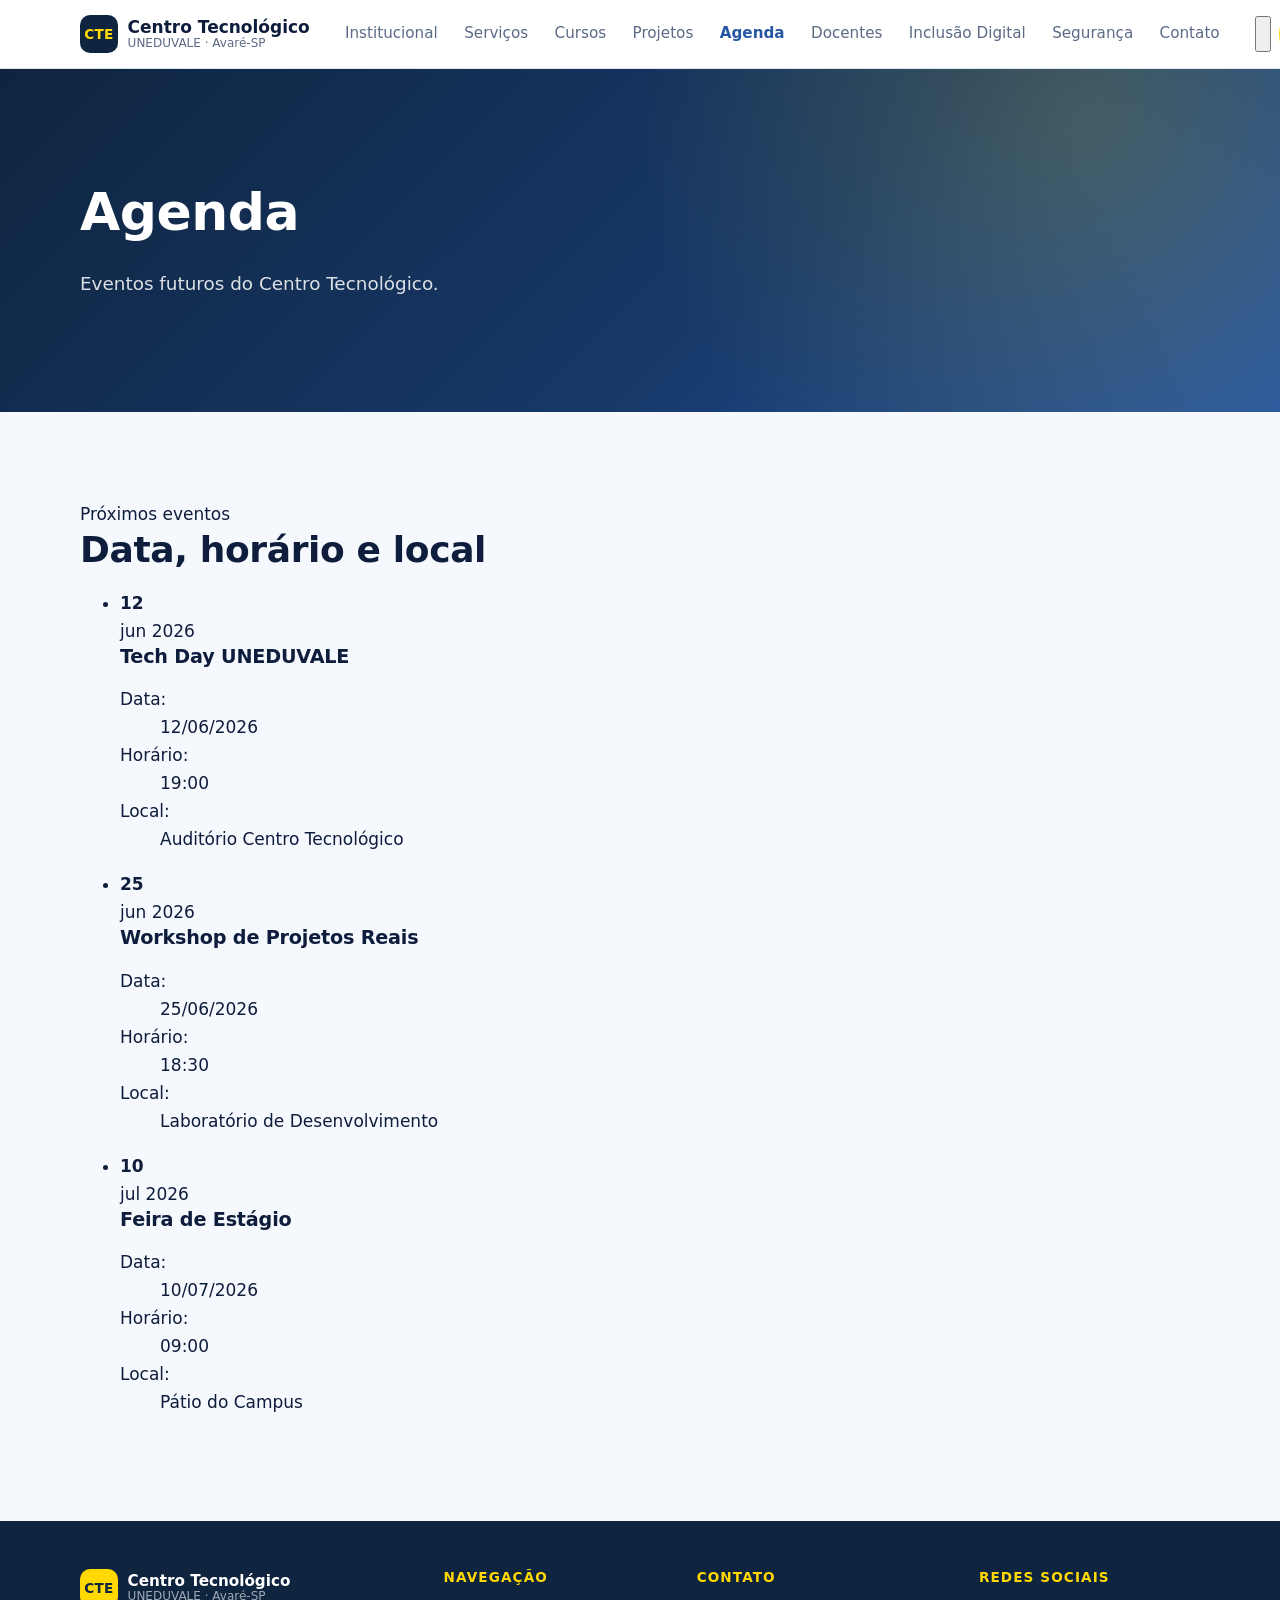
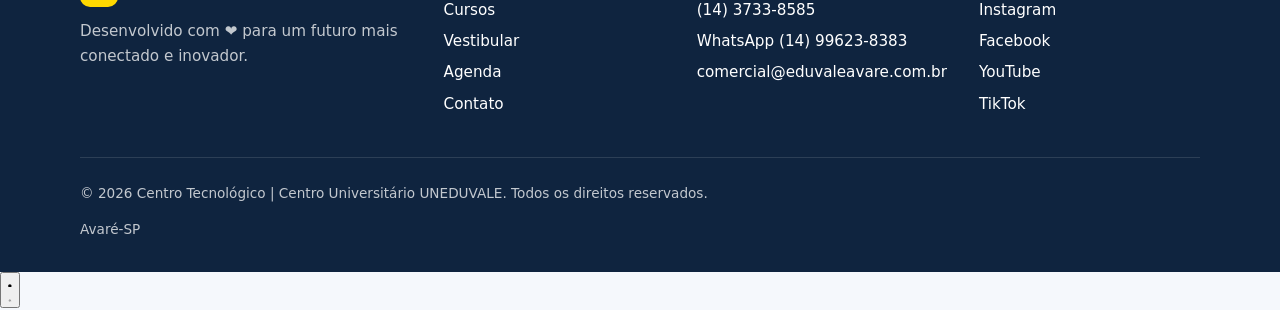
==== commit c46813ec: "Restaura o conteúdo original das páginas Volta os textos, seções e números do commit 68fc398 que tin" ====
--- a/agenda.html
+++ b/agenda.html
@@ -4,94 +4,113 @@
   <meta charset="UTF-8" />
   <meta name="viewport" content="width=device-width, initial-scale=1.0" />
   <title>Agenda | Centro Tecnológico UNEDUVALE</title>
-  <meta name="description" content="Próximos eventos do Centro Tecnológico UNEDUVALE." />
+  <meta name="description" content="Eventos futuros do Centro Tecnológico UNEDUVALE." />
   <meta name="theme-color" content="#0f243f" />
   <script>
     (function () {
-      document.documentElement.classList.add('js');
-      var t = null;
+      var d = document.documentElement, t = null;
+      d.classList.add('js');
       try { t = localStorage.getItem('theme'); } catch (e) {}
       if (!t) t = window.matchMedia('(prefers-color-scheme: dark)').matches ? 'dark' : 'light';
-      document.documentElement.dataset.theme = t;
+      d.dataset.theme = t;
     })();
   </script>
   <link rel="preconnect" href="https://fonts.googleapis.com" />
   <link rel="preconnect" href="https://fonts.gstatic.com" crossorigin />
-  <link href="https://fonts.googleapis.com/css2?family=Outfit:wght@400;500;600;700&display=swap" rel="stylesheet" />
+  <link href="https://fonts.googleapis.com/css2?family=Bricolage+Grotesque:opsz,wght@12..96,500..800&family=Instrument+Sans:wght@400..700&display=swap" rel="stylesheet" />
   <link rel="stylesheet" href="styles.css" />
   <script src="app.js" defer></script>
 </head>
 <body>
   <a class="skip-link" href="#conteudo">Pular para o conteúdo</a>
+  <div class="read-progress" aria-hidden="true"></div>
 
   <header class="site-header">
     <div class="container header-inner">
-      <a href="index.html" class="brand" aria-label="Centro Tecnológico UNEDUVALE — página inicial">
+      <a href="index.html" class="brand" aria-label="Centro Tecnológico UNEDUVALE, página inicial">
           <span class="brand-mark" aria-hidden="true">CTE</span>
           <span>Centro Tecnológico<small>UNEDUVALE · Avaré-SP</small></span>
         </a>
 
       <nav class="main-nav" id="mainNav" aria-label="Principal">
-          <a href="index.html">Início</a>
-          <a href="cursos.html">Cursos</a>
-          <a href="projetos.html">Projetos</a>
-          <a href="agenda.html" aria-current="page">Agenda</a>
-          <a href="docentes.html">Docentes</a>
-          <a href="inclusao.html">Inclusão Digital</a>
-          <a href="seguranca.html">Segurança</a>
-          <a href="contato.html">Contato</a>
+        <a href="index.html#sobre">Institucional</a>
+        <a href="index.html#solucoes">Serviços</a>
+        <a href="cursos.html">Cursos</a>
+        <a href="projetos.html">Projetos</a>
+        <a href="agenda.html" aria-current="page">Agenda</a>
+        <a href="docentes.html">Docentes</a>
+        <a href="inclusao.html">Inclusão Digital</a>
+        <a href="seguranca.html">Segurança</a>
+        <a href="contato.html">Contato</a>
       </nav>
 
       <div class="header-actions">
-        <button type="button" class="icon-btn theme-toggle" aria-label="Alternar tema">
-          <svg class="icon-moon" viewBox="0 0 24 24" fill="none" stroke="currentColor" stroke-width="2" stroke-linecap="round" stroke-linejoin="round" aria-hidden="true"><path d="M21 12.8A9 9 0 1 1 11.2 3a7 7 0 0 0 9.8 9.8z"/></svg>
-          <svg class="icon-sun" viewBox="0 0 24 24" fill="none" stroke="currentColor" stroke-width="2" stroke-linecap="round" aria-hidden="true"><circle cx="12" cy="12" r="4"/><path d="M12 2v2M12 20v2M4.9 4.9l1.4 1.4M17.7 17.7l1.4 1.4M2 12h2M20 12h2M4.9 19.1l1.4-1.4M17.7 6.3l1.4-1.4"/></svg>
+        <button type="button" class="theme-switch" aria-label="Alternar tema">
+          <span class="thumb">
+            <svg class="icon-sun" viewBox="0 0 24 24" fill="none" stroke="currentColor" stroke-width="2.4" stroke-linecap="round" aria-hidden="true"><circle cx="12" cy="12" r="4"/><path d="M12 2v2M12 20v2M4.9 4.9l1.4 1.4M17.7 17.7l1.4 1.4M2 12h2M20 12h2M4.9 19.1l1.4-1.4M17.7 6.3l1.4-1.4"/></svg>
+            <svg class="icon-moon" viewBox="0 0 24 24" fill="currentColor" aria-hidden="true"><path d="M21 12.8A9 9 0 1 1 11.2 3a7 7 0 0 0 9.8 9.8z"/></svg>
+          </span>
         </button>
         <a class="btn btn-primary btn-sm" href="vestibular.html">Inscreva-se</a>
-        <button type="button" class="icon-btn menu-toggle" aria-controls="mainNav" aria-expanded="false" aria-label="Abrir menu">
-          <svg viewBox="0 0 24 24" fill="none" stroke="currentColor" stroke-width="2" stroke-linecap="round" aria-hidden="true"><path d="M4 6h16M4 12h16M4 18h16"/></svg>
+        <button type="button" class="menu-toggle" aria-controls="mainNav" aria-expanded="false" aria-label="Abrir menu">
+          <span class="bars" aria-hidden="true"><span></span><span></span><span></span></span>
         </button>
       </div>
     </div>
   </header>
+  <div class="nav-overlay" aria-hidden="true"></div>
 
   <main id="conteudo">
-<section class="hero hero-sm">
-      <div class="container">
-        <span class="eyebrow">Agenda</span>
-        <h1>Eventos</h1>
-        <p>Palestras, workshops e oportunidades no Centro Tecnológico.</p>
+<section class="hero page-hero">
+      <span class="blob blob-1" aria-hidden="true"></span>
+      <span class="blob blob-3" aria-hidden="true"></span>
+      <div class="container hero-in">
+        <h1>Agenda</h1>
+        <p class="hero-subtitle">Eventos futuros do Centro Tecnológico.</p>
       </div>
     </section>
 
     <section class="section">
       <div class="container">
-        <div class="grid">
-          <article class="card reveal">
-            <h3>Tech Day UNEDUVALE</h3>
-            <dl class="meta">
-              <div><dt>Data:</dt><dd><time datetime="2026-06-12T19:00">12/06/2026</time></dd></div>
-              <div><dt>Horário:</dt><dd>19h00</dd></div>
-              <div><dt>Local:</dt><dd>Auditório do Centro Tecnológico</dd></div>
-            </dl>
-          </article>
-          <article class="card reveal">
-            <h3>Workshop de Projetos Reais</h3>
-            <dl class="meta">
-              <div><dt>Data:</dt><dd><time datetime="2026-06-25T18:30">25/06/2026</time></dd></div>
-              <div><dt>Horário:</dt><dd>18h30</dd></div>
-              <div><dt>Local:</dt><dd>Laboratório de Desenvolvimento</dd></div>
-            </dl>
-          </article>
-          <article class="card reveal">
-            <h3>Feira de Estágio</h3>
-            <dl class="meta">
-              <div><dt>Data:</dt><dd><time datetime="2026-07-10T09:00">10/07/2026</time></dd></div>
-              <div><dt>Horário:</dt><dd>09h00</dd></div>
-              <div><dt>Local:</dt><dd>Pátio do campus</dd></div>
-            </dl>
-          </article>
+        <div class="heading  reveal">
+          <span class="kicker">Próximos eventos</span>
+          <h2>Data, horário e local</h2>
         </div>
+        <ul class="events" data-stagger>
+          <li class="event">
+            <time class="event-date" datetime="2026-06-12T19:00"><span><strong>12</strong><br />jun 2026</span></time>
+            <div>
+              <h3>Tech Day UNEDUVALE</h3>
+              <dl class="event-meta">
+                <div><dt>Data:</dt><dd>12/06/2026</dd></div>
+                <div><dt>Horário:</dt><dd>19:00</dd></div>
+                <div><dt>Local:</dt><dd>Auditório Centro Tecnológico</dd></div>
+              </dl>
+            </div>
+          </li>
+          <li class="event">
+            <time class="event-date" datetime="2026-06-25T18:30"><span><strong>25</strong><br />jun 2026</span></time>
+            <div>
+              <h3>Workshop de Projetos Reais</h3>
+              <dl class="event-meta">
+                <div><dt>Data:</dt><dd>25/06/2026</dd></div>
+                <div><dt>Horário:</dt><dd>18:30</dd></div>
+                <div><dt>Local:</dt><dd>Laboratório de Desenvolvimento</dd></div>
+              </dl>
+            </div>
+          </li>
+          <li class="event">
+            <time class="event-date" datetime="2026-07-10T09:00"><span><strong>10</strong><br />jul 2026</span></time>
+            <div>
+              <h3>Feira de Estágio</h3>
+              <dl class="event-meta">
+                <div><dt>Data:</dt><dd>10/07/2026</dd></div>
+                <div><dt>Horário:</dt><dd>09:00</dd></div>
+                <div><dt>Local:</dt><dd>Pátio do Campus</dd></div>
+              </dl>
+            </div>
+          </li>
+        </ul>
       </div>
     </section>
   </main>
@@ -100,11 +119,11 @@
     <div class="container">
       <div class="footer-grid">
         <div>
-          <a href="index.html" class="brand" aria-label="Centro Tecnológico UNEDUVALE — página inicial">
+          <a href="index.html" class="brand" aria-label="Centro Tecnológico UNEDUVALE, página inicial">
           <span class="brand-mark" aria-hidden="true">CTE</span>
           <span>Centro Tecnológico<small>UNEDUVALE · Avaré-SP</small></span>
         </a>
-          <p>Polo de tecnologia do Centro Universitário UNEDUVALE, dedicado ao curso de Análise e Desenvolvimento de Sistemas.</p>
+          <p>Desenvolvido com ❤️ para um futuro mais conectado e inovador.</p>
         </div>
         <nav aria-label="Rodapé">
           <h2>Navegação</h2>
@@ -133,8 +152,16 @@
           </ul>
         </div>
       </div>
-      <p class="footer-bottom">&copy; <span data-year>2026</span> Centro Tecnológico · Centro Universitário UNEDUVALE. Todos os direitos reservados.</p>
+      <div class="footer-bottom">
+        <p>&copy; 2026 Centro Tecnológico | Centro Universitário UNEDUVALE. Todos os direitos reservados.</p>
+        <p>Avaré-SP</p>
+      </div>
     </div>
   </footer>
+
+  <button type="button" class="to-top" aria-label="Voltar ao topo">
+    <svg class="ring" viewBox="0 0 50 50" aria-hidden="true"><circle cx="25" cy="25" r="23"/></svg>
+    <svg viewBox="0 0 24 24" fill="none" stroke="currentColor" stroke-width="1.8" stroke-linecap="round" stroke-linejoin="round" aria-hidden="true"><path d="M12 19V5M5 12l7-7 7 7"/></svg>
+  </button>
 </body>
 </html>
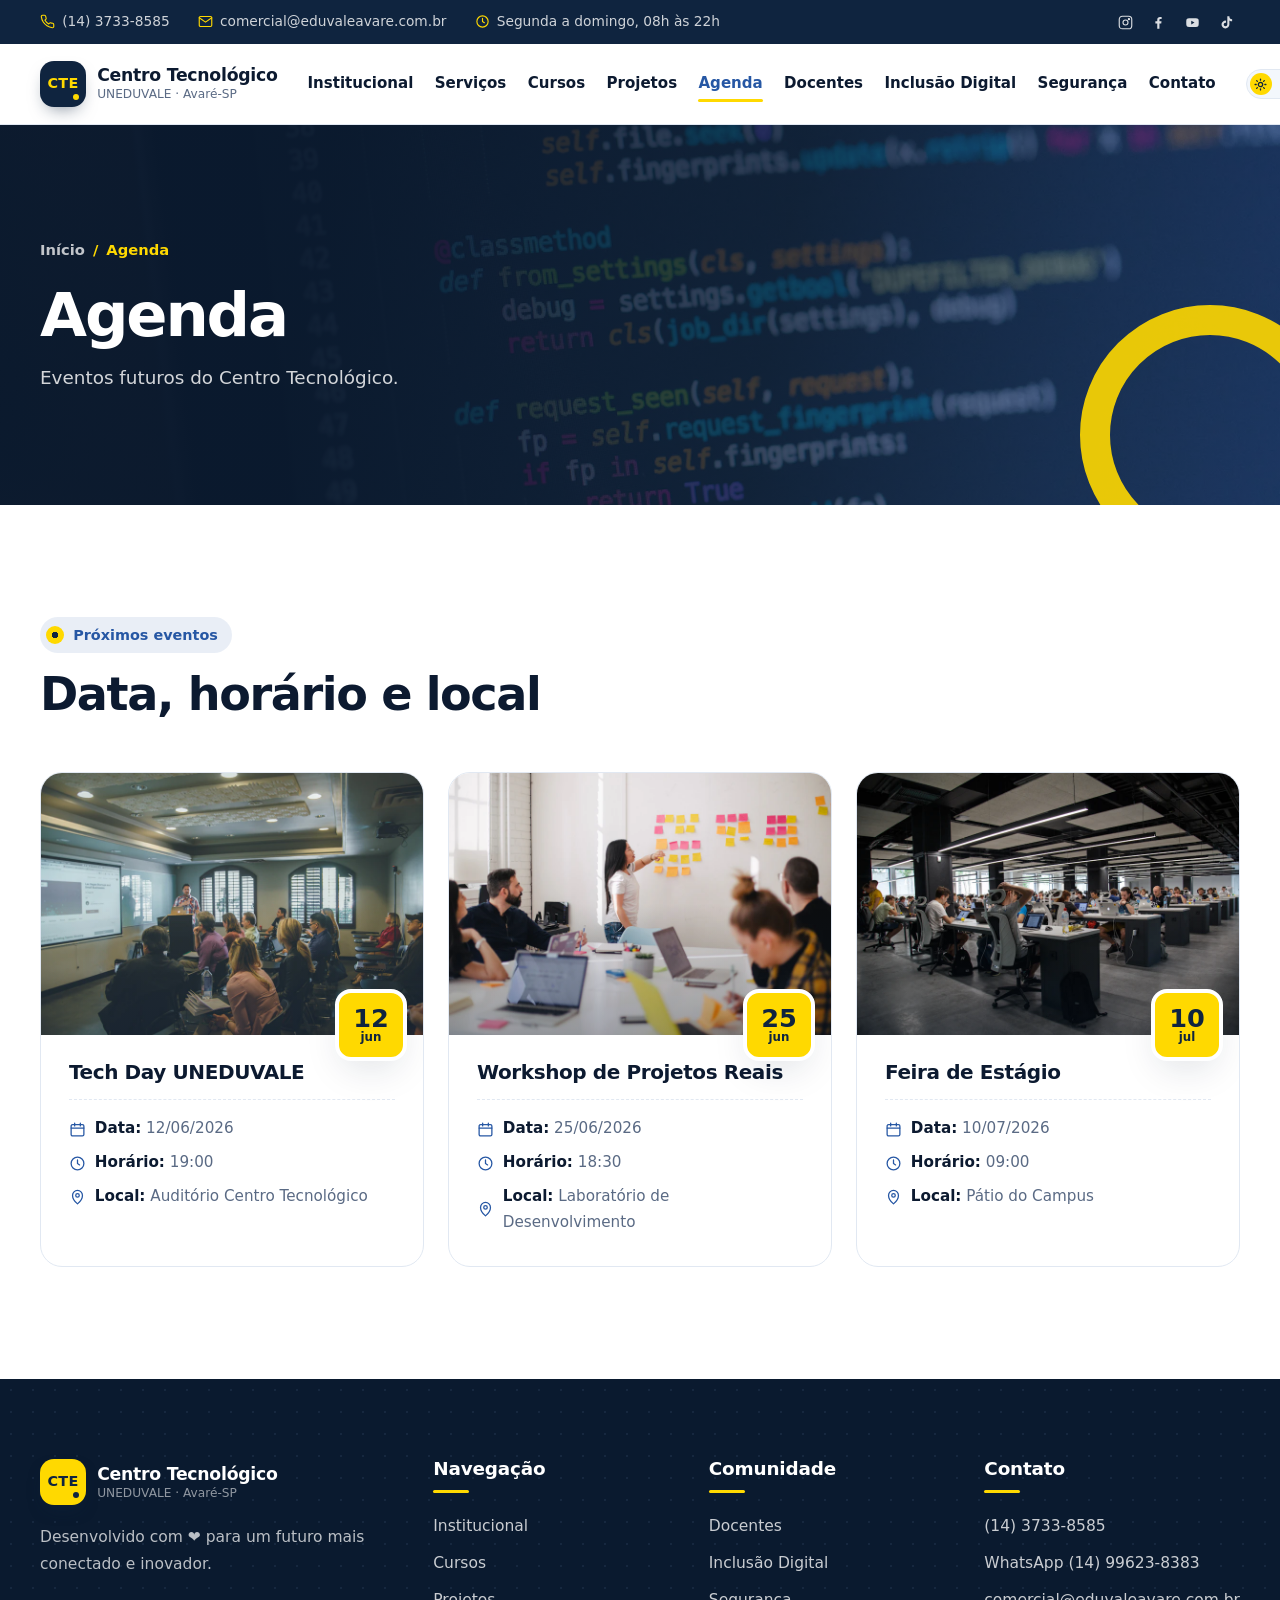
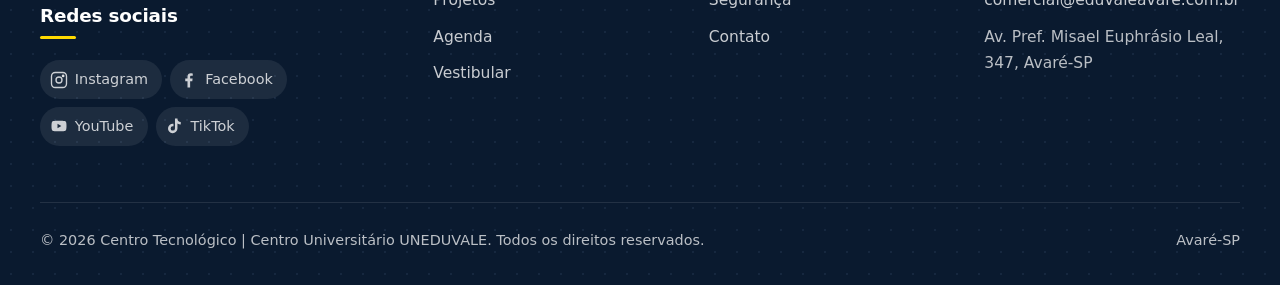
==== commit 47a78f24: "Novo layout no estilo template profissional - Barra superior com contatos e redes; cabeçalho branco " ====
--- a/agenda.html
+++ b/agenda.html
@@ -24,6 +24,17 @@
 <body>
   <a class="skip-link" href="#conteudo">Pular para o conteúdo</a>
   <div class="read-progress" aria-hidden="true"></div>
+
+  <div class="topbar">
+    <div class="container topbar-inner">
+      <ul class="topbar-info">
+        <li><a href="tel:+551437338585"><svg viewBox="0 0 24 24" fill="none" stroke="currentColor" stroke-width="1.8" stroke-linecap="round" stroke-linejoin="round" aria-hidden="true"><path d="M22 16.9v3a2 2 0 0 1-2.2 2 19.8 19.8 0 0 1-8.6-3.1 19.5 19.5 0 0 1-6-6A19.8 19.8 0 0 1 2.1 4.2 2 2 0 0 1 4.1 2h3a2 2 0 0 1 2 1.7c.1 1 .4 1.9.7 2.8a2 2 0 0 1-.5 2.1L8 9.9a16 16 0 0 0 6 6l1.3-1.3a2 2 0 0 1 2.1-.4c.9.3 1.8.6 2.8.7a2 2 0 0 1 1.7 2z"/></svg> (14) 3733-8585</a></li>
+        <li><a href="mailto:comercial@eduvaleavare.com.br"><svg viewBox="0 0 24 24" fill="none" stroke="currentColor" stroke-width="1.8" stroke-linecap="round" stroke-linejoin="round" aria-hidden="true"><rect x="2" y="4" width="20" height="16" rx="2"/><path d="M22 6l-10 7L2 6"/></svg> comercial@eduvaleavare.com.br</a></li>
+        <li><svg viewBox="0 0 24 24" fill="none" stroke="currentColor" stroke-width="1.8" stroke-linecap="round" stroke-linejoin="round" aria-hidden="true"><circle cx="12" cy="12" r="9"/><path d="M12 7v5l3 2"/></svg> Segunda a domingo, 08h às 22h</li>
+      </ul>
+      <div class="topbar-social"><a href="https://www.instagram.com/uneduvale" target="_blank" rel="noopener" aria-label="Instagram UNEDUVALE"><svg viewBox="0 0 24 24" fill="none" stroke="currentColor" stroke-width="1.8" stroke-linecap="round" stroke-linejoin="round" aria-hidden="true"><rect x="2" y="2" width="20" height="20" rx="5"/><circle cx="12" cy="12" r="4"/><circle cx="17.5" cy="6.5" r="1" fill="currentColor"/></svg></a><a href="https://www.facebook.com/uneduvale" target="_blank" rel="noopener" aria-label="Facebook UNEDUVALE"><svg viewBox="0 0 24 24" aria-hidden="true"><path fill="currentColor" d="M13.5 22v-8.5h2.9l.4-3.4h-3.3V7.9c0-1 .3-1.6 1.7-1.6h1.8V3.2a24 24 0 0 0-2.6-.1c-2.6 0-4.4 1.6-4.4 4.5v2.5H7v3.4h3v8.5h3.5Z"/></svg></a><a href="https://www.youtube.com/@uneduvale" target="_blank" rel="noopener" aria-label="Youtube UNEDUVALE"><svg viewBox="0 0 24 24" aria-hidden="true"><path fill="currentColor" d="M21.6 7.2a2.5 2.5 0 0 0-1.8-1.8C18.3 5 12 5 12 5s-6.3 0-7.8.4A2.5 2.5 0 0 0 2.4 7.2C2 8.7 2 12 2 12s0 3.3.4 4.8a2.5 2.5 0 0 0 1.8 1.8C5.7 19 12 19 12 19s6.3 0 7.8-.4a2.5 2.5 0 0 0 1.8-1.8c.4-1.5.4-4.8.4-4.8s0-3.3-.4-4.8ZM10 15V9l5.2 3L10 15Z"/></svg></a><a href="https://www.tiktok.com/@uneduvale" target="_blank" rel="noopener" aria-label="Tiktok UNEDUVALE"><svg viewBox="0 0 24 24" aria-hidden="true"><path fill="currentColor" d="M16.6 2h-3.3v13.2a2.9 2.9 0 1 1-2.9-2.9c.3 0 .6 0 .9.1V9a6.3 6.3 0 1 0 5.3 6.2V8.6a8 8 0 0 0 4.4 1.4V6.7A4.6 4.6 0 0 1 16.6 2Z"/></svg></a></div>
+    </div>
+  </div>
 
   <header class="site-header">
     <div class="container header-inner">
@@ -61,12 +72,11 @@
   <div class="nav-overlay" aria-hidden="true"></div>
 
   <main id="conteudo">
-<section class="hero page-hero">
-      <span class="blob blob-1" aria-hidden="true"></span>
-      <span class="blob blob-3" aria-hidden="true"></span>
+<section class="page-hero">
       <div class="container hero-in">
+        <ol class="breadcrumb"><li><a href="index.html">Início</a></li><li aria-current="page">Agenda</li></ol>
         <h1>Agenda</h1>
-        <p class="hero-subtitle">Eventos futuros do Centro Tecnológico.</p>
+        <p>Eventos futuros do Centro Tecnológico.</p>
       </div>
     </section>
 
@@ -76,41 +86,50 @@
           <span class="kicker">Próximos eventos</span>
           <h2>Data, horário e local</h2>
         </div>
-        <ul class="events" data-stagger>
-          <li class="event">
-            <time class="event-date" datetime="2026-06-12T19:00"><span><strong>12</strong><br />jun 2026</span></time>
-            <div>
+        <div class="grid grid-3" data-stagger>
+          <article class="card img-card lift">
+            <figure class="media">
+              <span class="crop"><img src="assets/img/evento-techday.webp" alt="" loading="lazy" decoding="async" /></span>
+              <time class="date-badge" datetime="2026-06-12T19:00"><span><strong>12</strong>jun</span></time>
+            </figure>
+            <div class="body">
               <h3>Tech Day UNEDUVALE</h3>
-              <dl class="event-meta">
-                <div><dt>Data:</dt><dd>12/06/2026</dd></div>
-                <div><dt>Horário:</dt><dd>19:00</dd></div>
-                <div><dt>Local:</dt><dd>Auditório Centro Tecnológico</dd></div>
-              </dl>
+              <ul class="meta-list">
+                <li><svg viewBox="0 0 24 24" fill="none" stroke="currentColor" stroke-width="1.8" stroke-linecap="round" stroke-linejoin="round" aria-hidden="true"><rect x="3" y="5" width="18" height="16" rx="2"/><path d="M16 3v4M8 3v4M3 10h18"/></svg> <span><strong>Data:</strong> 12/06/2026</span></li>
+                <li><svg viewBox="0 0 24 24" fill="none" stroke="currentColor" stroke-width="1.8" stroke-linecap="round" stroke-linejoin="round" aria-hidden="true"><circle cx="12" cy="12" r="9"/><path d="M12 7v5l3 2"/></svg> <span><strong>Horário:</strong> 19:00</span></li>
+                <li><svg viewBox="0 0 24 24" fill="none" stroke="currentColor" stroke-width="1.8" stroke-linecap="round" stroke-linejoin="round" aria-hidden="true"><path d="M12 21s7-6.1 7-12a7 7 0 0 0-14 0c0 5.9 7 12 7 12z"/><circle cx="12" cy="9" r="2.5"/></svg> <span><strong>Local:</strong> Auditório Centro Tecnológico</span></li>
+              </ul>
             </div>
-          </li>
-          <li class="event">
-            <time class="event-date" datetime="2026-06-25T18:30"><span><strong>25</strong><br />jun 2026</span></time>
-            <div>
+          </article>
+          <article class="card img-card lift">
+            <figure class="media">
+              <span class="crop"><img src="assets/img/evento-workshop.webp" alt="" loading="lazy" decoding="async" /></span>
+              <time class="date-badge" datetime="2026-06-25T18:30"><span><strong>25</strong>jun</span></time>
+            </figure>
+            <div class="body">
               <h3>Workshop de Projetos Reais</h3>
-              <dl class="event-meta">
-                <div><dt>Data:</dt><dd>25/06/2026</dd></div>
-                <div><dt>Horário:</dt><dd>18:30</dd></div>
-                <div><dt>Local:</dt><dd>Laboratório de Desenvolvimento</dd></div>
-              </dl>
+              <ul class="meta-list">
+                <li><svg viewBox="0 0 24 24" fill="none" stroke="currentColor" stroke-width="1.8" stroke-linecap="round" stroke-linejoin="round" aria-hidden="true"><rect x="3" y="5" width="18" height="16" rx="2"/><path d="M16 3v4M8 3v4M3 10h18"/></svg> <span><strong>Data:</strong> 25/06/2026</span></li>
+                <li><svg viewBox="0 0 24 24" fill="none" stroke="currentColor" stroke-width="1.8" stroke-linecap="round" stroke-linejoin="round" aria-hidden="true"><circle cx="12" cy="12" r="9"/><path d="M12 7v5l3 2"/></svg> <span><strong>Horário:</strong> 18:30</span></li>
+                <li><svg viewBox="0 0 24 24" fill="none" stroke="currentColor" stroke-width="1.8" stroke-linecap="round" stroke-linejoin="round" aria-hidden="true"><path d="M12 21s7-6.1 7-12a7 7 0 0 0-14 0c0 5.9 7 12 7 12z"/><circle cx="12" cy="9" r="2.5"/></svg> <span><strong>Local:</strong> Laboratório de Desenvolvimento</span></li>
+              </ul>
             </div>
-          </li>
-          <li class="event">
-            <time class="event-date" datetime="2026-07-10T09:00"><span><strong>10</strong><br />jul 2026</span></time>
-            <div>
+          </article>
+          <article class="card img-card lift">
+            <figure class="media">
+              <span class="crop"><img src="assets/img/evento-feira.webp" alt="" loading="lazy" decoding="async" /></span>
+              <time class="date-badge" datetime="2026-07-10T09:00"><span><strong>10</strong>jul</span></time>
+            </figure>
+            <div class="body">
               <h3>Feira de Estágio</h3>
-              <dl class="event-meta">
-                <div><dt>Data:</dt><dd>10/07/2026</dd></div>
-                <div><dt>Horário:</dt><dd>09:00</dd></div>
-                <div><dt>Local:</dt><dd>Pátio do Campus</dd></div>
-              </dl>
+              <ul class="meta-list">
+                <li><svg viewBox="0 0 24 24" fill="none" stroke="currentColor" stroke-width="1.8" stroke-linecap="round" stroke-linejoin="round" aria-hidden="true"><rect x="3" y="5" width="18" height="16" rx="2"/><path d="M16 3v4M8 3v4M3 10h18"/></svg> <span><strong>Data:</strong> 10/07/2026</span></li>
+                <li><svg viewBox="0 0 24 24" fill="none" stroke="currentColor" stroke-width="1.8" stroke-linecap="round" stroke-linejoin="round" aria-hidden="true"><circle cx="12" cy="12" r="9"/><path d="M12 7v5l3 2"/></svg> <span><strong>Horário:</strong> 09:00</span></li>
+                <li><svg viewBox="0 0 24 24" fill="none" stroke="currentColor" stroke-width="1.8" stroke-linecap="round" stroke-linejoin="round" aria-hidden="true"><path d="M12 21s7-6.1 7-12a7 7 0 0 0-14 0c0 5.9 7 12 7 12z"/><circle cx="12" cy="9" r="2.5"/></svg> <span><strong>Local:</strong> Pátio do Campus</span></li>
+              </ul>
             </div>
-          </li>
-        </ul>
+          </article>
+        </div>
       </div>
     </section>
   </main>
@@ -124,13 +143,25 @@
           <span>Centro Tecnológico<small>UNEDUVALE · Avaré-SP</small></span>
         </a>
           <p>Desenvolvido com ❤️ para um futuro mais conectado e inovador.</p>
+          <h2 class="footer-social-title">Redes sociais</h2>
+          <ul class="footer-social"><li><a href="https://www.instagram.com/uneduvale" target="_blank" rel="noopener"><svg viewBox="0 0 24 24" fill="none" stroke="currentColor" stroke-width="1.8" stroke-linecap="round" stroke-linejoin="round" aria-hidden="true"><rect x="2" y="2" width="20" height="20" rx="5"/><circle cx="12" cy="12" r="4"/><circle cx="17.5" cy="6.5" r="1" fill="currentColor"/></svg><span>Instagram</span></a></li><li><a href="https://www.facebook.com/uneduvale" target="_blank" rel="noopener"><svg viewBox="0 0 24 24" aria-hidden="true"><path fill="currentColor" d="M13.5 22v-8.5h2.9l.4-3.4h-3.3V7.9c0-1 .3-1.6 1.7-1.6h1.8V3.2a24 24 0 0 0-2.6-.1c-2.6 0-4.4 1.6-4.4 4.5v2.5H7v3.4h3v8.5h3.5Z"/></svg><span>Facebook</span></a></li><li><a href="https://www.youtube.com/@uneduvale" target="_blank" rel="noopener"><svg viewBox="0 0 24 24" aria-hidden="true"><path fill="currentColor" d="M21.6 7.2a2.5 2.5 0 0 0-1.8-1.8C18.3 5 12 5 12 5s-6.3 0-7.8.4A2.5 2.5 0 0 0 2.4 7.2C2 8.7 2 12 2 12s0 3.3.4 4.8a2.5 2.5 0 0 0 1.8 1.8C5.7 19 12 19 12 19s6.3 0 7.8-.4a2.5 2.5 0 0 0 1.8-1.8c.4-1.5.4-4.8.4-4.8s0-3.3-.4-4.8ZM10 15V9l5.2 3L10 15Z"/></svg><span>YouTube</span></a></li><li><a href="https://www.tiktok.com/@uneduvale" target="_blank" rel="noopener"><svg viewBox="0 0 24 24" aria-hidden="true"><path fill="currentColor" d="M16.6 2h-3.3v13.2a2.9 2.9 0 1 1-2.9-2.9c.3 0 .6 0 .9.1V9a6.3 6.3 0 1 0 5.3 6.2V8.6a8 8 0 0 0 4.4 1.4V6.7A4.6 4.6 0 0 1 16.6 2Z"/></svg><span>TikTok</span></a></li></ul>
         </div>
         <nav aria-label="Rodapé">
           <h2>Navegação</h2>
           <ul>
+            <li><a href="index.html#sobre">Institucional</a></li>
             <li><a href="cursos.html">Cursos</a></li>
+            <li><a href="projetos.html">Projetos</a></li>
+            <li><a href="agenda.html">Agenda</a></li>
             <li><a href="vestibular.html">Vestibular</a></li>
-            <li><a href="agenda.html">Agenda</a></li>
+          </ul>
+        </nav>
+        <nav aria-label="Mais páginas">
+          <h2>Comunidade</h2>
+          <ul>
+            <li><a href="docentes.html">Docentes</a></li>
+            <li><a href="inclusao.html">Inclusão Digital</a></li>
+            <li><a href="seguranca.html">Segurança</a></li>
             <li><a href="contato.html">Contato</a></li>
           </ul>
         </nav>
@@ -140,15 +171,7 @@
             <li><a href="tel:+551437338585">(14) 3733-8585</a></li>
             <li><a href="https://wa.me/5514996238383" target="_blank" rel="noopener">WhatsApp (14) 99623-8383</a></li>
             <li><a href="mailto:comercial@eduvaleavare.com.br">comercial@eduvaleavare.com.br</a></li>
-          </ul>
-        </div>
-        <div>
-          <h2>Redes sociais</h2>
-          <ul>
-            <li><a href="https://www.instagram.com/uneduvale" target="_blank" rel="noopener">Instagram</a></li>
-            <li><a href="https://www.facebook.com/uneduvale" target="_blank" rel="noopener">Facebook</a></li>
-            <li><a href="https://www.youtube.com/@uneduvale" target="_blank" rel="noopener">YouTube</a></li>
-            <li><a href="https://www.tiktok.com/@uneduvale" target="_blank" rel="noopener">TikTok</a></li>
+            <li>Av. Pref. Misael Euphrásio Leal, 347, Avaré-SP</li>
           </ul>
         </div>
       </div>
--- a/styles.css
+++ b/styles.css
@@ -1,35 +1,54 @@
 /* =========================================================
-   Centro Tecnológico UNEDUVALE — estilos
+   Centro Tecnológico UNEDUVALE
+   Tipografia: Bricolage Grotesque (títulos) + Instrument Sans (texto)
+   Cores da marca: azul-marinho #0f243f, azul #2657a4, amarelo #ffd900
    ========================================================= */
 
 :root {
   --navy: #0f243f;
+  --navy-2: #173a6b;
+  --navy-3: #0a1a2f;
   --blue: #2657a4;
+  --sky: #a5c7ff;
   --yellow: #ffd900;
 
-  --bg: #f5f8fc;
+  --bg: #ffffff;
+  --soft: #f3f7fc;
   --surface: #ffffff;
-  --text: #0f1d3d;
-  --muted: #5b6a86;
-  --border: #dde5f0;
+  --ink: #0c1a30;
+  --muted: #5a6a84;
+  --line: #e1e8f2;
   --accent: var(--blue);
 
-  --radius: 14px;
-  --shadow: 0 1px 2px rgba(15, 36, 63, 0.06), 0 8px 24px rgba(15, 36, 63, 0.06);
-  --container: 1120px;
-  --header-h: 68px;
+  --font-display: "Bricolage Grotesque", "Segoe UI", system-ui, sans-serif;
+  --font-body: "Instrument Sans", "Segoe UI", system-ui, sans-serif;
+
+  --r-xl: 32px;
+  --r-lg: 22px;
+  --r-md: 16px;
+  --r-sm: 10px;
+  --shadow-sm: 0 2px 6px rgba(15, 36, 63, 0.06);
+  --shadow: 0 14px 40px -12px rgba(15, 36, 63, 0.18);
+  --shadow-lg: 0 30px 60px -18px rgba(15, 36, 63, 0.3);
+
+  --ease: cubic-bezier(0.22, 1, 0.36, 1);
+  --container: 1200px;
+  --header-h: 80px;
 
   color-scheme: light;
 }
 
 :root[data-theme="dark"] {
-  --bg: #0b1424;
-  --surface: #121f36;
-  --text: #e8eefb;
-  --muted: #9fb0cf;
-  --border: #22345a;
-  --accent: #7fa8ec;
-  --shadow: 0 1px 2px rgba(0, 0, 0, 0.3), 0 8px 24px rgba(0, 0, 0, 0.25);
+  --bg: #0a1526;
+  --soft: #0e1c33;
+  --surface: #12223d;
+  --ink: #e9f0fc;
+  --muted: #9cb0d0;
+  --line: #213760;
+  --accent: var(--sky);
+  --shadow-sm: 0 2px 6px rgba(0, 0, 0, 0.3);
+  --shadow: 0 14px 40px -12px rgba(0, 0, 0, 0.55);
+  --shadow-lg: 0 30px 60px -18px rgba(0, 0, 0, 0.7);
 
   color-scheme: dark;
 }
@@ -44,17 +63,28 @@
 
 html {
   scroll-behavior: smooth;
-  scroll-padding-top: calc(var(--header-h) + 16px);
+  scroll-padding-top: calc(var(--header-h) + 12px);
 }
 
 body {
   margin: 0;
-  font-family: "Outfit", system-ui, -apple-system, "Segoe UI", sans-serif;
+  font-family: var(--font-body);
   font-size: 1.0625rem;
-  line-height: 1.65;
-  color: var(--text);
+  line-height: 1.7;
+  color: var(--ink);
   background: var(--bg);
   -webkit-font-smoothing: antialiased;
+  transition: background-color 0.4s var(--ease), color 0.4s var(--ease);
+}
+
+body.menu-open {
+  overflow: hidden;
+}
+
+img {
+  display: block;
+  max-width: 100%;
+  height: auto;
 }
 
 h1,
@@ -62,17 +92,21 @@
 h3,
 h4 {
   margin: 0 0 0.5em;
-  line-height: 1.2;
+  font-family: var(--font-display);
   font-weight: 700;
-  letter-spacing: -0.01em;
-}
-
-h1 { font-size: clamp(2rem, 5vw, 3.25rem); }
-h2 { font-size: clamp(1.6rem, 3.2vw, 2.25rem); }
-h3 { font-size: 1.2rem; }
+  line-height: 1.12;
+  letter-spacing: -0.02em;
+  text-wrap: balance;
+}
+
+h1 { font-size: clamp(2.4rem, 5vw, 4.1rem); font-weight: 800; letter-spacing: -0.035em; }
+h2 { font-size: clamp(1.9rem, 3.6vw, 2.9rem); font-weight: 800; letter-spacing: -0.03em; }
+h3 { font-size: 1.25rem; }
+h4 { font-size: 1.05rem; }
 
 p {
   margin: 0 0 1em;
+  text-wrap: pretty;
 }
 
 p:last-child {
@@ -81,13 +115,19 @@
 
 a {
   color: var(--accent);
+  text-decoration-thickness: 1px;
   text-underline-offset: 3px;
 }
 
 :focus-visible {
   outline: 3px solid var(--yellow);
-  outline-offset: 2px;
-  border-radius: 4px;
+  outline-offset: 3px;
+  border-radius: 6px;
+}
+
+::selection {
+  background: var(--yellow);
+  color: var(--navy);
 }
 
 .container {
@@ -99,16 +139,96 @@
   position: absolute;
   left: 1rem;
   top: -100px;
-  z-index: 100;
+  z-index: 300;
   padding: 0.6rem 1rem;
+  border-radius: var(--r-sm);
   background: var(--yellow);
   color: var(--navy);
   font-weight: 600;
-  border-radius: 8px;
 }
 
 .skip-link:focus {
   top: 1rem;
+}
+
+.read-progress {
+  position: fixed;
+  inset: 0 0 auto 0;
+  z-index: 200;
+  height: 3px;
+  background: linear-gradient(90deg, var(--yellow), var(--blue));
+  transform: scaleX(0);
+  transform-origin: left;
+}
+
+/* ---------- Barra superior ---------- */
+
+.topbar {
+  background: var(--navy);
+  color: rgba(255, 255, 255, 0.8);
+  font-size: 0.86rem;
+}
+
+.topbar-inner {
+  display: flex;
+  align-items: center;
+  justify-content: space-between;
+  gap: 1rem;
+  min-height: 44px;
+}
+
+.topbar-info {
+  display: flex;
+  flex-wrap: wrap;
+  gap: 0.4rem 1.75rem;
+  margin: 0;
+  padding: 0;
+  list-style: none;
+}
+
+.topbar-info li,
+.topbar-info a {
+  display: inline-flex;
+  align-items: center;
+  gap: 0.45rem;
+  color: inherit;
+  text-decoration: none;
+  transition: color 0.2s;
+}
+
+.topbar-info a:hover {
+  color: var(--yellow);
+}
+
+.topbar svg {
+  width: 15px;
+  height: 15px;
+  color: var(--yellow);
+}
+
+.topbar-social {
+  display: flex;
+  gap: 0.35rem;
+}
+
+.topbar-social a {
+  display: grid;
+  place-items: center;
+  width: 28px;
+  height: 28px;
+  border-radius: 50%;
+  color: rgba(255, 255, 255, 0.85);
+  transition: background-color 0.25s, color 0.25s, transform 0.3s var(--ease);
+}
+
+.topbar-social a svg {
+  color: currentColor;
+}
+
+.topbar-social a:hover {
+  background: var(--yellow);
+  color: var(--navy);
+  transform: translateY(-2px);
 }
 
 /* ---------- Header ---------- */
@@ -116,342 +236,975 @@
 .site-header {
   position: sticky;
   top: 0;
-  z-index: 50;
-  background: var(--surface);
-  border-bottom: 1px solid var(--border);
+  z-index: 100;
+  border-bottom: 1px solid var(--line);
+  transition: box-shadow 0.3s;
+}
+
+/* o fundo desfocado fica numa camada própria para não prender o menu mobile */
+.site-header::before {
+  content: "";
+  position: absolute;
+  inset: 0;
+  z-index: -1;
+  background: color-mix(in srgb, var(--bg) 90%, transparent);
+  backdrop-filter: saturate(160%) blur(14px);
+  -webkit-backdrop-filter: saturate(160%) blur(14px);
+}
+
+.site-header.scrolled {
+  box-shadow: var(--shadow);
 }
 
 .header-inner {
   display: flex;
   align-items: center;
-  gap: 1.5rem;
+  gap: 1.25rem;
   height: var(--header-h);
 }
 
 .brand {
   display: flex;
   align-items: center;
-  gap: 0.6rem;
-  color: var(--text);
+  gap: 0.7rem;
+  flex-shrink: 0;
+  color: var(--ink);
+  font-family: var(--font-display);
+  font-weight: 800;
+  font-size: 1.08rem;
+  line-height: 1.1;
+  letter-spacing: -0.015em;
   text-decoration: none;
-  font-weight: 700;
-  line-height: 1.1;
-  flex-shrink: 0;
 }
 
 .brand-mark {
+  position: relative;
   display: grid;
   place-items: center;
-  width: 38px;
-  height: 38px;
-  border-radius: 10px;
+  width: 46px;
+  height: 46px;
+  border-radius: 14px;
   background: var(--navy);
   color: var(--yellow);
-  font-size: 0.85rem;
+  font-size: 0.9rem;
+  font-weight: 800;
   letter-spacing: 0.02em;
+  box-shadow: 0 8px 18px -8px rgba(15, 36, 63, 0.6);
+  transition: transform 0.45s var(--ease);
+}
+
+.brand-mark::after {
+  content: "";
+  position: absolute;
+  right: 7px;
+  bottom: 7px;
+  width: 6px;
+  height: 6px;
+  border-radius: 50%;
+  background: var(--yellow);
+}
+
+:root[data-theme="dark"] .site-header .brand-mark {
+  background: #1d3a66;
+}
+
+.brand:hover .brand-mark {
+  transform: rotate(-8deg) scale(1.06);
 }
 
 .brand small {
   display: block;
+  margin-top: 3px;
+  font-family: var(--font-body);
   font-weight: 500;
-  font-size: 0.75rem;
+  font-size: 0.76rem;
+  letter-spacing: 0;
   color: var(--muted);
 }
 
 .main-nav {
   display: flex;
-  gap: 0.25rem;
+  gap: 0.1rem;
   margin-left: auto;
 }
 
 .main-nav a {
-  padding: 0.45rem 0.7rem;
-  border-radius: 8px;
-  color: var(--muted);
+  position: relative;
+  padding: 0.5rem 0.62rem;
+  color: var(--ink);
+  font-size: 0.94rem;
+  font-weight: 600;
   text-decoration: none;
-  font-size: 0.95rem;
-  font-weight: 500;
   white-space: nowrap;
-  transition: color 0.2s, background 0.2s;
-}
-
-.main-nav a:hover {
-  color: var(--text);
-  background: var(--bg);
-}
-
+  transition: color 0.25s;
+}
+
+.main-nav a::after {
+  content: "";
+  position: absolute;
+  left: 0.62rem;
+  right: 0.62rem;
+  bottom: 0.15rem;
+  height: 3px;
+  border-radius: 3px;
+  background: var(--yellow);
+  transform: scaleX(0);
+  transform-origin: right;
+  transition: transform 0.4s var(--ease);
+}
+
+.main-nav a:hover,
+.main-nav a.active,
 .main-nav a[aria-current="page"] {
   color: var(--accent);
-  font-weight: 600;
+}
+
+.main-nav a:hover::after,
+.main-nav a.active::after,
+.main-nav a[aria-current="page"]::after {
+  transform: scaleX(1);
+  transform-origin: left;
 }
 
 .header-actions {
   display: flex;
   align-items: center;
-  gap: 0.5rem;
-}
-
-.icon-btn {
+  gap: 0.6rem;
+}
+
+.theme-switch {
+  position: relative;
+  width: 54px;
+  height: 30px;
+  padding: 0;
+  border: 1px solid var(--line);
+  border-radius: 999px;
+  background: var(--soft);
+  cursor: pointer;
+}
+
+.theme-switch .thumb {
+  position: absolute;
+  top: 3px;
+  left: 3px;
   display: grid;
   place-items: center;
-  width: 40px;
-  height: 40px;
-  border: 1px solid var(--border);
-  border-radius: 10px;
-  background: var(--surface);
-  color: var(--text);
-  cursor: pointer;
-}
-
-.icon-btn svg {
-  width: 20px;
-  height: 20px;
-}
-
-.theme-toggle .icon-sun { display: none; }
-:root[data-theme="dark"] .theme-toggle .icon-sun { display: block; }
-:root[data-theme="dark"] .theme-toggle .icon-moon { display: none; }
+  width: 22px;
+  height: 22px;
+  border-radius: 50%;
+  background: var(--yellow);
+  color: var(--navy);
+  transition: transform 0.45s var(--ease), background-color 0.3s;
+}
+
+.theme-switch svg {
+  width: 13px;
+  height: 13px;
+}
+
+.theme-switch .icon-moon { display: none; }
+
+:root[data-theme="dark"] .theme-switch .thumb {
+  transform: translateX(24px) rotate(-30deg);
+  background: var(--sky);
+}
+
+:root[data-theme="dark"] .theme-switch .icon-sun { display: none; }
+:root[data-theme="dark"] .theme-switch .icon-moon { display: block; }
 
 .menu-toggle {
   display: none;
-}
-
-/* ---------- Buttons ---------- */
+  place-items: center;
+  width: 44px;
+  height: 44px;
+  padding: 0;
+  border: 0;
+  border-radius: 12px;
+  background: var(--navy);
+  color: #fff;
+  cursor: pointer;
+}
+
+.menu-toggle .bars {
+  position: relative;
+  width: 18px;
+  height: 12px;
+}
+
+.menu-toggle .bars span {
+  position: absolute;
+  left: 0;
+  width: 100%;
+  height: 2px;
+  border-radius: 2px;
+  background: currentColor;
+  transition: transform 0.35s var(--ease), opacity 0.2s, top 0.35s var(--ease);
+}
+
+.menu-toggle .bars span:nth-child(1) { top: 0; }
+.menu-toggle .bars span:nth-child(2) { top: 5px; width: 70%; }
+.menu-toggle .bars span:nth-child(3) { top: 10px; }
+
+.menu-toggle[aria-expanded="true"] .bars span:nth-child(1) { top: 5px; transform: rotate(45deg); }
+.menu-toggle[aria-expanded="true"] .bars span:nth-child(2) { opacity: 0; }
+.menu-toggle[aria-expanded="true"] .bars span:nth-child(3) { top: 5px; transform: rotate(-45deg); }
+
+/* ---------- Botões (preenchimento animado) ---------- */
 
 .btn {
+  position: relative;
   display: inline-flex;
   align-items: center;
   justify-content: center;
-  gap: 0.5rem;
-  padding: 0.75rem 1.4rem;
+  gap: 0.55rem;
+  padding: 0.95rem 1.7rem;
   border: 2px solid transparent;
   border-radius: 999px;
-  font: inherit;
-  font-weight: 600;
+  font-family: var(--font-body);
   font-size: 0.98rem;
+  font-weight: 700;
+  line-height: 1.2;
+  white-space: nowrap;
   text-decoration: none;
   cursor: pointer;
-  transition: transform 0.15s, background 0.2s, border-color 0.2s;
-}
-
-.btn:hover {
-  transform: translateY(-1px);
+  overflow: hidden;
+  isolation: isolate;
+  transition: color 0.4s var(--ease), border-color 0.4s var(--ease), transform 0.35s var(--ease), box-shadow 0.35s var(--ease);
+}
+
+.btn::before {
+  content: "";
+  position: absolute;
+  inset: -2px;
+  z-index: -1;
+  border-radius: inherit;
+  transform: scaleX(0);
+  transform-origin: right;
+  transition: transform 0.5s var(--ease);
+}
+
+.btn:hover::before {
+  transform: scaleX(1);
+  transform-origin: left;
+}
+
+.btn:active {
+  transform: scale(0.97);
+}
+
+.btn svg {
+  width: 18px;
+  height: 18px;
+  transition: transform 0.4s var(--ease);
+}
+
+.btn:hover svg {
+  transform: translateX(4px);
 }
 
 .btn-primary {
   background: var(--yellow);
   color: var(--navy);
+  box-shadow: 0 10px 24px -10px rgba(255, 217, 0, 0.8);
+}
+
+.btn-primary::before {
+  background: var(--navy);
 }
 
 .btn-primary:hover {
-  background: #ffe433;
-}
-
-.btn-outline {
+  color: #fff;
+}
+
+.btn-dark {
+  background: var(--navy);
+  color: #fff;
+}
+
+.btn-dark::before {
+  background: var(--yellow);
+}
+
+.btn-dark:hover {
+  color: var(--navy);
+}
+
+:root[data-theme="dark"] .btn-dark {
+  background: var(--blue);
+}
+
+.btn-ghost {
   border-color: currentColor;
-  color: inherit;
   background: transparent;
+  color: var(--navy);
+}
+
+.btn-ghost::before {
+  background: var(--navy);
+}
+
+.btn-ghost:hover {
+  border-color: var(--navy);
+  color: #fff;
+}
+
+:root[data-theme="dark"] .btn-ghost {
+  color: #fff;
+}
+
+.on-dark .btn-ghost {
+  color: #fff;
+}
+
+.on-dark .btn-ghost::before {
+  background: #fff;
+}
+
+.on-dark .btn-ghost:hover {
+  border-color: #fff;
+  color: var(--navy);
+}
+
+.on-dark .btn-primary::before {
+  background: #fff;
+}
+
+.on-dark .btn-primary:hover {
+  color: var(--navy);
 }
 
 .btn-sm {
-  padding: 0.5rem 1rem;
+  padding: 0.7rem 1.25rem;
+  font-size: 0.92rem;
+}
+
+.ripple {
+  position: absolute;
+  z-index: -1;
+  border-radius: 50%;
+  background: currentColor;
+  opacity: 0.22;
+  transform: scale(0);
+  animation: ripple 0.6s var(--ease) forwards;
+  pointer-events: none;
+}
+
+@keyframes ripple {
+  to { transform: scale(2.6); opacity: 0; }
+}
+
+/* ---------- Títulos de seção ---------- */
+
+.section {
+  position: relative;
+  padding: clamp(4.5rem, 9vw, 7rem) 0;
+}
+
+.section-soft {
+  background: var(--soft);
+}
+
+.heading {
+  max-width: 46rem;
+  margin-bottom: clamp(2.2rem, 4vw, 3.2rem);
+}
+
+.heading.center {
+  margin-inline: auto;
+  text-align: center;
+}
+
+.heading h2 {
+  margin-bottom: 0.7rem;
+}
+
+.heading p {
+  font-size: 1.12rem;
+  color: var(--muted);
+}
+
+.heading-row {
+  display: flex;
+  flex-wrap: wrap;
+  align-items: flex-end;
+  justify-content: space-between;
+  gap: 1.5rem;
+  margin-bottom: clamp(2.2rem, 4vw, 3.2rem);
+}
+
+.heading-row .heading {
+  margin-bottom: 0;
+}
+
+.kicker {
+  display: inline-flex;
+  align-items: center;
+  gap: 0.55rem;
+  margin-bottom: 1rem;
+  padding: 0.35rem 0.9rem 0.35rem 0.4rem;
+  border-radius: 999px;
+  background: color-mix(in srgb, var(--blue) 10%, transparent);
+  color: var(--accent);
   font-size: 0.9rem;
+  font-weight: 700;
+}
+
+.kicker::before {
+  content: "";
+  width: 18px;
+  height: 18px;
+  border-radius: 50%;
+  background: var(--yellow) radial-gradient(circle, var(--navy) 0 3px, transparent 3.5px);
+}
+
+.on-dark .kicker {
+  background: rgba(255, 255, 255, 0.1);
+  color: var(--yellow);
+}
+
+.on-dark,
+.on-dark h2,
+.on-dark h3 {
+  color: #fff;
+}
+
+.on-dark .heading p {
+  color: rgba(255, 255, 255, 0.78);
 }
 
 /* ---------- Hero ---------- */
 
 .hero {
+  position: relative;
+  overflow: hidden;
+  padding: clamp(3.5rem, 7vw, 5.5rem) 0 clamp(4.5rem, 8vw, 6.5rem);
   background:
-    radial-gradient(circle at 85% 15%, rgba(255, 217, 0, 0.18), transparent 40%),
-    linear-gradient(135deg, var(--navy) 0%, #173a6b 60%, var(--blue) 100%);
-  color: #fff;
-  padding: clamp(4rem, 10vw, 7rem) 0;
-}
-
-.hero-sm {
-  padding: clamp(3rem, 7vw, 4.5rem) 0;
-}
-
-.hero .eyebrow {
-  color: var(--yellow);
-}
-
-.hero p {
-  max-width: 640px;
-  font-size: 1.15rem;
-  color: rgba(255, 255, 255, 0.85);
-}
-
-.hero .highlight {
-  color: var(--yellow);
+    radial-gradient(circle at 0% 0%, color-mix(in srgb, var(--sky) 35%, transparent), transparent 45%),
+    radial-gradient(circle at 100% 100%, rgba(255, 217, 0, 0.16), transparent 40%),
+    var(--soft);
+}
+
+.hero::before {
+  content: "";
+  position: absolute;
+  top: 12%;
+  left: -40px;
+  width: 180px;
+  height: 180px;
+  background-image: radial-gradient(var(--blue) 1.6px, transparent 1.8px);
+  background-size: 18px 18px;
+  opacity: 0.25;
+}
+
+.hero-grid {
+  position: relative;
+  display: grid;
+  grid-template-columns: 1.1fr 0.9fr;
+  gap: clamp(2.5rem, 5vw, 4.5rem);
+  align-items: center;
+}
+
+.hero h1 {
+  margin-bottom: 1.3rem;
+}
+
+.hero h1 .line {
+  display: block;
+}
+
+.hero h1 .stroke {
+  color: var(--accent);
+}
+
+.hero-subtitle {
+  max-width: 34rem;
+  font-size: clamp(1.1rem, 1.6vw, 1.25rem);
+  color: var(--muted);
+}
+
+.rotating-word {
+  position: relative;
+  display: inline-block;
+  color: var(--ink);
+  font-weight: 700;
+  white-space: nowrap;
+  transition: opacity 0.3s var(--ease), transform 0.3s var(--ease), filter 0.3s;
+}
+
+.rotating-word::after {
+  content: "";
+  position: absolute;
+  left: -2px;
+  right: -2px;
+  bottom: 2px;
+  z-index: -1;
+  height: 0.45em;
+  border-radius: 3px;
+  background: var(--yellow);
+  transform-origin: left;
+  animation: marker 3s var(--ease) infinite;
+}
+
+@keyframes marker {
+  0% { transform: scaleX(0); }
+  20%, 85% { transform: scaleX(1); }
+  100% { transform: scaleX(0); transform-origin: right; }
+}
+
+.rotating-word.swap {
+  opacity: 0;
+  transform: translateY(8px);
+  filter: blur(4px);
 }
 
 .hero-actions {
   display: flex;
   flex-wrap: wrap;
-  gap: 0.75rem;
-  margin-top: 2rem;
-}
-
-.hero-facts {
+  gap: 0.85rem;
+  margin-top: 2.2rem;
+}
+
+.hero-badges {
   display: flex;
   flex-wrap: wrap;
-  gap: 0.5rem 1.5rem;
-  margin: 2.5rem 0 0;
-  padding: 0;
+  gap: 1rem 1.6rem;
+  margin: 2.6rem 0 0;
+  padding: 2rem 0 0;
+  border-top: 1px solid var(--line);
   list-style: none;
-  font-size: 0.95rem;
-  color: rgba(255, 255, 255, 0.8);
-}
-
-.hero-facts strong {
-  color: #fff;
-}
-
-/* ---------- Sections ---------- */
-
-.section {
-  padding: clamp(3.5rem, 8vw, 5.5rem) 0;
-}
-
-.section-alt {
+}
+
+.hero-badges li {
+  display: flex;
+  align-items: center;
+  gap: 0.7rem;
+  font-weight: 600;
+}
+
+.hero-badges .ico {
+  display: grid;
+  place-items: center;
+  width: 42px;
+  height: 42px;
+  border-radius: 12px;
   background: var(--surface);
-  border-block: 1px solid var(--border);
-}
-
-.section-heading {
-  max-width: 680px;
-  margin-bottom: 2.5rem;
-}
-
-.section-heading.center {
-  margin-inline: auto;
-  text-align: center;
-}
-
-.eyebrow {
-  display: inline-block;
-  margin-bottom: 0.6rem;
-  font-size: 0.8rem;
-  font-weight: 700;
-  letter-spacing: 0.1em;
-  text-transform: uppercase;
-  color: var(--accent);
-}
-
-.lead {
-  font-size: 1.1rem;
+  box-shadow: var(--shadow-sm);
+  color: var(--blue);
+}
+
+.hero-badges .ico svg {
+  width: 20px;
+  height: 20px;
+}
+
+/* Composição de fotos */
+.hero-media {
+  position: relative;
+  min-height: 560px;
+}
+
+.hero-media .shape {
+  position: absolute;
+  left: 2%;
+  top: 2%;
+  width: 46%;
+  aspect-ratio: 1;
+  border-radius: 50%;
+  background: var(--yellow);
+}
+
+.hero-media .ring {
+  position: absolute;
+  right: -34px;
+  top: -26px;
+  z-index: 1;
+  width: 120px;
+  height: 120px;
+  border: 14px solid var(--blue);
+  border-radius: 50%;
+  opacity: 0.9;
+  animation: float 7s ease-in-out infinite;
+}
+
+.hero-photo {
+  position: absolute;
+  right: 0;
+  top: 0;
+  width: 82%;
+  height: 92%;
+  margin: 0;
+  overflow: hidden;
+  border-radius: 200px 200px var(--r-xl) var(--r-xl);
+  box-shadow: var(--shadow-lg);
+}
+
+.hero-photo img {
+  width: 100%;
+  height: 100%;
+  object-fit: cover;
+  transition: transform 1.2s var(--ease);
+}
+
+.hero-media:hover .hero-photo img {
+  transform: scale(1.05);
+}
+
+.hero-photo-sm {
+  position: absolute;
+  left: 0;
+  bottom: 0;
+  width: 46%;
+  margin: 0;
+  overflow: hidden;
+  border: 8px solid var(--bg);
+  border-radius: var(--r-lg);
+  box-shadow: var(--shadow-lg);
+  animation: float 8s ease-in-out infinite;
+  animation-delay: -2s;
+}
+
+.hero-photo-sm img {
+  width: 100%;
+  aspect-ratio: 4 / 3;
+  object-fit: cover;
+}
+
+.float-card {
+  position: absolute;
+  display: flex;
+  align-items: center;
+  gap: 0.75rem;
+  padding: 0.85rem 1.1rem;
+  border-radius: var(--r-md);
+  background: var(--surface);
+  box-shadow: var(--shadow-lg);
+  animation: float 6s ease-in-out infinite;
+}
+
+.float-card strong {
+  display: block;
+  font-family: var(--font-display);
+  font-size: 1.45rem;
+  font-weight: 800;
+  line-height: 1;
+}
+
+.float-card span {
+  font-size: 0.84rem;
   color: var(--muted);
 }
 
-/* ---------- Grid + Cards ---------- */
-
-.grid {
-  display: grid;
-  gap: 1.25rem;
-  grid-template-columns: repeat(auto-fit, minmax(240px, 1fr));
-}
-
-.grid-2 {
-  grid-template-columns: repeat(auto-fit, minmax(320px, 1fr));
-}
-
-.card {
-  padding: 1.6rem;
-  background: var(--surface);
-  border: 1px solid var(--border);
-  border-radius: var(--radius);
-  box-shadow: var(--shadow);
-}
-
-.section-alt .card {
-  background: var(--bg);
-  box-shadow: none;
-}
-
-.card h3 {
-  margin-bottom: 0.4rem;
-}
-
-.card p {
-  color: var(--muted);
-}
-
-.card-icon {
+.float-card .ico {
   display: grid;
   place-items: center;
   width: 44px;
   height: 44px;
-  margin-bottom: 1rem;
   border-radius: 12px;
-  background: color-mix(in srgb, var(--accent) 12%, transparent);
-  font-size: 1.3rem;
-}
-
-.meta {
-  display: grid;
-  gap: 0.35rem;
-  margin: 0.75rem 0 0;
+  background: var(--navy);
+  color: var(--yellow);
+}
+
+.float-card .ico svg {
+  width: 22px;
+  height: 22px;
+}
+
+.float-card.one {
+  top: 14%;
+  left: 2%;
+}
+
+.float-card.two {
+  right: -2%;
+  bottom: 22%;
+  animation-delay: -3s;
+}
+
+.float-card.two .ico {
+  background: var(--yellow);
+  color: var(--navy);
+}
+
+@keyframes float {
+  0%, 100% { transform: translateY(0); }
+  50% { transform: translateY(-14px); }
+}
+
+/* Entrada orquestrada do hero */
+.js .hero-in > * {
+  opacity: 0;
+  transform: translateY(22px);
+  animation: hero-in 0.9s var(--ease) forwards;
+}
+
+.js .hero-in > *:nth-child(2) { animation-delay: 0.1s; }
+.js .hero-in > *:nth-child(3) { animation-delay: 0.2s; }
+.js .hero-in > *:nth-child(4) { animation-delay: 0.3s; }
+.js .hero-in > *:nth-child(5) { animation-delay: 0.4s; }
+
+.js .hero-media {
+  opacity: 0;
+  transform: translateX(30px) scale(0.98);
+  animation: hero-in 1.1s var(--ease) 0.25s forwards;
+}
+
+@keyframes hero-in {
+  to { opacity: 1; transform: none; }
+}
+
+/* Hero das páginas internas */
+.page-hero {
+  position: relative;
+  padding: clamp(4.5rem, 9vw, 7rem) 0;
+  background: var(--navy) url("assets/img/page-hero.webp") center / cover no-repeat;
+  color: #fff;
+  overflow: hidden;
+  isolation: isolate;
+}
+
+.page-hero::before {
+  content: "";
+  position: absolute;
+  inset: 0;
+  z-index: -1;
+  background: linear-gradient(100deg, rgba(10, 26, 47, 0.96) 25%, rgba(15, 36, 63, 0.82) 60%, rgba(38, 87, 164, 0.55));
+}
+
+.page-hero::after {
+  content: "";
+  position: absolute;
+  right: -60px;
+  bottom: -60px;
+  z-index: -1;
+  width: 260px;
+  height: 260px;
+  border: 30px solid var(--yellow);
+  border-radius: 50%;
+  opacity: 0.9;
+}
+
+.page-hero h1 {
+  max-width: 18ch;
+  margin-bottom: 0.8rem;
+  font-size: clamp(2.4rem, 5vw, 3.8rem);
+  color: #fff;
+}
+
+.page-hero p {
+  max-width: 40rem;
+  font-size: 1.15rem;
+  color: rgba(255, 255, 255, 0.82);
+}
+
+.breadcrumb {
+  display: flex;
+  flex-wrap: wrap;
+  gap: 0.5rem;
+  margin: 0 0 1.2rem;
+  padding: 0;
+  list-style: none;
+  font-size: 0.92rem;
+  font-weight: 600;
+}
+
+.breadcrumb li + li::before {
+  content: "/";
+  margin-right: 0.5rem;
+  color: var(--yellow);
+}
+
+.breadcrumb a {
+  color: rgba(255, 255, 255, 0.75);
+  text-decoration: none;
+}
+
+.breadcrumb a:hover {
+  color: var(--yellow);
+}
+
+.breadcrumb [aria-current] {
+  color: var(--yellow);
+}
+
+/* ---------- Grids e cards ---------- */
+
+.grid {
+  display: grid;
+  gap: 1.5rem;
+  grid-template-columns: repeat(auto-fit, minmax(min(100%, 250px), 1fr));
+}
+
+.grid-3 {
+  grid-template-columns: repeat(auto-fit, minmax(min(100%, 300px), 1fr));
+}
+
+.card {
+  position: relative;
+  padding: 2rem;
+  border: 1px solid var(--line);
+  border-radius: var(--r-lg);
+  background: var(--surface);
+  transition: transform 0.5s var(--ease), box-shadow 0.5s var(--ease), border-color 0.3s;
+}
+
+.card h3 {
+  margin-bottom: 0.5rem;
+}
+
+.card p {
   color: var(--muted);
-  font-size: 0.95rem;
-}
-
-.meta div {
+}
+
+.card.lift:hover {
+  transform: translateY(-8px);
+  box-shadow: var(--shadow-lg);
+  border-color: transparent;
+}
+
+/* Card com preenchimento azul-marinho no hover */
+.fill-card {
+  overflow: hidden;
+  isolation: isolate;
+}
+
+.fill-card::before {
+  content: "";
+  position: absolute;
+  inset: 0;
+  z-index: -1;
+  background:
+    radial-gradient(rgba(165, 199, 255, 0.18) 1px, transparent 1.3px) 0 0 / 16px 16px,
+    var(--navy);
+  transform: translateY(101%);
+  transition: transform 0.55s var(--ease);
+}
+
+.fill-card:hover::before {
+  transform: none;
+}
+
+.fill-card h3,
+.fill-card p,
+.fill-card .card-link {
+  transition: color 0.4s var(--ease);
+}
+
+.fill-card:hover h3 {
+  color: #fff;
+}
+
+.fill-card:hover p {
+  color: rgba(255, 255, 255, 0.78);
+}
+
+.fill-card:hover .card-icon {
+  background: var(--yellow);
+  color: var(--navy);
+  transform: rotateY(180deg);
+}
+
+.fill-card .num-bg {
+  position: absolute;
+  right: 1.2rem;
+  top: 0.6rem;
+  font-family: var(--font-display);
+  font-size: 4.5rem;
+  font-weight: 800;
+  line-height: 1;
+  color: transparent;
+  -webkit-text-stroke: 1px var(--line);
+  transition: -webkit-text-stroke-color 0.4s;
+}
+
+.fill-card:hover .num-bg {
+  -webkit-text-stroke-color: rgba(255, 217, 0, 0.5);
+}
+
+.card-icon {
+  display: grid;
+  place-items: center;
+  width: 62px;
+  height: 62px;
+  margin-bottom: 1.4rem;
+  border-radius: 18px;
+  background: color-mix(in srgb, var(--blue) 10%, transparent);
+  color: var(--blue);
+  transition: transform 0.6s var(--ease), background-color 0.4s, color 0.4s;
+}
+
+:root[data-theme="dark"] .card-icon {
+  color: var(--sky);
+}
+
+.card-icon svg {
+  width: 28px;
+  height: 28px;
+}
+
+.card-link {
+  display: inline-flex;
+  align-items: center;
+  gap: 0.4rem;
+  margin-top: 1.1rem;
+  color: var(--accent);
+  font-weight: 700;
+  text-decoration: none;
+}
+
+.fill-card:hover .card-link {
+  color: var(--yellow);
+}
+
+/* Card com imagem */
+.img-card {
   display: flex;
-  gap: 0.5rem;
-}
-
-.meta dt {
-  font-weight: 600;
-  color: var(--text);
-}
-
-.meta dd {
+  flex-direction: column;
+  overflow: hidden;
+  padding: 0;
+}
+
+.img-card .media {
+  position: relative;
+  aspect-ratio: 16 / 11;
+  overflow: hidden;
   margin: 0;
 }
 
-/* ---------- Split (texto + destaque) ---------- */
-
-.split {
-  display: grid;
-  gap: 2.5rem;
-  grid-template-columns: 1.2fr 1fr;
-  align-items: start;
-}
-
-.feature-box {
-  padding: 1.8rem;
-  border-radius: var(--radius);
-  background: var(--navy);
-  color: #fff;
-}
-
-.feature-box h3 {
-  color: var(--yellow);
-}
-
-.feature-box p {
-  color: rgba(255, 255, 255, 0.85);
-}
-
-/* ---------- Course highlight ---------- */
-
-.course-card {
-  display: grid;
-  gap: 1.5rem 2.5rem;
-  grid-template-columns: 1.4fr 1fr;
-  align-items: center;
-  padding: clamp(1.6rem, 4vw, 2.5rem);
-  border-radius: var(--radius);
-  background: var(--surface);
-  border: 1px solid var(--border);
-  box-shadow: var(--shadow);
-}
-
-.tag {
-  display: inline-block;
-  margin-bottom: 0.75rem;
-  padding: 0.2rem 0.7rem;
+.img-card .media img {
+  width: 100%;
+  height: 100%;
+  object-fit: cover;
+  transition: transform 0.9s var(--ease);
+}
+
+.img-card .media::after {
+  content: "";
+  position: absolute;
+  inset: 0;
+  background: linear-gradient(180deg, transparent 50%, rgba(10, 26, 47, 0.55));
+  opacity: 0.6;
+  transition: opacity 0.4s;
+}
+
+.img-card:hover .media img {
+  transform: scale(1.08) rotate(0.5deg);
+}
+
+.img-card:hover .media::after {
+  opacity: 1;
+}
+
+.img-card .body {
+  flex: 1;
+  padding: 1.6rem 1.75rem 1.9rem;
+}
+
+.img-tag {
+  position: absolute;
+  left: 1rem;
+  top: 1rem;
+  z-index: 1;
+  padding: 0.3rem 0.8rem;
   border-radius: 999px;
   background: var(--yellow);
   color: var(--navy);
@@ -459,16 +1212,977 @@
   font-weight: 700;
 }
 
-.course-card .facts {
+.date-badge {
+  position: absolute;
+  right: 1rem;
+  bottom: -1.6rem;
+  z-index: 2;
+  display: grid;
+  place-items: center;
+  width: 72px;
+  height: 72px;
+  border: 4px solid var(--surface);
+  border-radius: var(--r-md);
+  background: var(--yellow);
+  color: var(--navy);
+  line-height: 1;
+  text-align: center;
+  box-shadow: var(--shadow);
+}
+
+.date-badge strong {
+  display: block;
+  font-family: var(--font-display);
+  font-size: 1.6rem;
+  font-weight: 800;
+}
+
+.date-badge span {
+  font-size: 0.74rem;
+  font-weight: 700;
+  text-transform: lowercase;
+}
+
+.img-card .media:has(.date-badge) {
+  overflow: visible;
+}
+
+.img-card .media:has(.date-badge) .crop {
+  position: absolute;
+  inset: 0;
+  overflow: hidden;
+}
+
+.meta-list {
+  display: grid;
+  gap: 0.5rem;
+  margin: 1rem 0 0;
+  padding: 1rem 0 0;
+  border-top: 1px dashed var(--line);
+  list-style: none;
+  font-size: 0.95rem;
+  color: var(--muted);
+}
+
+.meta-list li {
+  display: flex;
+  align-items: center;
+  gap: 0.55rem;
+}
+
+.meta-list svg {
+  flex-shrink: 0;
+  width: 17px;
+  height: 17px;
+  color: var(--blue);
+}
+
+.meta-list strong {
+  color: var(--ink);
+}
+
+/* ---------- Sobre ---------- */
+
+.about {
+  display: grid;
+  grid-template-columns: 1fr 1fr;
+  gap: clamp(2.5rem, 6vw, 5rem);
+  align-items: center;
+}
+
+.collage {
+  position: relative;
+  min-height: 560px;
+}
+
+.collage .c1 {
+  position: absolute;
+  left: 0;
+  top: 0;
+  width: 72%;
+  height: 86%;
+  margin: 0;
+  overflow: hidden;
+  border-radius: var(--r-xl);
+  box-shadow: var(--shadow-lg);
+}
+
+.collage .c2 {
+  position: absolute;
+  right: 0;
+  bottom: 0;
+  width: 52%;
+  margin: 0;
+  overflow: hidden;
+  border: 8px solid var(--bg);
+  border-radius: var(--r-xl);
+  box-shadow: var(--shadow-lg);
+}
+
+.section-soft .collage .c2 {
+  border-color: var(--soft);
+}
+
+.collage img {
+  width: 100%;
+  height: 100%;
+  object-fit: cover;
+  transition: transform 1s var(--ease);
+}
+
+.collage .c2 img {
+  aspect-ratio: 5 / 4;
+}
+
+.collage figure:hover img {
+  transform: scale(1.06);
+}
+
+.collage .dots {
+  position: absolute;
+  right: 6%;
+  top: 4%;
+  width: 140px;
+  height: 140px;
+  background-image: radial-gradient(var(--blue) 1.6px, transparent 1.8px);
+  background-size: 16px 16px;
+  opacity: 0.35;
+}
+
+/* selo giratório "desde 2010" */
+.since {
+  position: absolute;
+  left: 58%;
+  top: 38%;
+  z-index: 2;
+  display: grid;
+  place-items: center;
+  width: 136px;
+  height: 136px;
+  border-radius: 50%;
+  background: var(--yellow);
+  color: var(--navy);
+  box-shadow: var(--shadow-lg);
+  transform: translate(-50%, -50%);
+}
+
+.since svg {
+  position: absolute;
+  inset: 8px;
+  width: calc(100% - 16px);
+  height: calc(100% - 16px);
+  animation: spin 18s linear infinite;
+}
+
+.since text {
+  font-family: var(--font-body);
+  font-size: 10.5px;
+  font-weight: 700;
+  letter-spacing: 2.4px;
+  fill: var(--navy);
+}
+
+.since strong {
+  font-family: var(--font-display);
+  font-size: 1.55rem;
+  font-weight: 800;
+  line-height: 1;
+}
+
+@keyframes spin {
+  to { transform: rotate(360deg); }
+}
+
+.about .lead {
+  font-size: 1.15rem;
+  color: var(--muted);
+}
+
+.checks {
+  display: grid;
+  gap: 1.1rem;
+  margin: 1.8rem 0;
+  padding: 0;
+  list-style: none;
+}
+
+.checks li {
+  display: grid;
+  grid-template-columns: auto 1fr;
+  gap: 1rem;
+  align-items: start;
+}
+
+.checks .ico {
+  display: grid;
+  place-items: center;
+  width: 46px;
+  height: 46px;
+  border-radius: 14px;
+  background: var(--navy);
+  color: var(--yellow);
+  transition: transform 0.45s var(--ease);
+}
+
+.checks li:hover .ico {
+  transform: rotate(-10deg) scale(1.08);
+}
+
+.checks .ico svg {
+  width: 22px;
+  height: 22px;
+}
+
+.checks h3 {
+  margin: 0 0 0.15rem;
+  font-size: 1.1rem;
+}
+
+.checks p {
+  color: var(--muted);
+}
+
+.cte-box {
+  position: relative;
+  display: grid;
+  grid-template-columns: 0.8fr 1.2fr;
+  gap: 2rem;
+  margin-top: clamp(3rem, 6vw, 4.5rem);
+  padding: clamp(2rem, 4vw, 3rem);
+  border-radius: var(--r-xl);
+  background: var(--navy);
+  color: #fff;
+  overflow: hidden;
+  isolation: isolate;
+}
+
+.cte-box::before {
+  content: "";
+  position: absolute;
+  left: -80px;
+  bottom: -80px;
+  z-index: -1;
+  width: 260px;
+  height: 260px;
+  border-radius: 50%;
+  background: var(--blue);
+  opacity: 0.55;
+}
+
+.cte-box::after {
+  content: "";
+  position: absolute;
+  inset: 0;
+  z-index: -1;
+  background-image: radial-gradient(rgba(165, 199, 255, 0.16) 1px, transparent 1.2px);
+  background-size: 20px 20px;
+}
+
+.cte-box h3 {
+  font-size: clamp(1.6rem, 2.8vw, 2.2rem);
+  color: var(--yellow);
+}
+
+.cte-box p {
+  color: rgba(255, 255, 255, 0.82);
+}
+
+.pin {
+  display: inline-flex;
+  align-items: center;
+  gap: 0.5rem;
+  margin-top: 0.4rem;
+  padding: 0.55rem 1rem;
+  border-radius: 999px;
+  background: rgba(255, 255, 255, 0.1);
   font-weight: 600;
+}
+
+.pin svg {
+  width: 18px;
+  height: 18px;
+  color: var(--yellow);
+}
+
+.mini-grid {
+  margin-top: 1.5rem;
+}
+
+/* ---------- Curso ---------- */
+
+.course {
+  display: grid;
+  grid-template-columns: 1fr 1fr;
+  gap: clamp(2rem, 5vw, 4rem);
+  align-items: center;
+}
+
+.course-media {
+  position: relative;
+  margin: 0;
+}
+
+.course-media .frame {
+  overflow: hidden;
+  border-radius: var(--r-xl);
+  box-shadow: var(--shadow-lg);
+}
+
+.course-media img {
+  width: 100%;
+  aspect-ratio: 5 / 4;
+  object-fit: cover;
+  transition: transform 1s var(--ease);
+}
+
+.course-media:hover img {
+  transform: scale(1.05);
+}
+
+.course-media::before {
+  content: "";
+  position: absolute;
+  left: -18px;
+  bottom: -18px;
+  z-index: -1;
+  width: 60%;
+  height: 60%;
+  border-radius: var(--r-xl);
+  background: var(--yellow);
+}
+
+.course-media .img-tag {
+  left: 1.25rem;
+  top: 1.25rem;
+}
+
+/* Janela de código (animação das linhas quando a seção aparece) */
+.code-window {
+  position: absolute;
+  right: -28px;
+  bottom: -44px;
+  z-index: 2;
+  width: min(72%, 420px);
+  border: 1px solid rgba(165, 199, 255, 0.2);
+  border-radius: var(--r-md);
+  background: rgba(7, 16, 30, 0.9);
+  box-shadow: var(--shadow-lg);
+  backdrop-filter: blur(8px);
+  overflow: hidden;
+  transform: perspective(1200px) rotateY(-6deg) rotateX(2deg);
+  transition: transform 0.8s var(--ease);
+}
+
+.code-window:hover {
+  transform: perspective(1200px) rotateY(0) rotateX(0);
+}
+
+.code-bar {
+  display: flex;
+  align-items: center;
+  gap: 6px;
+  padding: 0.65rem 0.9rem;
+  border-bottom: 1px solid rgba(165, 199, 255, 0.12);
+}
+
+.code-bar span {
+  width: 10px;
+  height: 10px;
+  border-radius: 50%;
+  background: rgba(255, 255, 255, 0.18);
+}
+
+.code-bar span:first-child { background: var(--yellow); }
+
+.code-bar em {
+  margin-left: 0.6rem;
+  font-style: normal;
+  font-size: 0.76rem;
+  color: rgba(255, 255, 255, 0.5);
+}
+
+.code-window pre {
+  margin: 0;
+  padding: 0.9rem 1rem 1.1rem;
+  font-family: ui-monospace, "Cascadia Code", Consolas, monospace;
+  font-size: 0.76rem;
+  line-height: 1.75;
+  color: #d6e4ff;
+  white-space: normal;
+  counter-reset: ln;
+}
+
+.code-window .ln {
+  position: relative;
+  display: block;
+  min-height: 1.75em;
+  padding-left: 1.9rem;
+  white-space: pre-wrap;
+}
+
+.code-window .ln::before {
+  counter-increment: ln;
+  content: counter(ln);
+  position: absolute;
+  left: 0;
+  width: 1.2rem;
+  text-align: right;
+  color: rgba(165, 199, 255, 0.3);
+}
+
+.code-window i, .code-window b, .code-window s, .code-window u {
+  font-style: normal;
+  font-weight: 400;
+  text-decoration: none;
+}
+
+.code-window .c { color: #6f86ab; }
+.code-window .k { color: var(--sky); }
+.code-window .f { color: var(--yellow); }
+.code-window s { color: #9fe0b8; }
+.code-window u { color: #ffb86b; }
+
+.caret {
+  display: inline-block;
+  width: 7px;
+  height: 1.1em;
+  margin-left: 4px;
+  vertical-align: text-bottom;
+  background: var(--yellow);
+  animation: blink 1s steps(2) infinite;
+}
+
+@keyframes blink {
+  50% { opacity: 0; }
+}
+
+.js .code-window .ln {
+  opacity: 0;
+  transform: translateX(-6px);
+}
+
+.js .visible .code-window .ln {
+  animation: line-in 0.4s var(--ease) forwards;
+  animation-delay: calc(var(--n, 0) * 0.14s + 0.5s);
+}
+
+.code-window .ln:nth-child(2) { --n: 1; }
+.code-window .ln:nth-child(3) { --n: 2; }
+.code-window .ln:nth-child(4) { --n: 3; }
+.code-window .ln:nth-child(5) { --n: 4; }
+.code-window .ln:nth-child(6) { --n: 5; }
+.code-window .ln:nth-child(7) { --n: 6; }
+.code-window .ln:nth-child(8) { --n: 7; }
+.code-window .ln:nth-child(9) { --n: 8; }
+.code-window .ln:nth-child(10) { --n: 9; }
+
+@keyframes line-in {
+  to { opacity: 1; transform: none; }
+}
+
+.course h3 {
+  font-size: clamp(1.7rem, 3vw, 2.3rem);
+}
+
+.course p {
+  color: var(--muted);
+}
+
+.facts {
+  display: grid;
+  grid-template-columns: repeat(3, 1fr);
+  gap: 0.75rem;
+  margin: 1.2rem 0 1.5rem;
+  padding: 0;
+  list-style: none;
+}
+
+.facts li {
+  padding: 0.9rem;
+  border: 1px solid var(--line);
+  border-radius: var(--r-md);
+  background: var(--surface);
+  text-align: center;
+  font-size: 0.9rem;
+  color: var(--muted);
+  transition: border-color 0.3s, transform 0.4s var(--ease);
+}
+
+.facts li:hover {
+  border-color: var(--yellow);
+  transform: translateY(-3px);
+}
+
+.facts strong {
+  display: block;
+  font-family: var(--font-display);
+  font-size: 1.5rem;
+  font-weight: 800;
+  line-height: 1.1;
+  color: var(--ink);
+}
+
+.highlights {
+  display: grid;
+  grid-template-columns: 1fr 1fr;
+  gap: 0.75rem 1.25rem;
+  margin: 0 0 2rem;
+  padding: 0;
+  list-style: none;
+  font-weight: 600;
+}
+
+.highlights li {
+  display: flex;
+  align-items: center;
+  gap: 0.6rem;
+}
+
+.highlights .emoji {
+  display: grid;
+  place-items: center;
+  width: 36px;
+  height: 36px;
+  border-radius: 10px;
+  background: var(--soft);
+  font-size: 1.05rem;
+}
+
+/* ---------- FAQ ---------- */
+
+.faq-wrap {
+  display: grid;
+  grid-template-columns: 0.8fr 1.2fr;
+  gap: clamp(2rem, 5vw, 4rem);
+  margin-top: clamp(4rem, 8vw, 6rem);
+}
+
+.faq-side h3 {
+  font-size: clamp(1.7rem, 3vw, 2.3rem);
+}
+
+.faq-side p {
+  color: var(--muted);
+}
+
+.faq {
+  display: grid;
+  gap: 0.85rem;
+}
+
+.faq-item {
+  border: 1px solid var(--line);
+  border-radius: var(--r-md);
+  background: var(--surface);
+  transition: border-color 0.3s, box-shadow 0.3s;
+}
+
+.faq-item.open {
+  border-color: transparent;
+  box-shadow: var(--shadow);
+}
+
+.faq-question {
+  display: flex;
+  justify-content: space-between;
+  align-items: center;
+  gap: 1rem;
+  width: 100%;
+  padding: 1.2rem 1.4rem;
+  border: 0;
+  background: none;
+  color: var(--ink);
+  font: inherit;
+  font-weight: 700;
+  text-align: left;
+  cursor: pointer;
+}
+
+.faq-icon {
+  position: relative;
+  flex-shrink: 0;
+  width: 34px;
+  height: 34px;
+  border-radius: 50%;
+  background: var(--soft);
+  transition: background-color 0.3s, transform 0.45s var(--ease);
+}
+
+.faq-icon::before,
+.faq-icon::after {
+  content: "";
+  position: absolute;
+  top: 50%;
+  left: 50%;
+  width: 12px;
+  height: 2px;
+  margin: -1px 0 0 -6px;
+  border-radius: 2px;
+  background: var(--accent);
+  transition: transform 0.45s var(--ease), background-color 0.3s;
+}
+
+.faq-icon::after {
+  transform: rotate(90deg);
+}
+
+.faq-item.open .faq-icon {
+  background: var(--navy);
+  transform: rotate(180deg);
+}
+
+.faq-item.open .faq-icon::before,
+.faq-item.open .faq-icon::after {
+  background: var(--yellow);
+}
+
+.faq-item.open .faq-icon::after {
+  transform: rotate(0);
+}
+
+.faq-answer {
+  display: grid;
+  grid-template-rows: 0fr;
+  transition: grid-template-rows 0.45s var(--ease);
+}
+
+.faq-item.open .faq-answer {
+  grid-template-rows: 1fr;
+}
+
+.faq-answer > div {
+  overflow: hidden;
+}
+
+.faq-answer p {
+  padding: 0 1.4rem;
+  color: var(--muted);
+}
+
+.faq-answer p:last-child {
+  padding-bottom: 1.3rem;
+}
+
+/* ---------- Abas ---------- */
+
+.tabs-wrap {
+  display: grid;
+  grid-template-columns: 0.9fr 1.1fr;
+  gap: 2rem;
+  align-items: stretch;
+}
+
+.tabs {
+  display: grid;
+  align-content: start;
+  gap: 0.85rem;
+}
+
+.tab {
+  display: flex;
+  align-items: center;
+  gap: 1rem;
+  padding: 1.15rem 1.3rem;
+  border: 1px solid var(--line);
+  border-radius: var(--r-md);
+  background: var(--surface);
+  color: var(--ink);
+  font: inherit;
+  font-size: 1.1rem;
+  font-weight: 700;
+  text-align: left;
+  cursor: pointer;
+  transition: background-color 0.35s var(--ease), color 0.35s, border-color 0.35s, transform 0.35s var(--ease);
+}
+
+.tab .ico {
+  display: grid;
+  place-items: center;
+  width: 44px;
+  height: 44px;
+  border-radius: 12px;
+  background: var(--soft);
+  color: var(--blue);
+  transition: background-color 0.35s, color 0.35s;
+}
+
+.tab .ico svg {
+  width: 22px;
+  height: 22px;
+}
+
+.tab:hover {
+  transform: translateX(6px);
+}
+
+.tab[aria-selected="true"] {
+  border-color: var(--navy);
+  background: var(--navy);
+  color: #fff;
+}
+
+.tab[aria-selected="true"] .ico {
+  background: var(--yellow);
+  color: var(--navy);
+}
+
+.tab-panel {
+  position: relative;
+  display: flex;
+  flex-direction: column;
+  justify-content: flex-end;
+  min-height: 300px;
+  padding: 2.4rem;
+  border-radius: var(--r-xl);
+  background:
+    linear-gradient(180deg, rgba(10, 26, 47, 0.2), rgba(10, 26, 47, 0.92)),
+    var(--panel-img) center / cover;
+  color: #fff;
+  overflow: hidden;
+}
+
+.tab-panel[hidden] {
+  display: none;
+}
+
+.tab-panel {
+  height: 100%;
+}
+
+.tab-panel:not([hidden]) {
+  animation: panel-in 0.6s var(--ease);
+}
+
+.tab-panel h3 {
+  font-size: 1.8rem;
+  color: var(--yellow);
+}
+
+.tab-panel p {
+  max-width: 32rem;
+  font-size: 1.08rem;
+  color: rgba(255, 255, 255, 0.88);
+}
+
+@keyframes panel-in {
+  from { opacity: 0; transform: scale(0.98); }
+}
+
+/* ---------- Faixa de números (com foto) ---------- */
+
+.counter-band {
+  position: relative;
+  padding: clamp(4.5rem, 9vw, 6.5rem) 0;
+  background: var(--navy) url("assets/img/numeros-bg.webp") center / cover no-repeat;
+  color: #fff;
+  isolation: isolate;
+}
+
+.counter-band::before {
+  content: "";
+  position: absolute;
+  inset: 0;
+  z-index: -1;
+  background: linear-gradient(120deg, rgba(10, 26, 47, 0.95), rgba(15, 36, 63, 0.88) 55%, rgba(38, 87, 164, 0.8));
+}
+
+.counters {
+  display: grid;
+  grid-template-columns: repeat(auto-fit, minmax(200px, 1fr));
+  gap: 1.5rem;
+}
+
+.counter {
+  display: flex;
+  align-items: center;
+  gap: 1rem;
+  padding: 1.6rem;
+  border: 1px solid rgba(255, 255, 255, 0.12);
+  border-radius: var(--r-lg);
+  background: rgba(255, 255, 255, 0.05);
+  backdrop-filter: blur(6px);
+  transition: background-color 0.35s, border-color 0.35s, transform 0.45s var(--ease);
+}
+
+.counter:hover {
+  border-color: var(--yellow);
+  background: rgba(255, 255, 255, 0.09);
+  transform: translateY(-6px);
+}
+
+.counter .ico {
+  display: grid;
+  place-items: center;
+  flex-shrink: 0;
+  width: 58px;
+  height: 58px;
+  border-radius: 16px;
+  background: var(--yellow);
+  color: var(--navy);
+}
+
+.counter .ico svg {
+  width: 26px;
+  height: 26px;
+}
+
+.counter strong {
+  display: block;
+  font-family: var(--font-display);
+  font-size: clamp(2.1rem, 4vw, 2.8rem);
+  font-weight: 800;
+  line-height: 1;
+  font-variant-numeric: tabular-nums;
+}
+
+.counter span {
+  color: rgba(255, 255, 255, 0.78);
+  font-size: 0.95rem;
+}
+
+/* ---------- Grade (linha do tempo) ---------- */
+
+.timeline {
+  position: relative;
+  display: grid;
+  gap: 1.5rem;
+  padding-left: 5rem;
+}
+
+.timeline::before {
+  content: "";
+  position: absolute;
+  top: 10px;
+  bottom: 10px;
+  left: 27px;
+  width: 3px;
+  border-radius: 3px;
+  background: var(--line);
+}
+
+.timeline-fill {
+  position: absolute;
+  top: 10px;
+  left: 27px;
+  width: 3px;
+  height: calc(100% - 20px);
+  border-radius: 3px;
+  background: linear-gradient(var(--yellow), var(--blue));
+  transform: scaleY(var(--progress, 0));
+  transform-origin: top;
+}
+
+.period {
+  position: relative;
+}
+
+.period-marker {
+  position: absolute;
+  top: 1.6rem;
+  left: -5rem;
+  display: grid;
+  place-items: center;
+  width: 56px;
+  height: 56px;
+  border: 3px solid var(--line);
+  border-radius: 50%;
+  background: var(--surface);
   color: var(--accent);
-}
-
-.course-card p {
+  font-family: var(--font-display);
+  font-size: 1.3rem;
+  font-weight: 800;
+  transition: background-color 0.4s var(--ease), border-color 0.4s, color 0.4s, transform 0.4s var(--ease);
+}
+
+.period.visible .period-marker {
+  border-color: var(--yellow);
+  background: var(--yellow);
+  color: var(--navy);
+  box-shadow: 0 0 0 6px color-mix(in srgb, var(--yellow) 25%, transparent);
+}
+
+.period:hover .period-marker {
+  transform: scale(1.1);
+}
+
+.period-head {
+  display: flex;
+  flex-wrap: wrap;
+  justify-content: space-between;
+  align-items: baseline;
+  gap: 0.5rem 1rem;
+  margin-bottom: 0.4rem;
+}
+
+.period-head h3 {
+  margin: 0;
+}
+
+.period-hours {
+  padding: 0.25rem 0.8rem;
+  border-radius: 999px;
+  background: var(--navy);
+  color: var(--yellow);
+  font-size: 0.85rem;
+  font-weight: 700;
+}
+
+.subjects {
+  display: grid;
+  grid-template-columns: repeat(auto-fit, minmax(min(100%, 260px), 1fr));
+  gap: 0 2rem;
+  margin: 1rem 0 1.25rem;
+  padding: 0;
+  list-style: none;
+}
+
+.subjects li {
+  display: flex;
+  align-items: center;
+  gap: 0.6rem;
+  padding: 0.6rem 0;
+  border-bottom: 1px dashed var(--line);
+  font-size: 0.97rem;
+}
+
+.subjects li::before {
+  content: "";
+  flex-shrink: 0;
+  width: 7px;
+  height: 7px;
+  border-radius: 50%;
+  background: var(--yellow);
+}
+
+.subjects li:has(.subject-tag)::before {
+  display: none;
+}
+
+.subjects em {
+  margin-left: auto;
+  font-style: normal;
+  font-size: 0.88rem;
+  font-weight: 600;
   color: var(--muted);
-}
-
-.pill-list {
+  white-space: nowrap;
+}
+
+.subject-tag {
+  flex-shrink: 0;
+  padding: 0.12rem 0.55rem;
+  border-radius: 6px;
+  font-size: 0.74rem;
+  font-weight: 700;
+}
+
+.teoria { background: color-mix(in srgb, var(--blue) 14%, transparent); color: var(--accent); }
+.pratica { background: rgba(31, 168, 107, 0.15); color: #138a55; }
+.projeto { background: rgba(255, 217, 0, 0.32); color: #6e5a00; }
+
+:root[data-theme="dark"] .pratica { color: #5fd6a0; }
+:root[data-theme="dark"] .projeto { color: var(--yellow); }
+
+.skills {
   display: flex;
   flex-wrap: wrap;
   gap: 0.5rem;
@@ -477,440 +2191,1350 @@
   list-style: none;
 }
 
-.pill-list li {
-  padding: 0.35rem 0.8rem;
+.skills li {
+  padding: 0.35rem 0.85rem;
   border-radius: 999px;
-  border: 1px solid var(--border);
-  background: var(--bg);
+  background: var(--soft);
+  font-size: 0.85rem;
+  font-weight: 600;
+  transition: background-color 0.25s, transform 0.3s var(--ease);
+}
+
+.skills li:hover {
+  background: var(--yellow);
+  color: var(--navy);
+  transform: translateY(-2px);
+}
+
+.legend {
+  display: flex;
+  flex-wrap: wrap;
+  align-items: center;
+  gap: 0.75rem 1.5rem;
+  margin-top: 2rem;
+  padding: 1.1rem 1.5rem;
+  border-radius: var(--r-md);
+  background: var(--navy);
+  color: #fff;
+  font-size: 0.95rem;
+}
+
+.legend h4 {
+  margin: 0;
+  color: var(--yellow);
+}
+
+.legend span {
+  display: inline-flex;
+  align-items: center;
+  gap: 0.45rem;
+}
+
+.legend-dot {
+  width: 12px;
+  height: 12px;
+  border-radius: 4px;
+}
+
+.legend-dot.teoria { background: var(--sky); }
+.legend-dot.pratica { background: #3ccf8e; }
+.legend-dot.projeto { background: var(--yellow); }
+
+/* ---------- Depoimentos (carrossel) ---------- */
+
+.testimonials {
+  background: var(--navy);
+  overflow: hidden;
+  isolation: isolate;
+}
+
+.testimonials::before {
+  content: "";
+  position: absolute;
+  right: -120px;
+  top: -120px;
+  z-index: -1;
+  width: 420px;
+  height: 420px;
+  border-radius: 50%;
+  background: var(--blue);
+  opacity: 0.5;
+}
+
+.testimonials::after {
+  content: "“";
+  position: absolute;
+  left: 4%;
+  top: 2rem;
+  z-index: -1;
+  font-family: var(--font-display);
+  font-size: 22rem;
+  line-height: 1;
+  color: rgba(255, 255, 255, 0.05);
+}
+
+.slider-nav {
+  display: flex;
+  gap: 0.6rem;
+}
+
+.slider-btn {
+  display: grid;
+  place-items: center;
+  width: 52px;
+  height: 52px;
+  padding: 0;
+  border: 1px solid rgba(255, 255, 255, 0.25);
+  border-radius: 50%;
+  background: transparent;
+  color: #fff;
+  cursor: pointer;
+  transition: background-color 0.3s, color 0.3s, border-color 0.3s, transform 0.3s var(--ease);
+}
+
+.slider-btn svg {
+  width: 20px;
+  height: 20px;
+}
+
+.slider-btn:hover {
+  border-color: var(--yellow);
+  background: var(--yellow);
+  color: var(--navy);
+  transform: scale(1.06);
+}
+
+.slider-btn.swiper-button-disabled {
+  opacity: 0.35;
+  pointer-events: none;
+}
+
+.quote-card {
+  height: auto;
+  margin: 0;
+  padding: 2.2rem;
+  border-radius: var(--r-lg);
+  background: var(--surface);
+  color: var(--ink);
+  transition: transform 0.45s var(--ease);
+}
+
+.quote-card:hover {
+  transform: translateY(-6px);
+}
+
+.quote-card .quote-top {
+  display: flex;
+  align-items: center;
+  justify-content: space-between;
+}
+
+.on-dark .quote-card h3 {
+  color: var(--ink);
+}
+
+.quote-card blockquote {
+  margin: 1.2rem 0 1.5rem;
+  font-size: 1.08rem;
+  line-height: 1.65;
+}
+
+.quote-card .quote-ico {
+  display: grid;
+  place-items: center;
+  width: 52px;
+  height: 52px;
+  border-radius: 50%;
+  background: var(--yellow);
+  color: var(--navy);
+  font-family: var(--font-display);
+  font-size: 2.6rem;
+  line-height: 1;
+  padding-top: 0.8rem;
+}
+
+.person {
+  display: flex;
+  align-items: center;
+  gap: 0.9rem;
+}
+
+.avatar {
+  display: grid;
+  place-items: center;
+  flex-shrink: 0;
+  width: 56px;
+  height: 56px;
+  border-radius: 50%;
+  background: linear-gradient(135deg, var(--c1, var(--blue)), var(--c2, var(--yellow)));
+  color: #fff;
+  font-family: var(--font-display);
+  font-weight: 800;
+  text-shadow: 0 1px 3px rgba(0, 0, 0, 0.3);
+}
+
+.person h3,
+.person h4 {
+  margin: 0;
+  font-size: 1.08rem;
+}
+
+.person p {
+  margin: 0;
   font-size: 0.9rem;
-}
-
-/* ---------- Stats ---------- */
-
-.stats {
-  display: grid;
-  gap: 1.25rem;
-  grid-template-columns: repeat(auto-fit, minmax(180px, 1fr));
+  color: var(--muted);
+}
+
+.stars {
+  display: flex;
+  gap: 2px;
+  margin-left: auto;
+  color: var(--yellow);
+}
+
+.stars svg {
+  width: 17px;
+  height: 17px;
+}
+
+.swiper-pagination.dots {
+  position: static;
+  margin-top: 2.2rem;
   text-align: center;
 }
 
-.stat strong {
+.dots .swiper-pagination-bullet {
+  width: 10px;
+  height: 10px;
+  background: rgba(255, 255, 255, 0.35);
+  opacity: 1;
+  transition: width 0.35s var(--ease), background-color 0.3s;
+}
+
+.dots .swiper-pagination-bullet-active {
+  width: 30px;
+  border-radius: 6px;
+  background: var(--yellow);
+}
+
+/* ---------- Docentes ---------- */
+
+.teacher {
+  text-align: center;
+}
+
+.teacher .avatar {
+  width: 112px;
+  height: 112px;
+  margin: 0 auto 1.3rem;
+  font-size: 2rem;
+  box-shadow: 0 0 0 6px var(--surface), 0 0 0 8px var(--line);
+  transition: box-shadow 0.4s, transform 0.5s var(--ease);
+}
+
+.teacher:hover .avatar {
+  box-shadow: 0 0 0 6px var(--surface), 0 0 0 9px var(--yellow);
+  transform: scale(1.05);
+}
+
+.teacher .role {
+  display: inline-block;
+  margin-bottom: 0.9rem;
+  padding: 0.25rem 0.85rem;
+  border-radius: 999px;
+  background: var(--soft);
+  color: var(--accent);
+  font-size: 0.86rem;
+  font-weight: 700;
+}
+
+/* ---------- Inclusão (split com foto) ---------- */
+
+.split {
+  display: grid;
+  grid-template-columns: 1fr 1fr;
+  gap: clamp(2.5rem, 6vw, 5rem);
+  align-items: center;
+}
+
+.split-media {
+  position: relative;
+  margin: 0;
+}
+
+.split-media .frame {
+  overflow: hidden;
+  border-radius: var(--r-xl);
+  box-shadow: var(--shadow-lg);
+}
+
+.split-media img {
+  width: 100%;
+  aspect-ratio: 9 / 8;
+  object-fit: cover;
+  transition: transform 1s var(--ease);
+}
+
+.split-media:hover img {
+  transform: scale(1.05);
+}
+
+.split-media::after {
+  content: "";
+  position: absolute;
+  right: -20px;
+  top: -20px;
+  z-index: -1;
+  width: 50%;
+  height: 50%;
+  border-radius: var(--r-xl);
+  background-image: radial-gradient(var(--blue) 1.6px, transparent 1.8px);
+  background-size: 16px 16px;
+  opacity: 0.35;
+}
+
+/* ---------- Vestibular (faixa com foto) ---------- */
+
+.vestibular {
+  position: relative;
+  padding: clamp(4.5rem, 9vw, 7rem) 0;
+  background: var(--navy) url("assets/img/vestibular-bg.webp") center / cover no-repeat;
+  color: #fff;
+  isolation: isolate;
+  overflow: hidden;
+}
+
+.vestibular::before {
+  content: "";
+  position: absolute;
+  inset: 0;
+  z-index: -1;
+  background: linear-gradient(100deg, rgba(10, 26, 47, 0.97) 35%, rgba(15, 36, 63, 0.85) 65%, rgba(38, 87, 164, 0.7));
+}
+
+.vestibular::after {
+  content: "";
+  position: absolute;
+  left: 46%;
+  top: -140px;
+  z-index: -1;
+  width: 300px;
+  height: 300px;
+  border: 40px solid rgba(255, 217, 0, 0.9);
+  border-radius: 50%;
+}
+
+.vestibular-grid {
+  display: grid;
+  grid-template-columns: 1fr 1fr;
+  gap: clamp(2rem, 5vw, 4rem);
+  align-items: center;
+}
+
+.vestibular h2 {
+  font-size: clamp(2.2rem, 4.4vw, 3.4rem);
+}
+
+.vestibular .lead {
+  max-width: 32rem;
+  font-size: 1.15rem;
+  color: rgba(255, 255, 255, 0.85);
+}
+
+.glass {
+  display: flex;
+  gap: 1.1rem;
+  padding: 1.6rem;
+  border: 1px solid rgba(255, 255, 255, 0.16);
+  border-radius: var(--r-lg);
+  background: rgba(255, 255, 255, 0.07);
+  backdrop-filter: blur(10px);
+  transition: border-color 0.3s, background-color 0.3s, transform 0.45s var(--ease);
+}
+
+.glass + .glass {
+  margin-top: 1rem;
+}
+
+.glass:hover {
+  border-color: var(--yellow);
+  background: rgba(255, 255, 255, 0.11);
+  transform: translateX(-6px);
+}
+
+.glass .ico {
+  display: grid;
+  place-items: center;
+  flex-shrink: 0;
+  width: 52px;
+  height: 52px;
+  border-radius: 14px;
+  background: var(--yellow);
+  color: var(--navy);
+}
+
+.glass .ico svg {
+  width: 24px;
+  height: 24px;
+}
+
+.glass h3 {
+  margin-bottom: 0.3rem;
+  color: #fff;
+}
+
+.glass p {
+  color: rgba(255, 255, 255, 0.82);
+}
+
+.glass a {
+  color: var(--yellow);
+}
+
+/* ---------- Impacto e jornada ---------- */
+
+.impact {
+  display: grid;
+  grid-template-columns: repeat(auto-fit, minmax(min(100%, 260px), 1fr));
+  gap: 1.5rem;
+  margin: clamp(3rem, 6vw, 4rem) 0;
+}
+
+.impact-card {
+  display: flex;
+  gap: 1.2rem;
+  align-items: flex-start;
+  padding: 1.8rem;
+  border-radius: var(--r-lg);
+  background: var(--navy);
+  color: #fff;
+  transition: transform 0.45s var(--ease), box-shadow 0.45s var(--ease);
+}
+
+.impact-card:hover {
+  transform: translateY(-6px);
+  box-shadow: var(--shadow-lg);
+}
+
+.impact-card .emoji {
+  display: grid;
+  place-items: center;
+  flex-shrink: 0;
+  width: 60px;
+  height: 60px;
+  border-radius: 18px;
+  background: rgba(255, 255, 255, 0.1);
+  font-size: 1.7rem;
+}
+
+.impact-card:hover .emoji {
+  animation: wiggle 0.6s var(--ease);
+}
+
+@keyframes wiggle {
+  25% { transform: rotate(-12deg) scale(1.1); }
+  60% { transform: rotate(9deg) scale(1.1); }
+}
+
+.impact-card strong {
   display: block;
-  font-size: clamp(2.2rem, 5vw, 3rem);
-  line-height: 1.1;
-  color: var(--accent);
-}
-
-.stat span {
-  color: var(--muted);
-}
-
-/* ---------- Steps ---------- */
-
-.steps {
-  counter-reset: step;
-  display: grid;
-  gap: 1.25rem;
-  grid-template-columns: repeat(auto-fit, minmax(220px, 1fr));
+  font-family: var(--font-display);
+  font-size: 2.6rem;
+  font-weight: 800;
+  line-height: 1;
+  color: var(--yellow);
+  font-variant-numeric: tabular-nums;
+}
+
+.impact-card p {
+  margin-top: 0.5rem;
+  color: rgba(255, 255, 255, 0.78);
+  font-size: 0.97rem;
+}
+
+.journey {
+  position: relative;
+  display: grid;
+  grid-template-columns: repeat(4, 1fr);
+  gap: 1.5rem;
   margin: 0;
   padding: 0;
   list-style: none;
 }
 
-.steps li {
-  counter-increment: step;
-}
-
-.steps li::before {
-  content: counter(step, decimal-leading-zero);
-  display: block;
-  margin-bottom: 0.6rem;
+.journey::before {
+  content: "";
+  position: absolute;
+  top: 36px;
+  left: 12%;
+  right: 12%;
+  border-top: 2px dashed color-mix(in srgb, var(--blue) 40%, transparent);
+}
+
+.journey li {
+  position: relative;
+  text-align: center;
+}
+
+.journey .step {
+  position: relative;
+  display: grid;
+  place-items: center;
+  width: 72px;
+  height: 72px;
+  margin: 0 auto 1.3rem;
+  border-radius: 50%;
+  background: var(--surface);
+  box-shadow: var(--shadow);
+  color: var(--blue);
+  font-family: var(--font-display);
+  font-size: 1.4rem;
+  font-weight: 800;
+  transition: background-color 0.4s, color 0.4s, transform 0.5s var(--ease);
+}
+
+.journey li:hover .step {
+  background: var(--yellow);
+  color: var(--navy);
+  transform: translateY(-6px) rotate(-8deg);
+}
+
+.journey h3 {
+  margin-bottom: 0.4rem;
+}
+
+.journey p {
+  color: var(--muted);
+}
+
+/* ---------- Resultados ---------- */
+
+.results {
+  display: grid;
+  grid-template-columns: 1fr 1.1fr;
+  gap: clamp(2rem, 5vw, 4rem);
+  align-items: center;
+}
+
+.result-bars {
+  display: grid;
+  gap: 1.8rem;
+  margin: 0;
+  padding: 2.4rem;
+  border-radius: var(--r-xl);
+  background: var(--surface);
+  box-shadow: var(--shadow);
+  list-style: none;
+}
+
+.bar-label {
+  display: flex;
+  justify-content: space-between;
+  align-items: baseline;
+  gap: 1rem;
+  margin-bottom: 0.65rem;
+  font-weight: 600;
+}
+
+.bar-label strong {
+  font-family: var(--font-display);
+  font-size: 1.7rem;
+  font-weight: 800;
+  color: var(--accent);
+  font-variant-numeric: tabular-nums;
+}
+
+.bar-track {
+  height: 12px;
+  border-radius: 999px;
+  background: var(--soft);
+  overflow: hidden;
+}
+
+.bar-fill {
+  position: relative;
+  width: var(--value);
+  height: 100%;
+  border-radius: inherit;
+  background: linear-gradient(90deg, var(--navy), var(--blue));
+  transform: scaleX(0);
+  transform-origin: left;
+  transition: transform 1.6s var(--ease);
+}
+
+.result-bars li:nth-child(2) .bar-fill { transition-delay: 0.15s; background: linear-gradient(90deg, var(--blue), var(--sky)); }
+.result-bars li:nth-child(3) .bar-fill { transition-delay: 0.3s; background: linear-gradient(90deg, #f0c800, var(--yellow)); }
+
+.result-bars.visible .bar-fill {
+  transform: scaleX(1);
+}
+
+/* ---------- Notícias ---------- */
+
+.news .body time {
+  display: inline-flex;
+  align-items: center;
+  gap: 0.45rem;
+  margin-bottom: 0.7rem;
+  color: var(--accent);
   font-size: 0.9rem;
   font-weight: 700;
-  color: var(--accent);
-}
-
-/* ---------- People (depoimentos / docentes) ---------- */
-
-.person {
+}
+
+.news .body time svg {
+  width: 16px;
+  height: 16px;
+}
+
+/* ---------- Contato ---------- */
+
+.contact-layout {
+  display: grid;
+  grid-template-columns: 1fr 1fr;
+  gap: 1.5rem;
+  align-items: start;
+}
+
+.contact-card h2,
+.form h2 {
+  font-size: clamp(1.6rem, 2.8vw, 2.1rem);
+}
+
+.contact-list {
+  display: grid;
+  gap: 1rem;
+  margin: 1.6rem 0 0;
+}
+
+.contact-list div {
+  display: grid;
+  grid-template-columns: auto 1fr;
+  gap: 0.1rem 1rem;
+  align-items: center;
+}
+
+.contact-list .ico {
+  grid-row: span 2;
+  display: grid;
+  place-items: center;
+  width: 48px;
+  height: 48px;
+  border-radius: 14px;
+  background: var(--soft);
+  color: var(--blue);
+  transition: background-color 0.3s, color 0.3s;
+}
+
+.contact-list div:hover .ico {
+  background: var(--navy);
+  color: var(--yellow);
+}
+
+.contact-list .ico svg {
+  width: 22px;
+  height: 22px;
+}
+
+.contact-list dt {
+  font-size: 0.85rem;
+  font-weight: 600;
+  color: var(--muted);
+}
+
+.contact-list dd {
+  margin: 0;
+  font-weight: 600;
+}
+
+.socials {
+  display: grid;
+  grid-template-columns: repeat(2, 1fr);
+  gap: 0.75rem;
+  margin-top: 1.8rem;
+}
+
+.social {
   display: flex;
   align-items: center;
-  gap: 0.85rem;
-  margin-bottom: 1rem;
-}
-
-.avatar {
-  display: grid;
-  place-items: center;
+  gap: 0.75rem;
+  padding: 0.85rem 1rem;
+  border: 1px solid var(--line);
+  border-radius: var(--r-md);
+  color: var(--ink);
+  text-decoration: none;
+  overflow: hidden;
+  position: relative;
+  isolation: isolate;
+  transition: color 0.4s var(--ease), border-color 0.4s;
+}
+
+.social::before {
+  content: "";
+  position: absolute;
+  inset: 0;
+  z-index: -1;
+  background: var(--brand-c, var(--navy));
+  transform: translateY(101%);
+  transition: transform 0.45s var(--ease);
+}
+
+.social:hover {
+  border-color: transparent;
+  color: #fff;
+}
+
+.social:hover::before {
+  transform: none;
+}
+
+.social svg {
   flex-shrink: 0;
-  width: 48px;
-  height: 48px;
-  border-radius: 50%;
-  background: var(--navy);
-  color: var(--yellow);
-  font-weight: 700;
-}
-
-.person h3 {
-  margin: 0;
-  font-size: 1.05rem;
-}
-
-.person p {
-  margin: 0;
-  font-size: 0.9rem;
-}
-
-blockquote {
-  margin: 0;
+  width: 22px;
+  height: 22px;
+}
+
+.social strong {
+  display: block;
+  font-size: 0.95rem;
+  line-height: 1.2;
+}
+
+.social small {
+  opacity: 0.7;
+}
+
+.social.instagram { --brand-c: linear-gradient(45deg, #f09433, #dc2743, #bc1888); }
+.social.facebook { --brand-c: #1877f2; }
+.social.youtube { --brand-c: #ff0033; }
+.social.tiktok { --brand-c: #111; }
+
+.map {
+  overflow: hidden;
+  height: 360px;
+  margin: 1.25rem 0;
+  border-radius: var(--r-lg);
+  border: 1px solid var(--line);
+}
+
+.map iframe {
+  display: block;
+  width: 100%;
+  height: 100%;
+  border: 0;
+}
+
+.map-phrase {
+  font-family: var(--font-display);
+  font-size: 1.2rem;
+  font-weight: 600;
+  line-height: 1.4;
+}
+
+.form {
+  display: grid;
+  gap: 1rem;
+}
+
+.field {
+  position: relative;
+  display: grid;
+}
+
+.field input,
+.field textarea {
+  width: 100%;
+  padding: 1.4rem 1rem 0.55rem;
+  border: 1.5px solid var(--line);
+  border-radius: var(--r-sm);
+  background: var(--soft);
+  color: var(--ink);
+  font: inherit;
+  transition: border-color 0.25s, box-shadow 0.25s, background-color 0.25s;
+}
+
+.field textarea {
+  min-height: 140px;
+  resize: vertical;
+}
+
+.field label {
+  position: absolute;
+  top: 0.95rem;
+  left: 1rem;
   color: var(--muted);
-  font-style: italic;
-}
-
-/* ---------- News ---------- */
-
-.news time {
-  display: block;
-  margin-bottom: 0.4rem;
-  font-size: 0.85rem;
-  font-weight: 600;
+  pointer-events: none;
+  transform-origin: left top;
+  transition: transform 0.25s var(--ease), color 0.25s;
+}
+
+.field input:focus,
+.field textarea:focus {
+  outline: none;
+  border-color: var(--accent);
+  background: var(--surface);
+  box-shadow: 0 0 0 4px color-mix(in srgb, var(--accent) 16%, transparent);
+}
+
+.field input:focus + label,
+.field textarea:focus + label,
+.field input:not(:placeholder-shown) + label,
+.field textarea:not(:placeholder-shown) + label {
   color: var(--accent);
-}
-
-/* ---------- Grade curricular ---------- */
-
-.periods {
-  display: grid;
-  gap: 1.25rem;
-  grid-template-columns: repeat(auto-fit, minmax(300px, 1fr));
-}
-
-.period-head {
-  display: flex;
-  align-items: center;
-  gap: 0.85rem;
-  margin-bottom: 0.75rem;
-}
-
-.period-num {
-  display: grid;
-  place-items: center;
-  flex-shrink: 0;
-  width: 40px;
-  height: 40px;
-  border-radius: 10px;
-  background: var(--navy);
-  color: var(--yellow);
-  font-weight: 700;
-}
-
-.period-head h3 {
-  margin: 0;
-}
-
-.subjects {
-  margin: 1rem 0;
-  padding: 0;
-  list-style: none;
-}
-
-.subjects li {
-  display: flex;
-  justify-content: space-between;
-  gap: 1rem;
-  padding: 0.5rem 0;
-  border-bottom: 1px dashed var(--border);
-  font-size: 0.97rem;
-}
-
-.subjects li:last-child {
-  border-bottom: 0;
-}
-
-.subjects em {
-  font-style: normal;
+  transform: translateY(-0.62rem) scale(0.78);
+}
+
+.field input::placeholder,
+.field textarea::placeholder {
+  color: transparent;
+}
+
+.field input:focus::placeholder {
   color: var(--muted);
-  white-space: nowrap;
-}
-
-.period .pill-list li {
-  font-size: 0.82rem;
-}
-
-/* ---------- FAQ ---------- */
-
-.faq {
-  display: grid;
-  gap: 0.75rem;
-  max-width: 820px;
-}
-
-.faq details {
-  background: var(--surface);
-  border: 1px solid var(--border);
-  border-radius: var(--radius);
-}
-
-.faq summary {
-  display: flex;
-  justify-content: space-between;
-  align-items: center;
-  gap: 1rem;
-  padding: 1.1rem 1.4rem;
-  font-weight: 600;
-  cursor: pointer;
-  list-style: none;
-}
-
-.faq summary::-webkit-details-marker {
-  display: none;
-}
-
-.faq summary::after {
-  content: "+";
-  flex-shrink: 0;
-  font-size: 1.4rem;
-  line-height: 1;
-  color: var(--accent);
-  transition: transform 0.2s;
-}
-
-.faq details[open] summary::after {
-  transform: rotate(45deg);
-}
-
-.faq .answer {
-  padding: 0 1.4rem 1.2rem;
+}
+
+.form .btn {
+  justify-self: start;
+}
+
+.form-note {
+  font-size: 0.86rem;
   color: var(--muted);
 }
 
-/* ---------- Tabs ---------- */
-
-.tabs {
-  display: flex;
-  flex-wrap: wrap;
-  gap: 0.5rem;
-  margin-bottom: 1.25rem;
-}
-
-.tab {
-  padding: 0.55rem 1.2rem;
-  border: 1px solid var(--border);
-  border-radius: 999px;
-  background: var(--surface);
-  color: var(--text);
-  font: inherit;
-  font-weight: 600;
-  cursor: pointer;
-}
-
-.tab[aria-selected="true"] {
-  background: var(--navy);
-  border-color: var(--navy);
-  color: #fff;
-}
-
-/* ---------- CTA band ---------- */
-
-.cta-band {
+/* ---------- CTA ---------- */
+
+.cta {
+  position: relative;
   display: flex;
   flex-wrap: wrap;
   align-items: center;
   justify-content: space-between;
   gap: 1.5rem;
-  padding: clamp(1.8rem, 4vw, 2.75rem);
-  border-radius: var(--radius);
-  background: linear-gradient(135deg, var(--navy), var(--blue));
+  padding: clamp(2rem, 5vw, 3.2rem);
+  border-radius: var(--r-xl);
+  background: var(--yellow);
+  color: var(--navy);
+  overflow: hidden;
+  isolation: isolate;
+}
+
+.cta::before {
+  content: "";
+  position: absolute;
+  right: -40px;
+  top: -60px;
+  z-index: -1;
+  width: 220px;
+  height: 220px;
+  border: 30px solid rgba(15, 36, 63, 0.12);
+  border-radius: 50%;
+}
+
+.cta h2 {
+  margin-bottom: 0.3rem;
+  font-size: clamp(1.6rem, 3vw, 2.3rem);
+}
+
+.cta p {
+  font-weight: 500;
+}
+
+/* ---------- Rodapé ---------- */
+
+.site-footer {
+  position: relative;
+  padding: 5rem 0 2rem;
+  background: var(--navy-3);
+  color: rgba(255, 255, 255, 0.72);
+  font-size: 0.97rem;
+  overflow: hidden;
+  isolation: isolate;
+}
+
+.site-footer::before {
+  content: "";
+  position: absolute;
+  inset: 0;
+  z-index: -1;
+  background-image: radial-gradient(rgba(165, 199, 255, 0.08) 1px, transparent 1.2px);
+  background-size: 22px 22px;
+}
+
+.footer-grid {
+  display: grid;
+  grid-template-columns: 1.5fr repeat(3, 1fr);
+  gap: 2.5rem;
+}
+
+.site-footer .brand {
+  margin-bottom: 1.2rem;
   color: #fff;
 }
 
-.cta-band h2 {
-  margin-bottom: 0.25rem;
-}
-
-.cta-band p {
-  color: rgba(255, 255, 255, 0.85);
-}
-
-.cta-actions {
-  display: flex;
-  flex-wrap: wrap;
-  gap: 0.75rem;
-}
-
-/* ---------- Contato ---------- */
-
-.contact-list {
-  display: grid;
-  gap: 1rem;
-  margin: 0;
-}
-
-.contact-list dt {
-  font-size: 0.8rem;
-  font-weight: 700;
-  letter-spacing: 0.08em;
-  text-transform: uppercase;
-  color: var(--muted);
-}
-
-.contact-list dd {
-  margin: 0.15rem 0 0;
-}
-
-.form {
-  display: grid;
-  gap: 1rem;
-}
-
-.form label {
-  display: grid;
-  gap: 0.35rem;
-  font-weight: 600;
-  font-size: 0.95rem;
-}
-
-.form input,
-.form textarea {
-  width: 100%;
-  padding: 0.75rem 0.9rem;
-  border: 1px solid var(--border);
-  border-radius: 10px;
-  background: var(--bg);
-  color: var(--text);
-  font: inherit;
-  font-weight: 400;
-}
-
-.form input:focus,
-.form textarea:focus {
-  outline: none;
-  border-color: var(--accent);
-  box-shadow: 0 0 0 3px color-mix(in srgb, var(--accent) 25%, transparent);
-}
-
-.form .btn {
-  justify-self: start;
-}
-
-.form-note {
-  font-size: 0.85rem;
-  color: var(--muted);
-}
-
-.map {
-  overflow: hidden;
-  margin-top: 1.25rem;
-  border-radius: var(--radius);
-  border: 1px solid var(--border);
-  height: 360px;
-}
-
-.map iframe {
-  width: 100%;
-  height: 100%;
-  border: 0;
-}
-
-/* ---------- Footer ---------- */
-
-.site-footer {
-  padding: 3rem 0 2rem;
+.site-footer .brand-mark {
+  background: var(--yellow);
+  color: var(--navy);
+}
+
+.site-footer .brand-mark::after {
   background: var(--navy);
-  color: rgba(255, 255, 255, 0.75);
-  font-size: 0.95rem;
-}
-
-.site-footer a {
+}
+
+.site-footer .brand small {
+  color: rgba(255, 255, 255, 0.55);
+}
+
+.site-footer h2 {
+  position: relative;
+  margin-bottom: 1.3rem;
+  padding-bottom: 0.8rem;
+  font-size: 1.15rem;
+  letter-spacing: -0.01em;
   color: #fff;
-  text-decoration: none;
-}
-
-.site-footer a:hover {
-  text-decoration: underline;
-}
-
-.footer-grid {
-  display: grid;
-  gap: 2rem;
-  grid-template-columns: 1.5fr repeat(3, 1fr);
-}
-
-.site-footer h2 {
-  margin-bottom: 0.75rem;
-  font-size: 0.85rem;
-  letter-spacing: 0.08em;
-  text-transform: uppercase;
-  color: var(--yellow);
+}
+
+.site-footer h2::after {
+  content: "";
+  position: absolute;
+  left: 0;
+  bottom: 0;
+  width: 36px;
+  height: 3px;
+  border-radius: 3px;
+  background: var(--yellow);
 }
 
 .site-footer ul {
   display: grid;
-  gap: 0.4rem;
+  gap: 0.65rem;
   margin: 0;
   padding: 0;
   list-style: none;
 }
 
-.site-footer .brand {
-  margin-bottom: 0.75rem;
-  color: #fff;
-}
-
-.site-footer .brand-mark {
+.site-footer a {
+  color: rgba(255, 255, 255, 0.78);
+  text-decoration: none;
+  transition: color 0.25s, padding-left 0.35s var(--ease);
+}
+
+.site-footer ul a:hover {
+  padding-left: 6px;
+  color: var(--yellow);
+}
+
+.footer-social-title {
+  margin-top: 1.8rem;
+}
+
+.site-footer .footer-social {
+  display: flex;
+  flex-wrap: wrap;
+  gap: 0.5rem;
+}
+
+.site-footer .footer-social a {
+  display: inline-flex;
+  align-items: center;
+  gap: 0.45rem;
+  padding: 0.45rem 0.9rem 0.45rem 0.6rem;
+  border-radius: 999px;
+  font-size: 0.9rem;
+  background: rgba(255, 255, 255, 0.08);
+  transition: background-color 0.3s, color 0.3s, transform 0.35s var(--ease);
+}
+
+.site-footer .footer-social a svg {
+  width: 18px;
+  height: 18px;
+}
+
+.site-footer .footer-social a:hover {
+  padding-left: 0.6rem;
   background: var(--yellow);
   color: var(--navy);
-}
-
-.site-footer .brand small {
-  color: rgba(255, 255, 255, 0.6);
+  transform: translateY(-3px);
 }
 
 .footer-bottom {
-  margin-top: 2.5rem;
-  padding-top: 1.5rem;
-  border-top: 1px solid rgba(255, 255, 255, 0.12);
-  font-size: 0.85rem;
-}
-
-/* ---------- Toast ---------- */
-
-.toast {
+  display: flex;
+  flex-wrap: wrap;
+  justify-content: space-between;
+  gap: 0.5rem 2rem;
+  margin-top: 3.5rem;
+  padding-top: 1.6rem;
+  border-top: 1px solid rgba(255, 255, 255, 0.1);
+  font-size: 0.9rem;
+}
+
+.footer-bottom p {
+  margin: 0;
+}
+
+/* ---------- Voltar ao topo ---------- */
+
+.to-top {
   position: fixed;
   right: 1.25rem;
   bottom: 1.25rem;
-  z-index: 100;
-  max-width: 360px;
-  padding: 0.9rem 1.2rem;
+  z-index: 90;
+  display: grid;
+  place-items: center;
+  width: 52px;
+  height: 52px;
+  padding: 0;
+  border: 0;
+  border-radius: 50%;
+  background: var(--navy);
+  color: var(--yellow);
+  box-shadow: var(--shadow);
+  cursor: pointer;
+  opacity: 0;
+  visibility: hidden;
+  transform: translateY(16px) scale(0.9);
+  transition: opacity 0.35s var(--ease), transform 0.35s var(--ease), visibility 0.35s, background-color 0.25s;
+}
+
+.to-top.show {
+  opacity: 1;
+  visibility: visible;
+  transform: none;
+}
+
+.to-top:hover {
+  background: var(--blue);
+}
+
+.to-top > svg {
+  width: 20px;
+  height: 20px;
+  transition: transform 0.35s var(--ease);
+}
+
+.to-top:hover > svg {
+  transform: translateY(-3px);
+}
+
+.to-top .ring {
+  position: absolute;
+  inset: 0;
+  width: 100%;
+  height: 100%;
+  transform: rotate(-90deg);
+}
+
+.to-top .ring circle {
+  fill: none;
+  stroke: var(--yellow);
+  stroke-width: 2.5;
+  stroke-dasharray: 145;
+  stroke-dashoffset: calc(145 - 145 * var(--p, 0));
+}
+
+/* ---------- Toast ---------- */
+
+.toast {
+  position: fixed;
+  left: 50%;
+  bottom: 1.5rem;
+  z-index: 150;
+  max-width: min(92vw, 440px);
+  padding: 1rem 1.3rem;
   border-left: 4px solid var(--yellow);
-  border-radius: 10px;
+  border-radius: var(--r-sm);
   background: var(--navy);
   color: #fff;
-  box-shadow: var(--shadow);
+  box-shadow: var(--shadow-lg);
   opacity: 0;
-  transform: translateY(10px);
-  transition: opacity 0.25s, transform 0.25s;
+  transform: translate(-50%, 16px);
+  transition: opacity 0.35s var(--ease), transform 0.35s var(--ease);
   pointer-events: none;
 }
 
 .toast.show {
   opacity: 1;
-  transform: none;
-}
-
-/* ---------- Animação de entrada ---------- */
+  transform: translate(-50%, 0);
+}
+
+/* ---------- Entrada ao rolar ---------- */
 
 .js .reveal {
   opacity: 0;
-  transform: translateY(16px);
-  transition: opacity 0.6s ease, transform 0.6s ease;
-}
+  transform: translateY(30px);
+  transition: opacity 0.9s var(--ease), transform 0.9s var(--ease);
+  transition-delay: var(--d, 0s);
+}
+
+.js .reveal.from-left { transform: translateX(-40px); }
+.js .reveal.from-right { transform: translateX(40px); }
+.js .reveal.zoom { transform: scale(0.94); }
 
 .js .reveal.visible {
   opacity: 1;
   transform: none;
 }
 
+/* depois de aparecer, o hover volta a ser rápido */
+.js .card.reveal.visible,
+.js .impact-card.reveal.visible {
+  transition: transform 0.5s var(--ease), box-shadow 0.5s var(--ease), border-color 0.3s, opacity 0.9s var(--ease);
+  transition-delay: 0s;
+}
+
+/* ---------- Menu mobile (gaveta) ---------- */
+
+.nav-overlay {
+  position: fixed;
+  inset: 0;
+  z-index: 98;
+  background: rgba(7, 16, 30, 0.55);
+  backdrop-filter: blur(3px);
+  opacity: 0;
+  visibility: hidden;
+  transition: opacity 0.35s, visibility 0.35s;
+}
+
+.nav-overlay.show {
+  opacity: 1;
+  visibility: visible;
+}
+
+@media (max-width: 1200px) {
+  .menu-toggle {
+    display: grid;
+  }
+
+  .header-actions {
+    margin-left: auto;
+  }
+
+  .main-nav {
+    position: fixed;
+    top: 0;
+    right: 0;
+    bottom: 0;
+    z-index: 99;
+    flex-direction: column;
+    gap: 0.2rem;
+    width: min(86vw, 360px);
+    margin: 0;
+    padding: calc(var(--header-h) + 1rem) 1.25rem 2rem;
+    background: var(--surface);
+    box-shadow: var(--shadow-lg);
+    transform: translateX(100%);
+    visibility: hidden;
+    transition: transform 0.5s var(--ease), visibility 0.5s;
+    overflow-y: auto;
+  }
+
+  .main-nav.open {
+    transform: none;
+    visibility: visible;
+  }
+
+  .main-nav a {
+    padding: 0.9rem 1rem;
+    border-radius: var(--r-sm);
+    font-size: 1.05rem;
+    opacity: 0;
+    transform: translateX(24px);
+    transition: opacity 0.45s var(--ease), transform 0.45s var(--ease), background-color 0.2s, color 0.2s;
+  }
+
+  .main-nav.open a {
+    opacity: 1;
+    transform: none;
+    transition-delay: calc(var(--i, 0) * 45ms + 120ms);
+  }
+
+  .main-nav a::after {
+    left: 0;
+    right: auto;
+    top: 25%;
+    bottom: 25%;
+    width: 3px;
+    height: auto;
+    transform: scaleY(0);
+  }
+
+  .main-nav a:hover,
+  .main-nav a.active,
+  .main-nav a[aria-current="page"] {
+    background: var(--soft);
+  }
+
+  .main-nav a:hover::after,
+  .main-nav a.active::after,
+  .main-nav a[aria-current="page"]::after {
+    transform: scaleY(1);
+  }
+
+  .header-actions .btn,
+  .header-actions .theme-switch,
+  .menu-toggle {
+    position: relative;
+    z-index: 101;
+  }
+
+  .footer-grid {
+    grid-template-columns: 1fr 1fr;
+  }
+}
+
+@media (max-width: 960px) {
+  .hero-grid,
+  .about,
+  .course,
+  .faq-wrap,
+  .tabs-wrap,
+  .split,
+  .vestibular-grid,
+  .results,
+  .contact-layout,
+  .cte-box {
+    grid-template-columns: 1fr;
+  }
+
+  .hero-media {
+    min-height: 460px;
+    max-width: 560px;
+  }
+
+  .collage {
+    min-height: 460px;
+  }
+
+  .journey {
+    grid-template-columns: 1fr 1fr;
+    row-gap: 2.5rem;
+  }
+
+  .journey::before {
+    display: none;
+  }
+
+  .topbar-info li:nth-child(3) {
+    display: none;
+  }
+
+  .code-window {
+    right: 0;
+  }
+}
+
+@media (max-width: 640px) {
+  :root {
+    --header-h: 68px;
+  }
+
+  .topbar {
+    display: none;
+  }
+
+  .header-actions .btn,
+  .brand small {
+    display: none;
+  }
+
+  .brand-mark {
+    width: 42px;
+    height: 42px;
+  }
+
+  .hero-media {
+    min-height: 380px;
+  }
+
+  .float-card {
+    padding: 0.65rem 0.85rem;
+  }
+
+  .float-card strong {
+    font-size: 1.15rem;
+  }
+
+  .float-card .ico {
+    width: 36px;
+    height: 36px;
+  }
+
+  .float-card.two {
+    right: 0;
+  }
+
+  .code-window {
+    position: relative;
+    right: auto;
+    bottom: auto;
+    width: auto;
+    margin-top: 1rem;
+    transform: none;
+  }
+
+  .hero-badges {
+    gap: 1rem;
+  }
+
+  .collage {
+    min-height: 380px;
+  }
+
+  .since {
+    width: 110px;
+    height: 110px;
+  }
+
+  .since strong {
+    font-size: 1.25rem;
+  }
+
+  .facts strong {
+    font-size: 1.2rem;
+  }
+
+  .highlights,
+  .socials,
+  .journey,
+  .footer-grid {
+    grid-template-columns: 1fr;
+  }
+
+  .timeline {
+    padding-left: 3.4rem;
+  }
+
+  .timeline::before,
+  .timeline-fill {
+    left: 18px;
+  }
+
+  .period-marker {
+    left: -3.4rem;
+    width: 40px;
+    height: 40px;
+    font-size: 1rem;
+  }
+
+  .card {
+    padding: 1.5rem;
+  }
+
+  .img-card {
+    padding: 0;
+  }
+
+  .result-bars {
+    padding: 1.6rem;
+  }
+
+  .to-top {
+    right: 1rem;
+    bottom: 1rem;
+  }
+}
+
+/* ---------- Movimento reduzido ---------- */
+
 @media (prefers-reduced-motion: reduce) {
   html {
     scroll-behavior: auto;
@@ -919,83 +3543,17 @@
   *,
   *::before,
   *::after {
-    transition: none !important;
-  }
-
-  .js .reveal {
+    animation-duration: 0.01ms !important;
+    animation-iteration-count: 1 !important;
+    transition-duration: 0.01ms !important;
+    transition-delay: 0s !important;
+  }
+
+  .js .reveal,
+  .js .code-window .ln,
+  .js .hero-in > *,
+  .js .hero-media {
     opacity: 1;
     transform: none;
   }
 }
-
-/* ---------- Responsivo ---------- */
-
-@media (max-width: 1080px) {
-  .menu-toggle {
-    display: grid;
-  }
-
-  .main-nav {
-    display: none;
-    position: absolute;
-    top: var(--header-h);
-    left: 0;
-    right: 0;
-    flex-direction: column;
-    gap: 0;
-    padding: 0.75rem 1.25rem 1.25rem;
-    background: var(--surface);
-    border-bottom: 1px solid var(--border);
-    box-shadow: var(--shadow);
-  }
-
-  .main-nav.open {
-    display: flex;
-  }
-
-  .main-nav a {
-    padding: 0.8rem 0.5rem;
-    font-size: 1rem;
-  }
-
-  .header-actions {
-    margin-left: auto;
-  }
-
-  .footer-grid {
-    grid-template-columns: 1fr 1fr;
-  }
-}
-
-@media (max-width: 760px) {
-  .split,
-  .course-card {
-    grid-template-columns: 1fr;
-  }
-
-  .header-actions .btn {
-    display: none;
-  }
-}
-
-@media (max-width: 520px) {
-  .footer-grid,
-  .grid-2,
-  .periods {
-    grid-template-columns: 1fr;
-  }
-}
-
-/* ---------- Ajustes do tema escuro ---------- */
-
-:root[data-theme="dark"] .brand-mark,
-:root[data-theme="dark"] .period-num,
-:root[data-theme="dark"] .avatar {
-  background: #1f3c6b;
-}
-
-:root[data-theme="dark"] .tab[aria-selected="true"] {
-  background: var(--accent);
-  border-color: var(--accent);
-  color: var(--bg);
-}
